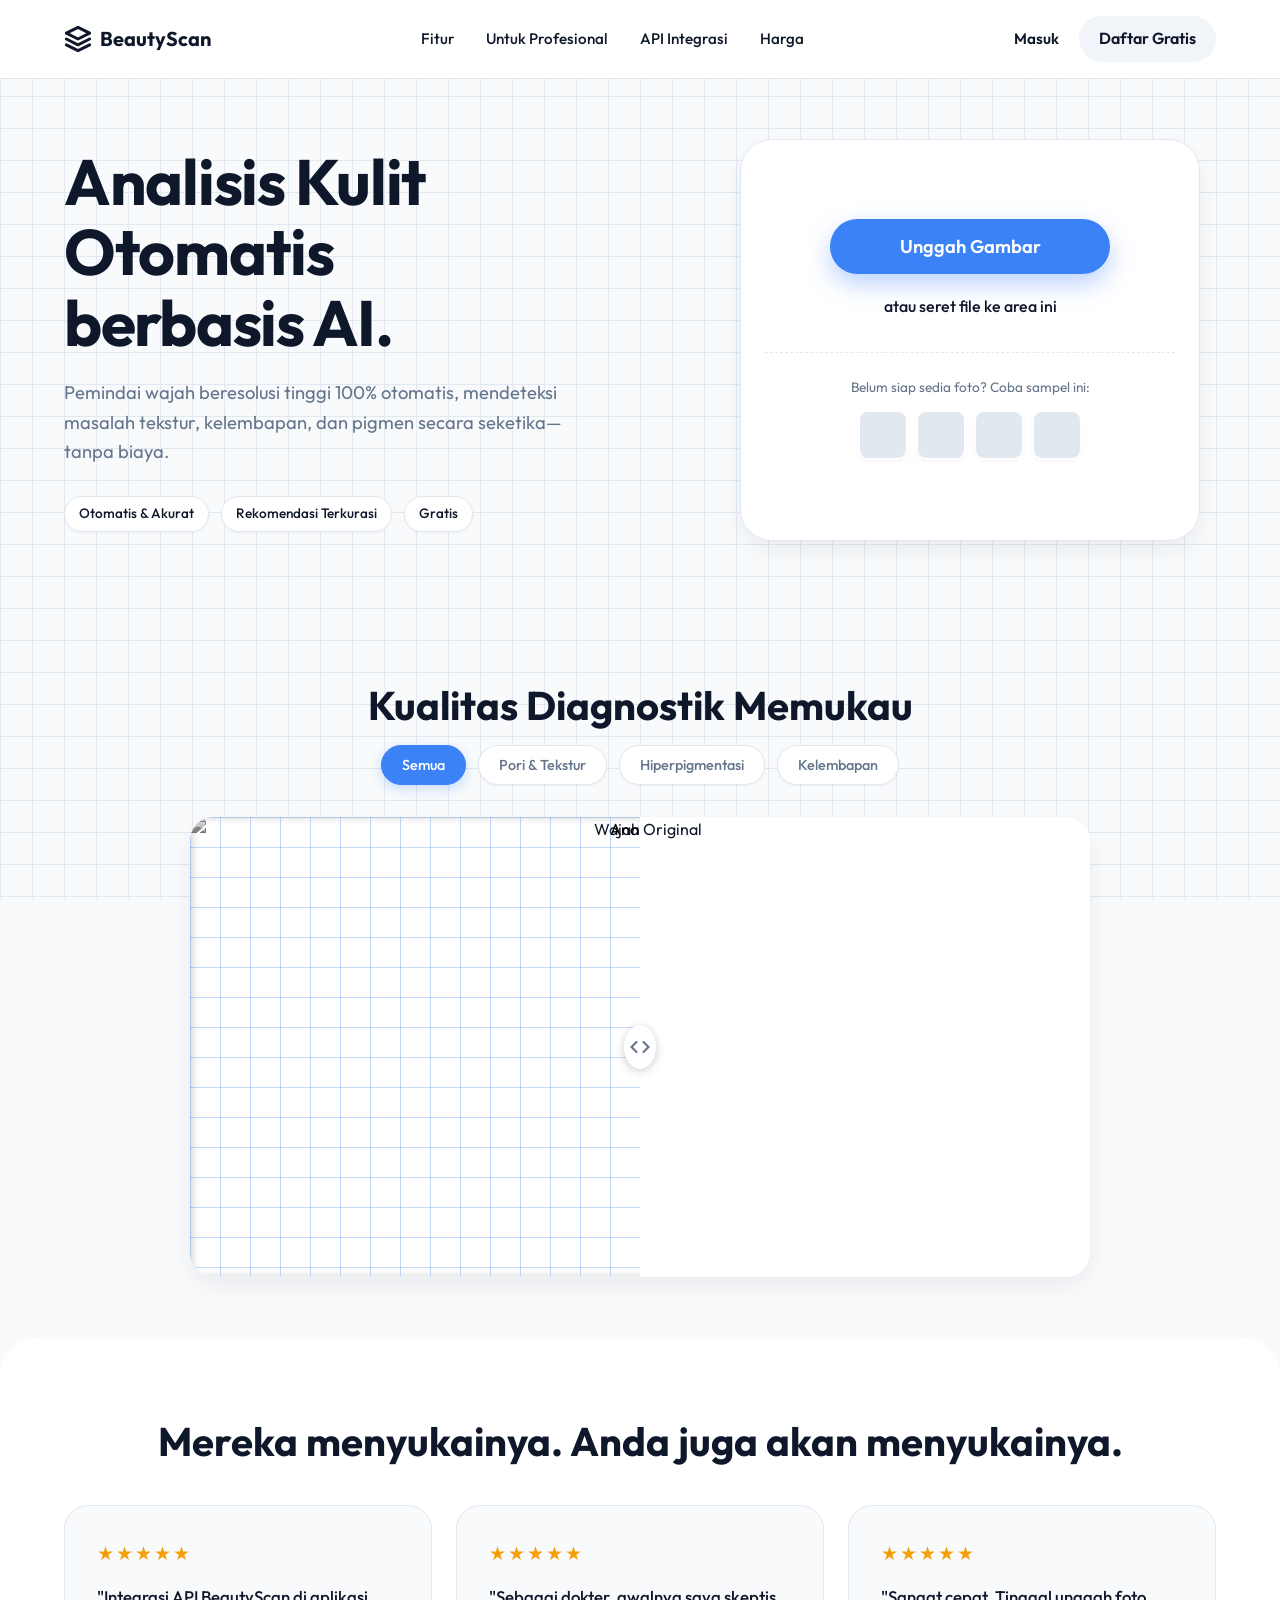
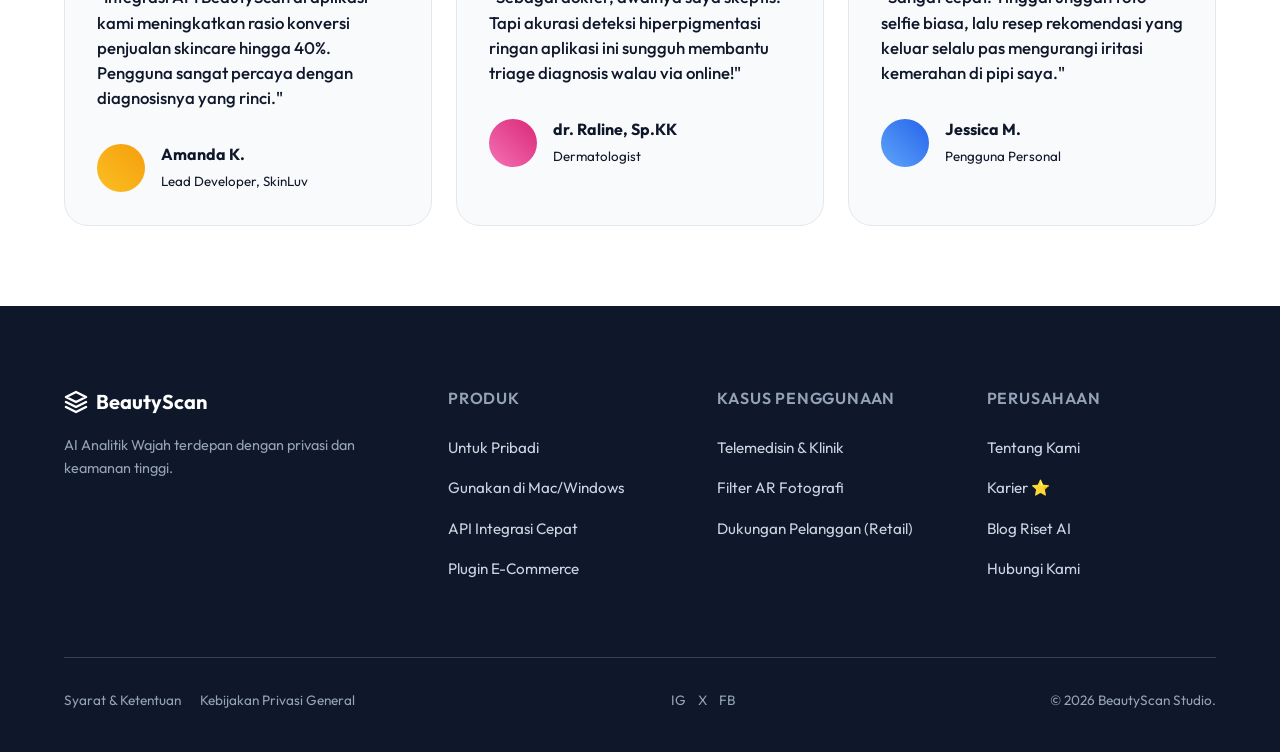
==== index.html @ 566b50cc "first" ====
<!DOCTYPE html>
<html lang="id">
<head>
  <meta charset="UTF-8" />
  <meta name="viewport" content="width=device-width, initial-scale=1.0" />
  <title>BeautyScan — Analisis Kulit AI</title>
  <meta name="description" content="AI pemindai kulit presisi tinggi secara instan." />
  <link rel="stylesheet" href="style.css" />
</head>
<body>

  <!-- ░░ NAV ░░ -->
  <header class="app-header">
    <div class="nav-container">
      <div class="logo">
        <svg width="28" height="28" viewBox="0 0 24 24" fill="none" stroke="currentColor" stroke-width="2.5" stroke-linecap="round" stroke-linejoin="round"><path d="M12 2L2 7l10 5 10-5-10-5z"/><path d="M2 17l10 5 10-5"/><path d="M2 12l10 5 10-5"/></svg>
        <span>BeautyScan</span>
      </div>
      <nav class="nav-links">
        <a href="#">Fitur</a>
        <a href="#">Untuk Profesional</a>
        <a href="#">API Integrasi</a>
        <a href="#">Harga</a>
      </nav>
      <div class="nav-actions">
        <a href="#" class="btn-text">Masuk</a>
        <a href="#" class="btn-signup">Daftar Gratis</a>
      </div>
    </div>
  </header>

  <!-- ░░ WRAPPER FOR LANDING PAGE CONTENT (Hides when scanning) ░░ -->
  <div id="marketingPages">
    
    <!-- ░░ HERO / UPLOAD ░░ -->
    <section class="hero-split-section" id="heroSplitSection">
      <div class="hero-container">
        
        <div class="hero-left">
          <h1 class="hero-headline">Analisis Kulit Otomatis <br>berbasis AI.</h1>
          <p class="hero-subtitle">Pemindai wajah beresolusi tinggi 100% otomatis, mendeteksi masalah tekstur, kelembapan, dan pigmen secara seketika—tanpa biaya.</p>
          
          <div class="feature-chips">
             <span class="chip">Otomatis & Akurat</span>
             <span class="chip">Rekomendasi Terkurasi</span>
             <span class="chip">Gratis</span>
          </div>
        </div>

        <div class="hero-right">
          <div class="upload-card modern-card" id="mainCard">
            <!-- Upload State -->
            <div id="uploadState" class="card-state active">
              <button class="btn-upload-massive" id="uploadBtn">
                Unggah Gambar
              </button>
              <p class="drop-text">atau seret file ke area ini</p>
              
              <!-- Sample images with actual photos -->
              <div class="sample-images-wrap">
                <p class="sample-text">Belum siap sedia foto? Coba sampel ini:</p>
                <div class="sample-row">
                   <div class="sample-img" title="Coba foto demo pria" style="background-image: url('https://images.unsplash.com/photo-1506794778202-cad84cf45f1d?w=150&auto=format&fit=crop');"></div>
                   <div class="sample-img" title="Coba foto demo wanita" style="background-image: url('https://images.unsplash.com/photo-1544005313-94ddf0286df2?w=150&auto=format&fit=crop');"></div>
                   <div class="sample-img" title="Coba foto demo jerawat" style="background-image: url('https://images.unsplash.com/photo-1512413914421-eb4446b5a371?w=150&auto=format&fit=crop');"></div>
                   <div class="sample-img" title="Coba foto demo kering" style="background-image: url('https://images.unsplash.com/photo-1509967419530-da38b4704bc6?w=150&auto=format&fit=crop');"></div>
                </div>
              </div>

              <input type="file" id="fileInput" accept="image/*" hidden />
            </div>

            <!-- Scanning State -->
            <div id="scanState" class="card-state" style="display:none;">
              <div class="scan-image-wrap">
                <img id="scanPreviewImg" src="" alt="Pemindaian Berlangsung" />
                <div class="hud-layer">
                  <div class="hud-corner top-left"></div>
                  <div class="hud-corner top-right"></div>
                  <div class="hud-corner bottom-left"></div>
                  <div class="hud-corner bottom-right"></div>
                  <div class="hud-laser"></div>
                  <div class="hud-grid-overlay"></div>
                </div>
              </div>
              <div class="scan-progress-area">
                <p class="scan-message" id="scanMessage">Memuat AI Model...</p>
                <div class="scan-progress-track">
                  <div class="scan-progress-fill" id="scanProgressFill"></div>
                </div>
              </div>
            </div>
          </div>
        </div>
      </div>
    </section>

    <!-- ░░ SECTION: STUNNING QUALITY (BEFORE/AFTER) ░░ -->
    <section class="quality-section">
      <h2 class="section-heading">Kualitas Diagnostik Memukau</h2>
      <div class="category-tabs centered-tabs">
        <button class="tab-btn active">Semua</button>
        <button class="tab-btn">Pori & Tekstur</button>
        <button class="tab-btn">Hiperpigmentasi</button>
        <button class="tab-btn">Kelembapan</button>
      </div>
      
      <!-- Interactive Before/After Component -->
      <div class="quality-showcase" id="baContainer">
        <!-- Base Layer: Wajah Asli -->
        <img src="https://images.unsplash.com/photo-1544005313-94ddf0286df2?auto=format&fit=crop&w=1000&q=80" alt="Wajah Original" class="ba-image ba-base" />
        
        <!-- AI Layer: Wajah Terscan AI (Clipped) -->
        <div class="ba-ai-wrap" id="baTop" style="clip-path: inset(0 50% 0 0);">
          <img src="https://images.unsplash.com/photo-1544005313-94ddf0286df2?auto=format&fit=crop&w=1000&q=80" alt="Analisis AI" class="ba-image ba-ai-img" />
          <div class="ba-ai-grid"></div>
        </div>
        
        <div class="ba-slider" id="baSlider">
          <div class="ba-slider-button">
            <svg width="20" height="20" viewBox="0 0 24 24" fill="none" stroke="#64748b" stroke-width="2.5" stroke-linecap="round" stroke-linejoin="round" style="margin-right:-4px;"><path d="M15 18l-6-6 6-6"/></svg>
            <svg width="20" height="20" viewBox="0 0 24 24" fill="none" stroke="#64748b" stroke-width="2.5" stroke-linecap="round" stroke-linejoin="round" style="margin-left:-4px;"><path d="M9 18l6-6-6-6"/></svg>
          </div>
        </div>
      </div>
    </section>

    <!-- ░░ SECTION: TESTIMONIALS ░░ -->
    <section class="testimonials-section">
      <h2 class="section-heading">Mereka menyukainya. Anda juga akan menyukainya.</h2>
      
      <div class="testi-grid">
        <div class="testi-card">
          <div class="testi-stars">★★★★★</div>
          <p class="testi-text">"Integrasi API BeautyScan di aplikasi kami meningkatkan rasio konversi penjualan skincare hingga 40%. Pengguna sangat percaya dengan diagnosisnya yang rinci."</p>
          <div class="testi-user">
            <div class="testi-avatar avatar-1"></div>
            <div><strong>Amanda K.</strong><br><small>Lead Developer, SkinLuv</small></div>
          </div>
        </div>
        <div class="testi-card">
          <div class="testi-stars">★★★★★</div>
          <p class="testi-text">"Sebagai dokter, awalnya saya skeptis. Tapi akurasi deteksi hiperpigmentasi ringan aplikasi ini sungguh membantu triage diagnosis walau via online!"</p>
          <div class="testi-user">
            <div class="testi-avatar avatar-2"></div>
            <div><strong>dr. Raline, Sp.KK</strong><br><small>Dermatologist</small></div>
          </div>
        </div>
        <div class="testi-card">
          <div class="testi-stars">★★★★★</div>
          <p class="testi-text">"Sangat cepat. Tinggal unggah foto selfie biasa, lalu resep rekomendasi yang keluar selalu pas mengurangi iritasi kemerahan di pipi saya."</p>
          <div class="testi-user">
            <div class="testi-avatar avatar-3"></div>
            <div><strong>Jessica M.</strong><br><small>Pengguna Personal</small></div>
          </div>
        </div>
      </div>
    </section>

    <!-- ░░ MEGA FOOTER ░░ -->
    <footer class="mega-footer">
      <div class="footer-grid">
        <div class="footer-col">
          <div class="logo logo-footer">
            <svg width="24" height="24" viewBox="0 0 24 24" fill="none" stroke="currentColor" stroke-width="2.5" stroke-linecap="round" stroke-linejoin="round"><path d="M12 2L2 7l10 5 10-5-10-5z"/><path d="M2 17l10 5 10-5"/><path d="M2 12l10 5 10-5"/></svg>
            BeautyScan
          </div>
          <p style="color: #94a3b8; font-size: 0.9rem; margin-top: 16px;">AI Analitik Wajah terdepan dengan privasi dan keamanan tinggi.</p>
        </div>
        <div class="footer-col">
          <h4>Produk</h4>
          <div class="footer-links">
            <a href="#">Untuk Pribadi</a>
            <a href="#">Gunakan di Mac/Windows</a>
            <a href="#">API Integrasi Cepat</a>
            <a href="#">Plugin E-Commerce</a>
          </div>
        </div>
        <div class="footer-col">
          <h4>Kasus Penggunaan</h4>
          <div class="footer-links">
            <a href="#">Telemedisin & Klinik</a>
            <a href="#">Filter AR Fotografi</a>
            <a href="#">Dukungan Pelanggan (Retail)</a>
          </div>
        </div>
        <div class="footer-col">
          <h4>Perusahaan</h4>
          <div class="footer-links">
            <a href="#">Tentang Kami</a>
            <a href="#">Karier ⭐</a>
            <a href="#">Blog Riset AI</a>
            <a href="#">Hubungi Kami</a>
          </div>
        </div>
      </div>
      
      <div class="footer-bottom">
        <div class="footer-rules">
           <a href="#" style="margin-right: 16px;">Syarat & Ketentuan</a>
           <a href="#">Kebijakan Privasi General</a>
        </div>
        <div class="social-links">
           <span>IG</span> &nbsp;&nbsp; <span>X</span> &nbsp;&nbsp; <span>FB</span>
        </div>
        <div class="copyright">
          © 2026 BeautyScan Studio.
        </div>
      </div>
    </footer>

  </div> <!-- End of Marketing Pages -->

  <!-- ░░ RESULTS ░░ (Kept perfectly intact) -->
  <section id="results" class="results-section" style="display:none;">
    <div class="section-badge">DIAGNOSIS AI</div>
    <h2 class="section-title">Hasil Analitik Kulit</h2>
    <p class="section-sub">Detail laporan yang diproses sistematis oleh neural network untuk memahami kulitmu. (Klik tooltip pada gambar untuk menyorot analisis!)</p>

    <div class="results-layout">
      <!-- Left: Annotated Photo Static -->
      <div class="results-photo-col">
        <div class="annotated-wrap modern-card">
          <img id="resultImg" src="" alt="Analisis kulit" class="result-photo" />
          <div class="annotation-dot dot-1" data-id="0"><span class="dot-pulse"></span><span class="dot-tooltip">Kering</span></div>
          <div class="annotation-dot dot-2" data-id="1"><span class="dot-pulse"></span><span class="dot-tooltip">Pori Pori</span></div>
          <div class="annotation-dot dot-3" data-id="2"><span class="dot-pulse"></span><span class="dot-tooltip">Flek Spot</span></div>
          <div class="annotation-dot dot-4" data-id="3"><span class="dot-pulse"></span><span class="dot-tooltip">T-Zone</span></div>
          <div class="scanning-completed-overlay">
            <svg width="20" height="20" viewBox="0 0 24 24" fill="none" stroke="#10b981" stroke-width="2.5" stroke-linecap="round" stroke-linejoin="round"><path d="M22 11.08V12a10 10 0 1 1-5.93-9.14"/><polyline points="22 4 12 14.01 9 11.01"/></svg>
            <span>Analisis Selesai</span>
          </div>
        </div>
      </div>

      <!-- Right: Populated via JS iteratively -->
      <div class="results-right-col">
        <div class="results-cards-container" id="resultCardsContainer"></div>
        <!-- Toggle Kulit Sensitif -->
        <div class="sensitive-toggle-wrap modern-card" id="toggleWrap" style="display:none; transition: opacity 0.5s; opacity: 0;">
          <label class="toggle-label" for="sensitiveToggle">
            <span class="toggle-text">
              <strong>Punya kulit rewel atau sangat sensitif?</strong>
              <small>Beritahu AI kami untuk menyesuaikan produk yang dijamin lebih lembut.</small>
            </span>
            <span class="toggle-switch">
              <input type="checkbox" id="sensitiveToggle" />
              <span class="toggle-track"><span class="toggle-thumb"></span></span>
            </span>
          </label>
        </div>
      </div>
    </div>
  </section>

  <!-- ░░ RECOMMENDATIONS ░░ -->
  <section id="recommendations" class="reco-section" style="display:none;">
    <div class="section-badge">SOLUSI PRODUK</div>
    <h2 class="section-title">Kurasi Spesifik</h2>
    <p class="section-sub">Disusun otomatis berdasarkan indikasi klinis masalah yang terdeteksi.</p>
    <div class="category-tabs">
      <button class="tab-btn active" data-cat="cleanser">Pembersih</button>
      <button class="tab-btn" data-cat="moisturizer">Pelembap</button>
      <button class="tab-btn" data-cat="serum">Serum</button>
      <button class="tab-btn" data-cat="spf">Proteksi</button>
    </div>
    <div class="products-grid" id="productsScroll"></div>
  </section>

  <script src="script.js"></script>
</body>
</html>
---- style.css ----
@import url('https://fonts.googleapis.com/css2?family=Outfit:wght@300;400;500;600;700&display=swap');

:root {
  --app-bg: #f8fafc;
  --app-text: #0f172a;
  --app-text-muted: #64748b;
  --app-card: #ffffff;
  --app-primary: #3b82f6; 
  --app-primary-hover: #2563eb;
  --app-border: #e2e8f0;
  
  --radius: 12px;
  --radius-lg: 24px;
  --radius-pill: 999px;
  
  --shadow-sm: 0 1px 3px rgba(15,23,42,0.05);
  --shadow-md: 0 10px 24px rgba(15,23,42,0.06);
  --shadow-lg: 0 20px 48px rgba(15,23,42,0.08);

  --transition: 0.3s cubic-bezier(0.4, 0, 0.2, 1);
}

*, *::before, *::after { box-sizing: border-box; margin: 0; padding: 0; }
html { scroll-behavior: smooth; }

body {
  font-family: 'Outfit', sans-serif;
  background-color: var(--app-bg);
  color: var(--app-text);
  line-height: 1.6;
  background-image: 
    linear-gradient(var(--app-border) 1px, transparent 1px),
    linear-gradient(90deg, var(--app-border) 1px, transparent 1px);
  background-size: 32px 32px;
  background-attachment: fixed;
}
img { max-width: 100%; display: block; }
button { cursor: pointer; font-family: inherit; border: none; background: transparent;}
a { text-decoration: none; color: inherit; }

/* ── HEADER ────────────────────────────────────── */
.app-header {
  padding: 16px 5%;
  background: white;
  border-bottom: 1px solid var(--app-border);
  position: sticky; top: 0; z-index: 100;
}
.nav-container { display: flex; justify-content: space-between; align-items: center; max-width: 1280px; margin: 0 auto; }
.logo { display:flex; align-items:center; gap:8px; font-weight:700; font-size:1.25rem; color:var(--app-text); }
.nav-links { display: flex; gap: 32px; font-weight: 500; font-size: 0.95rem; }
.nav-links a:hover { color: var(--app-primary); }
.nav-actions { display: flex; gap: 20px; align-items: center; }
.btn-text { font-weight: 600; font-size: 0.95rem; }
.btn-signup { background: #f1f5f9; padding: 10px 20px; border-radius: var(--radius-pill); font-weight: 600; transition: background var(--transition);}
.btn-signup:hover { background: #e2e8f0; }

/* ── HERO SPLIT ──────────────── */
.hero-split-section { padding: 60px 5% 80px; max-width: 1280px; margin: 0 auto; transition: opacity 0.5s; }
.hero-container { display: grid; grid-template-columns: 1.1fr 0.9fr; gap: 60px; align-items: center; }
.hero-headline { font-size: clamp(2.5rem, 5vw, 4.2rem); font-weight: 700; line-height: 1.1; margin-bottom: 20px; letter-spacing: -0.02em; }
.hero-subtitle { font-size: 1.15rem; color: var(--app-text-muted); margin-bottom: 30px; max-width: 90%; }
.feature-chips { display: flex; gap: 12px; flex-wrap: wrap; }
.chip { display: inline-flex; padding: 6px 14px; background: white; border: 1px solid var(--app-border); border-radius: var(--radius-pill); font-size: 0.85rem; font-weight: 500; color: var(--app-text); box-shadow: var(--shadow-sm); }

/* Upload Card in Hero */
.modern-card { background: var(--app-card); border: 1px solid var(--app-border); border-radius: var(--radius-lg); box-shadow: var(--shadow-md); transition: var(--transition);}
.upload-card { position: relative; width: 100%; max-width: 460px; margin: 0 auto; background: white; border-radius: 32px; overflow: hidden;}
.upload-card.drag-over { border-color: var(--app-primary); box-shadow: 0 0 0 4px rgba(59,130,246,0.2); }

.card-state { width: 100%; min-height: 400px; padding: 40px 24px; display: flex; flex-direction: column; align-items: center; justify-content: center; text-align: center; }
.btn-upload-massive { background: var(--app-primary); color: white; font-size: 1.15rem; font-weight: 600; padding: 16px 40px; border-radius: var(--radius-pill); box-shadow: 0 10px 24px rgba(59,130,246,0.35); transition: transform var(--transition), box-shadow var(--transition), background var(--transition); margin-bottom: 20px; width: 100%; max-width: 280px;}
.btn-upload-massive:hover { transform: translateY(-3px); box-shadow: 0 15px 32px rgba(59,130,246,0.45); background: var(--app-primary-hover); }

.drop-text { font-size: 1rem; color: var(--app-text); font-weight: 500;}
.sample-images-wrap { margin-top: 32px; border-top: 1px dashed var(--app-border); padding-top: 24px; width: 100%;}
.sample-text { font-size: 0.85rem; color: var(--app-text-muted); margin-bottom: 12px; }
.sample-row { display: flex; gap: 8px; justify-content: center;}
.sample-img { width: 50px; height: 50px; border-radius: 10px; background-color: #e2e8f0; background-position: center; background-size: cover; cursor: pointer; transition: transform 0.2s; border: 2px solid white; box-shadow: var(--shadow-sm); }
.sample-img:hover { transform: scale(1.1); box-shadow: var(--shadow-md); z-index: 2;}

/* HUD SCANNING */
.scan-image-wrap { position: relative; width: 100%; aspect-ratio: 1; max-height: 240px; border-radius: 16px; overflow: hidden; background: #000; box-shadow: inset 0 0 20px rgba(0,0,0,0.5); }
.scan-image-wrap img { width: 100%; height: 100%; object-fit: cover; opacity: 0.8; filter: contrast(1.1); }
.hud-layer { position: absolute; inset: 0; pointer-events: none; }
.hud-corner { position: absolute; width: 25%; height: 25%; border: 3px solid var(--app-primary); opacity: 0.8;}
.top-left { top: 12px; left: 12px; border-right: none; border-bottom: none; border-radius: 8px 0 0 0;}
.top-right { top: 12px; right: 12px; border-left: none; border-bottom: none; border-radius: 0 8px 0 0;}
.bottom-left { bottom: 12px; left: 12px; border-right: none; border-top: none; border-radius: 0 0 0 8px;}
.bottom-right { bottom: 12px; right: 12px; border-left: none; border-top: none; border-radius: 0 0 8px 0;}

.hud-grid-overlay { position: absolute; inset: 0; background-image: linear-gradient(rgba(59,130,246,0.2) 1px, transparent 1px), linear-gradient(90deg, rgba(59,130,246,0.2) 1px, transparent 1px); background-size: 8% 8%; mix-blend-mode: overlay; opacity: 0.5; }
.hud-laser { position: absolute; left: 0; right: 0; height: 3px; background: #60a5fa; box-shadow: 0 0 15px 4px rgba(59,130,246,0.8); animation: laserScan 2s ease-in-out infinite alternate; z-index: 2;}
@keyframes laserScan { 0% { top: 0; } 100% { top: 100%; } }
.scan-progress-area { width: 100%; margin-top: 24px; text-align: center;}
.scan-message { font-size: 1rem; font-weight: 500; margin-bottom: 12px; min-height: 1.5em; }
.scan-progress-track { width: 100%; height: 6px; background: #e2e8f0; border-radius: 4px; overflow: hidden; }
.scan-progress-fill { height: 100%; width: 0%; background: var(--app-primary); transition: width 0.1s linear; }

/* ── MODIFIED MARKETING SECTIONS ────────────────── */
.section-heading { font-size: clamp(2rem, 4vw, 2.5rem); font-weight: 700; margin-bottom: 16px; line-height: 1.2; }
.centered-tabs { justify-content: center; margin-bottom: 32px; }

/* Before / After Showcase Section */
.quality-section { text-align: center; padding: 60px 5%; max-width: 1280px; margin: 0 auto; }
.quality-showcase { 
  position: relative; width: 100%; max-width: 900px; margin: 0 auto; height: 460px; 
  background: white; border-radius: 24px; overflow: hidden;
  box-shadow: var(--shadow-md); cursor: col-resize; user-select: none;
}
.ba-image { position: absolute; inset: 0; width: 100%; height: 100%; object-fit: cover; pointer-events: none; }
.ba-base { z-index: 1; }
.ba-ai-wrap { position: absolute; inset: 0; z-index: 2; border-right: 3px solid white; box-shadow: 2px 0 10px rgba(0,0,0,0.2) inset;}
.ba-ai-img { filter: contrast(1.2) grayscale(100%) brightness(0.85); }
.ba-ai-grid { 
  position: absolute; inset: 0; pointer-events: none;
  background-image: linear-gradient(rgba(59,130,246,0.3) 1px, transparent 1px), linear-gradient(90deg, rgba(59,130,246,0.3) 1px, transparent 1px); 
  background-size: 30px 30px; 
}

.ba-slider { position: absolute; top: 0; bottom: 0; left: 50%; width: 0; transform: translateX(-50%); display:flex; align-items:center; justify-content:center; pointer-events:none; z-index: 3; }
.ba-slider-button { width: 44px; height: 44px; background: white; border-radius: 50%; display: flex; align-items: center; justify-content: center; box-shadow: 0 2px 10px rgba(0,0,0,0.2); pointer-events: auto;}

.testimonials-section { padding: 80px 5%; background: white; text-align: center; border-radius: 40px 40px 0 0; }
.testi-grid { display: grid; grid-template-columns: repeat(3, 1fr); gap: 24px; max-width: 1180px; margin: 40px auto 0; text-align: left;}
.testi-card { padding: 32px; background: var(--app-bg); border-radius: 24px; border: 1px solid var(--app-border); }
.testi-stars { color: #f59e0b; margin-bottom: 16px; font-size: 1.2rem; letter-spacing: 2px;}
.testi-text { font-size: 1.05rem; margin-bottom: 32px; font-weight: 500; line-height: 1.5; color: var(--app-text); }
.testi-user { display: flex; align-items: center; gap: 16px; }
.testi-avatar { width: 48px; height: 48px; border-radius: 50%; background: #cbd5e1; flex-shrink: 0;}
.avatar-1 { background: linear-gradient(45deg, #fbbf24, #f59e0b); }
.avatar-2 { background: linear-gradient(45deg, #f472b6, #db2777); }
.avatar-3 { background: linear-gradient(45deg, #60a5fa, #2563eb); }

/* Bottom CTA Removed */

/* Mega Footer */
.mega-footer { background: #0f172a; color: white; padding: 80px 5% 40px; }
.footer-grid { display: grid; grid-template-columns: 1.5fr 1fr 1fr 1fr; gap: 40px; max-width: 1280px; margin: 0 auto 60px; }
.footer-col h4 { margin-bottom: 24px; font-size: 1rem; color: #94a3b8; font-weight: 600; text-transform: uppercase; letter-spacing: 0.05em;}
.logo-footer { color: white; }
.footer-links a { display: block; margin-bottom: 16px; color: #cbd5e1; font-size: 0.95rem; text-decoration: none; transition: color 0.2s;}
.footer-links a:hover { color: white; }
.footer-bottom { border-top: 1px solid #334155; padding-top: 32px; display: flex; justify-content: space-between; max-width: 1280px; margin: 0 auto; font-size: 0.85rem; color: #94a3b8; flex-wrap: wrap; gap: 16px;}
.footer-rules a { color: #94a3b8; text-decoration: none; }
.footer-rules a:hover { color: white; }

/* ── SHARED REVEALS ────────────────────────────── */
.section-badge { display: inline-block; font-size: 0.75rem; font-weight: 600; padding: 6px 12px; border-radius: 6px; background: rgba(59,130,246,0.1); color: var(--app-primary); margin-bottom: 12px; letter-spacing: 0.05em; }
.section-title { font-size: clamp(1.8rem, 4vw, 2.2rem); font-weight: 700; line-height: 1.2; margin-bottom: 8px; }
.section-sub { font-size: 1rem; color: var(--app-text-muted); margin-bottom: 40px; max-width: 600px; line-height: 1.5;}

.pop-in { animation: popIn 0.5s var(--transition) forwards; opacity: 0; transform: translateY(16px); }
@keyframes popIn { to { opacity: 1; transform: translateY(0); } }

/* ── RESULTS ───────────────────────────────────── */
.results-section, .reco-section { padding: 40px 5% 60px; max-width: 1280px; margin: 0 auto; }

.results-layout { display: grid; grid-template-columns: 380px 1fr; gap: 40px; align-items: start; }
.annotated-wrap { position: relative; padding: 12px; background: white; }
.result-photo { width: 100%; max-height: 480px; object-fit: cover; border-radius: calc(var(--radius-lg) - 6px); }

/* TOOLTIPS & SHAKE */
.annotation-dot { position: absolute; width: 16px; height: 16px; cursor: pointer; z-index: 10; transition: transform var(--transition); }
.annotation-dot:hover { transform: scale(1.15); }
.dot-1 { top: 22%; left: 72%; }
.dot-2 { top: 55%; left: 48%; }
.dot-3 { top: 35%; left: 18%; }
.dot-4 { top: 18%; left: 50%; }

.dot-pulse { display: block; width: 12px; height: 12px; background: var(--app-primary); border-radius: 50%; position: relative; }
.dot-pulse::after { content: ''; position: absolute; inset: -6px; background: rgba(59,130,246,0.3); border-radius: 50%; animation: pulseDot 2s ease-out infinite; }
@keyframes pulseDot { 0% { transform: scale(1); opacity: 1; } 100% { transform: scale(2.5); opacity: 0; } }
.dot-tooltip { position: absolute; left: 24px; top: -6px; background: var(--app-text); color: white; padding: 4px 10px; border-radius: 6px; font-size: 0.75rem; font-weight: 600; pointer-events: none; white-space: nowrap; box-shadow: var(--shadow-sm); opacity: 0.9; }

.highlight-shake { animation: shakeAlert 0.4s ease-in-out; border-color: var(--app-primary) !important; box-shadow: 0 0 0 5px rgba(59,130,246,0.2) !important; }
@keyframes shakeAlert { 0%, 100% { transform: translateX(0); } 25% { transform: translateX(-6px); } 50% { transform: translateX(6px); } 75% { transform: translateX(-6px); } }

.scanning-completed-overlay { position: absolute; bottom: 24px; left: 50%; transform: translateX(-50%); background: rgba(255,255,255,0.9); border: 1px solid #10b981; color: #10b981; padding: 8px 20px; border-radius: var(--radius-pill); font-size: 0.9rem; font-weight: 600; display: flex; align-items: center; gap: 8px; backdrop-filter: blur(8px); box-shadow: var(--shadow-sm); white-space: nowrap; }

.results-cards-container { display: flex; flex-direction: column; gap: 16px; margin-bottom: 24px; }
.result-card { background: var(--app-card); border-radius: var(--radius-lg); padding: 24px; border: 1px solid var(--app-border); box-shadow: var(--shadow-sm); display: flex; gap: 16px; align-items: flex-start; scroll-margin-top: 100px;}
.result-icon-box { width: 44px; height: 44px; border-radius: 12px; background: #f1f5f9; display: flex; align-items: center; justify-content: center; color: var(--app-primary); flex-shrink: 0; }
.result-header { display: flex; justify-content: space-between; align-items: center; margin-bottom: 12px; }
.result-title { font-size: 1.1rem; font-weight: 600; }

.score-indicator { display: flex; align-items: center; gap: 8px; cursor: help;}
.score-emoji { font-size: 1.4rem; }
.score-bars { display: flex; gap: 4px; }
.bar { width: 14px; height: 6px; border-radius: 3px; background: #e2e8f0; }
.bar.mild { background: #10b981; }
.bar.moderate { background: #f59e0b; }
.bar.significant { background: #ef4444; }

.detail-row { font-size: 0.9rem; color: var(--app-text-muted); margin-bottom: 10px; line-height: 1.5; display: flex; align-items: flex-start; gap: 8px; flex-direction: column;}
.detail-label { font-weight: 700; color: var(--app-text); font-size: 0.8rem; text-transform: uppercase; letter-spacing: 0.05em; margin-bottom: -4px;}

/* SENSITIVE TOGGLE */
.sensitive-toggle-wrap { padding: 20px 24px; border: 1px solid #cbd5e1; }
.sensitive-toggle-wrap.pop-in { display: flex !important; }
.toggle-label { display: flex; justify-content: space-between; align-items: center; cursor: pointer; gap: 16px;}
.toggle-text strong { display: block; font-size: 1.05rem; margin-bottom: 4px; }
.toggle-text small { color: var(--app-text-muted); font-size: 0.85rem; }
.toggle-switch { position: relative; flex-shrink: 0; }
.toggle-switch input { opacity: 0; position: absolute; }
.toggle-track { display: block; width: 50px; height: 28px; background: #cbd5e1; border-radius: var(--radius-pill); transition: background var(--transition); position: relative; }
.toggle-switch input:checked + .toggle-track { background: var(--app-primary); }
.toggle-thumb { position: absolute; top: 3px; left: 3px; width: 22px; height: 22px; background: white; border-radius: 50%; transition: transform var(--transition); box-shadow: 0 2px 4px rgba(0,0,0,0.1); }
.toggle-switch input:checked + .toggle-track .toggle-thumb { transform: translateX(22px); }

/* ── RECOMMENDATIONS ───────────────────────────── */
.reco-section { border-top: 1px solid var(--app-border); margin-top: 60px; padding-top: 60px;}
.category-tabs { display: flex; gap: 12px; margin-bottom: 32px; flex-wrap: wrap; }
.tab-btn { background: white; border: 1px solid var(--app-border); padding: 10px 20px; border-radius: var(--radius-pill); font-size: 0.9rem; font-weight: 500; color: var(--app-text-muted); transition: var(--transition); box-shadow: var(--shadow-sm); }
.tab-btn:hover { border-color: #cbd5e1; color: var(--app-text); }
.tab-btn.active { background: var(--app-primary); border-color: var(--app-primary); color: white; box-shadow: 0 4px 12px rgba(59,130,246,0.25); }

.products-grid { display: grid; grid-template-columns: repeat(auto-fill, minmax(260px, 1fr)); gap: 24px; }

.product-card { background: var(--app-card); border-radius: var(--radius-lg); border: 1px solid var(--app-border); box-shadow: var(--shadow-sm); overflow: hidden; display: flex; flex-direction: column; transition: transform var(--transition), box-shadow var(--transition); }
.product-card:hover { transform: translateY(-4px); box-shadow: var(--shadow-md); }
.product-img-box { height: 180px; display: flex; align-items: center; justify-content: center; background: #f1f5f9; color: #94a3b8; }
.product-body { padding: 20px; flex: 1; display: flex; flex-direction: column; }
.product-brand { font-size: 0.75rem; font-weight: 700; color: var(--app-text-muted); letter-spacing: 0.05em; text-transform: uppercase; margin-bottom: 4px; }
.product-name { font-size: 1.1rem; font-weight: 600; margin-bottom: 8px; line-height: 1.3; }
.product-reason { font-size: 0.85rem; color: var(--app-text-muted); margin-bottom: 20px; flex: 1; }
.product-footer { display: flex; justify-content: space-between; align-items: center; padding-top: 16px; border-top: 1px dashed var(--app-border); }
.product-price { font-weight: 700; font-size: 1rem; color: var(--app-text);}
.product-btn { display: inline-flex; align-items: center; justify-content: center; width: 36px; height: 36px; border-radius: 50%; background: #f1f5f9; color: var(--app-primary); transition: var(--transition); }
.product-btn:hover { background: var(--app-primary); color: white; }

/* ── RESPONSIVE ─────────── */
@media (max-width: 1000px) {
  .hero-container { grid-template-columns: 1fr; text-align: center; gap: 40px;}
  .testi-grid { grid-template-columns: 1fr; }
  .footer-grid { grid-template-columns: 1fr 1fr; }
  .feature-chips { justify-content: center; }
  .hero-headline { font-size: clamp(2.5rem, 8vw, 3.5rem); }
  .hero-subtitle { margin: 0 auto 30px; }
  .results-layout { grid-template-columns: 1fr; }
  .quality-showcase { height: 300px; }
  .nav-links { display: none; }
}

@media (max-width: 600px) {
  /* App Header & Typography */
  .app-header { padding: 12px 5%; box-shadow: var(--shadow-sm); }
  .btn-text { display: none; } 
  .btn-signup { padding: 8px 16px; font-size: 0.85rem; }
  
  /* Hero */
  .hero-split-section { padding: 30px 5% 40px; }
  .hero-headline { font-size: 2.1rem; }
  .hero-subtitle { font-size: 1rem; }
  .card-state { padding: 32px 16px; min-height: 280px; }
  .upload-card { border-radius: 20px; }
  .drop-text { display: none; } 
  .btn-upload-massive { padding: 16px 20px; font-size: 1rem; width: 100%; max-width: 100%; box-shadow: 0 6px 15px rgba(59,130,246,0.3); }

  /* Swipeable Mobile Tabs */
  .category-tabs { 
    flex-wrap: nowrap; overflow-x: auto; padding-bottom: 8px; margin-bottom: 24px; 
    -webkit-overflow-scrolling: touch; scrollbar-width: none; 
    justify-content: flex-start !important; 
  }
  .category-tabs::-webkit-scrollbar { display: none; }
  .tab-btn { flex-shrink: 0; white-space: nowrap; padding: 8px 16px; }

  /* Showcase Slider */
  .quality-section { padding: 40px 5%; }
  .quality-showcase { height: 260px; border-radius: 16px; }
  .ba-slider-button { width: 36px; height: 36px; }

  /* Clean Results Area */
  .results-section { padding: 24px 5% 40px; }
  .section-title { font-size: 1.6rem; }
  .annotated-wrap { padding: 8px; border-radius: 16px; }
  .result-photo { max-height: 400px; }
  .annotation-dot { width: 24px; height: 24px; margin-left: -4px; margin-top: -4px; } /* Larger hit area */
  
  .result-card { padding: 16px; border-radius: 16px; gap: 12px; }
  .result-icon-box { width: 36px; height: 36px; border-radius: 8px; }
  .result-header { flex-wrap: wrap; margin-bottom: 4px; }
  .result-title { font-size: 1rem; }
  .score-indicator { margin-top: 4px; }

  /* Toggle Block */
  .sensitive-toggle-wrap { padding: 16px; border-radius: 16px; }
  .toggle-label { flex-direction: column; align-items: flex-start; gap: 16px; }
  .toggle-switch { align-self: flex-end; }
  .toggle-text strong { font-size: 0.95rem; }

  /* Apps-like E-commerce Grid (2 cols) */
  .reco-section { margin-top: 40px; padding-top: 40px; }
  .products-grid { grid-template-columns: repeat(2, 1fr); gap: 12px; }
  .product-card { border-radius: 12px; }
  .product-img-box { height: 130px; }
  .product-body { padding: 12px; gap: 4px; justify-content: space-between;}
  .product-brand { font-size: 0.65rem; }
  .product-name { font-size: 0.85rem; margin-bottom: 0px; }
  .product-reason { font-size: 0.75rem; margin-bottom: 8px; line-height: 1.3;}
  .product-price { font-size: 0.9rem; }
  .product-footer { padding-top: 12px; margin-top: auto;}
  .product-btn { width: 30px; height: 30px; }
  .product-btn svg { width: 14px; height: 14px; }

  /* Testimonials */
  .testimonials-section { padding: 40px 5%; border-radius: 20px 20px 0 0; }
  .testi-card { padding: 24px; border-radius: 16px; }

  /* Footer */
  .mega-footer { padding: 40px 5% 30px; }
  .footer-grid { grid-template-columns: 1fr; gap: 32px; margin-bottom: 32px; }
  .footer-bottom { flex-direction: column; align-items: center; gap: 20px; border-top-color: #334155; padding-top: 24px; text-align: center;}
  .footer-rules { display: flex; flex-direction: column; gap: 12px; }
  .footer-rules a { margin: 0 !important; }
}

@media (max-width: 360px) {
  /* Fallback for very small tiny screens like iPhone SE */
  .products-grid { grid-template-columns: 1fr; gap: 16px;}
  .product-img-box { height: 160px; }
}
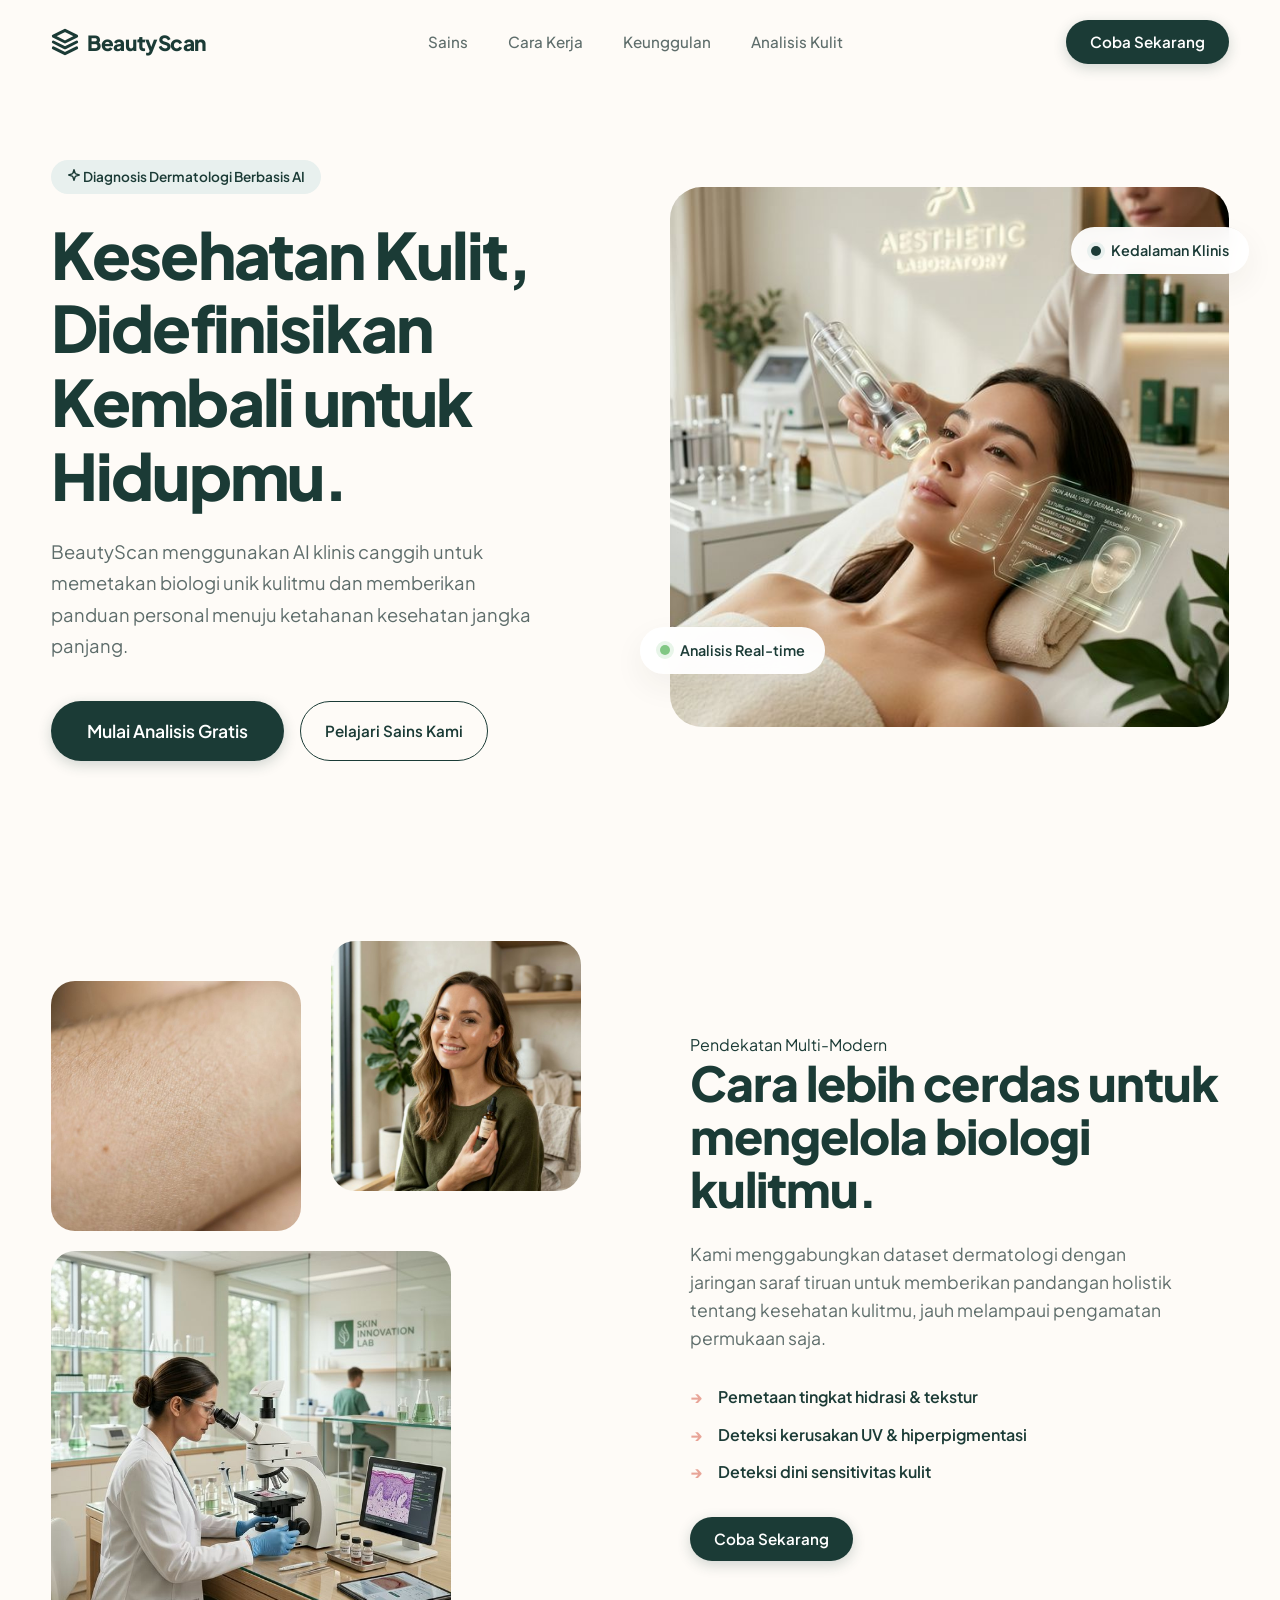
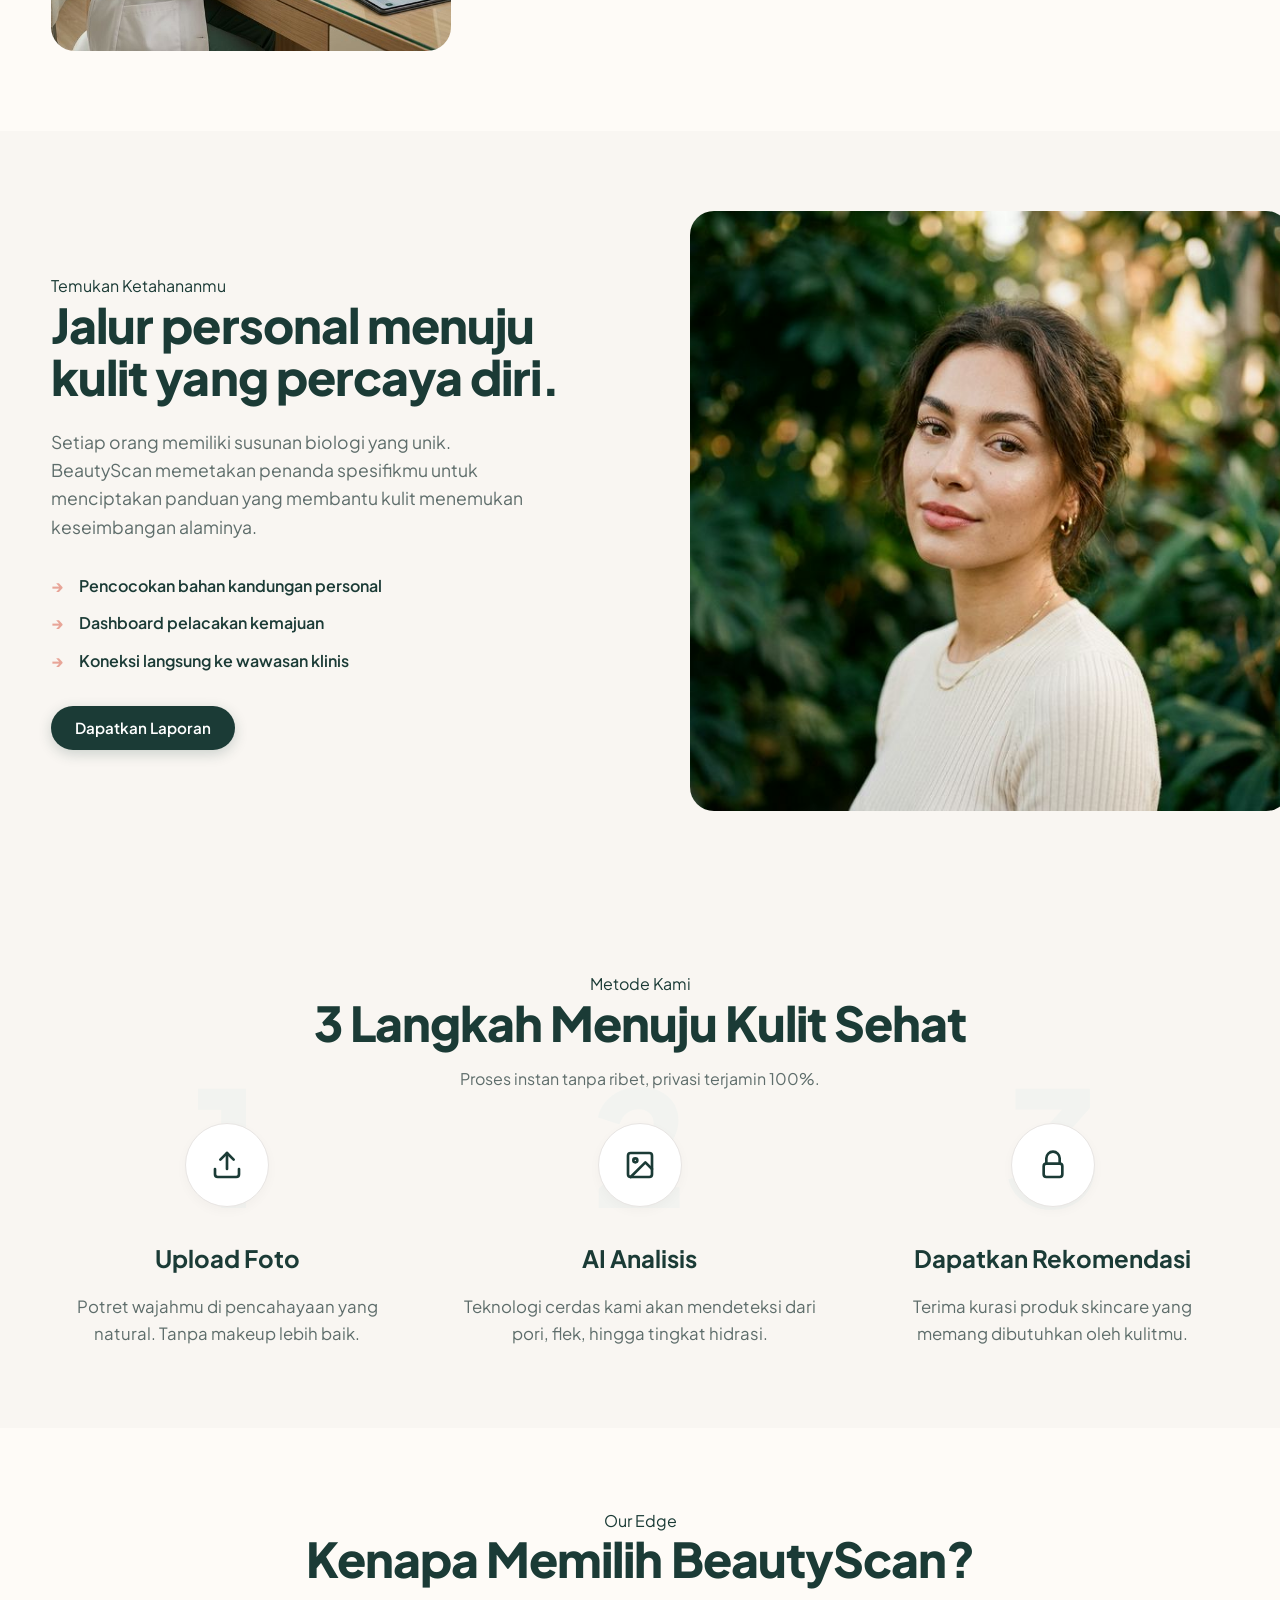
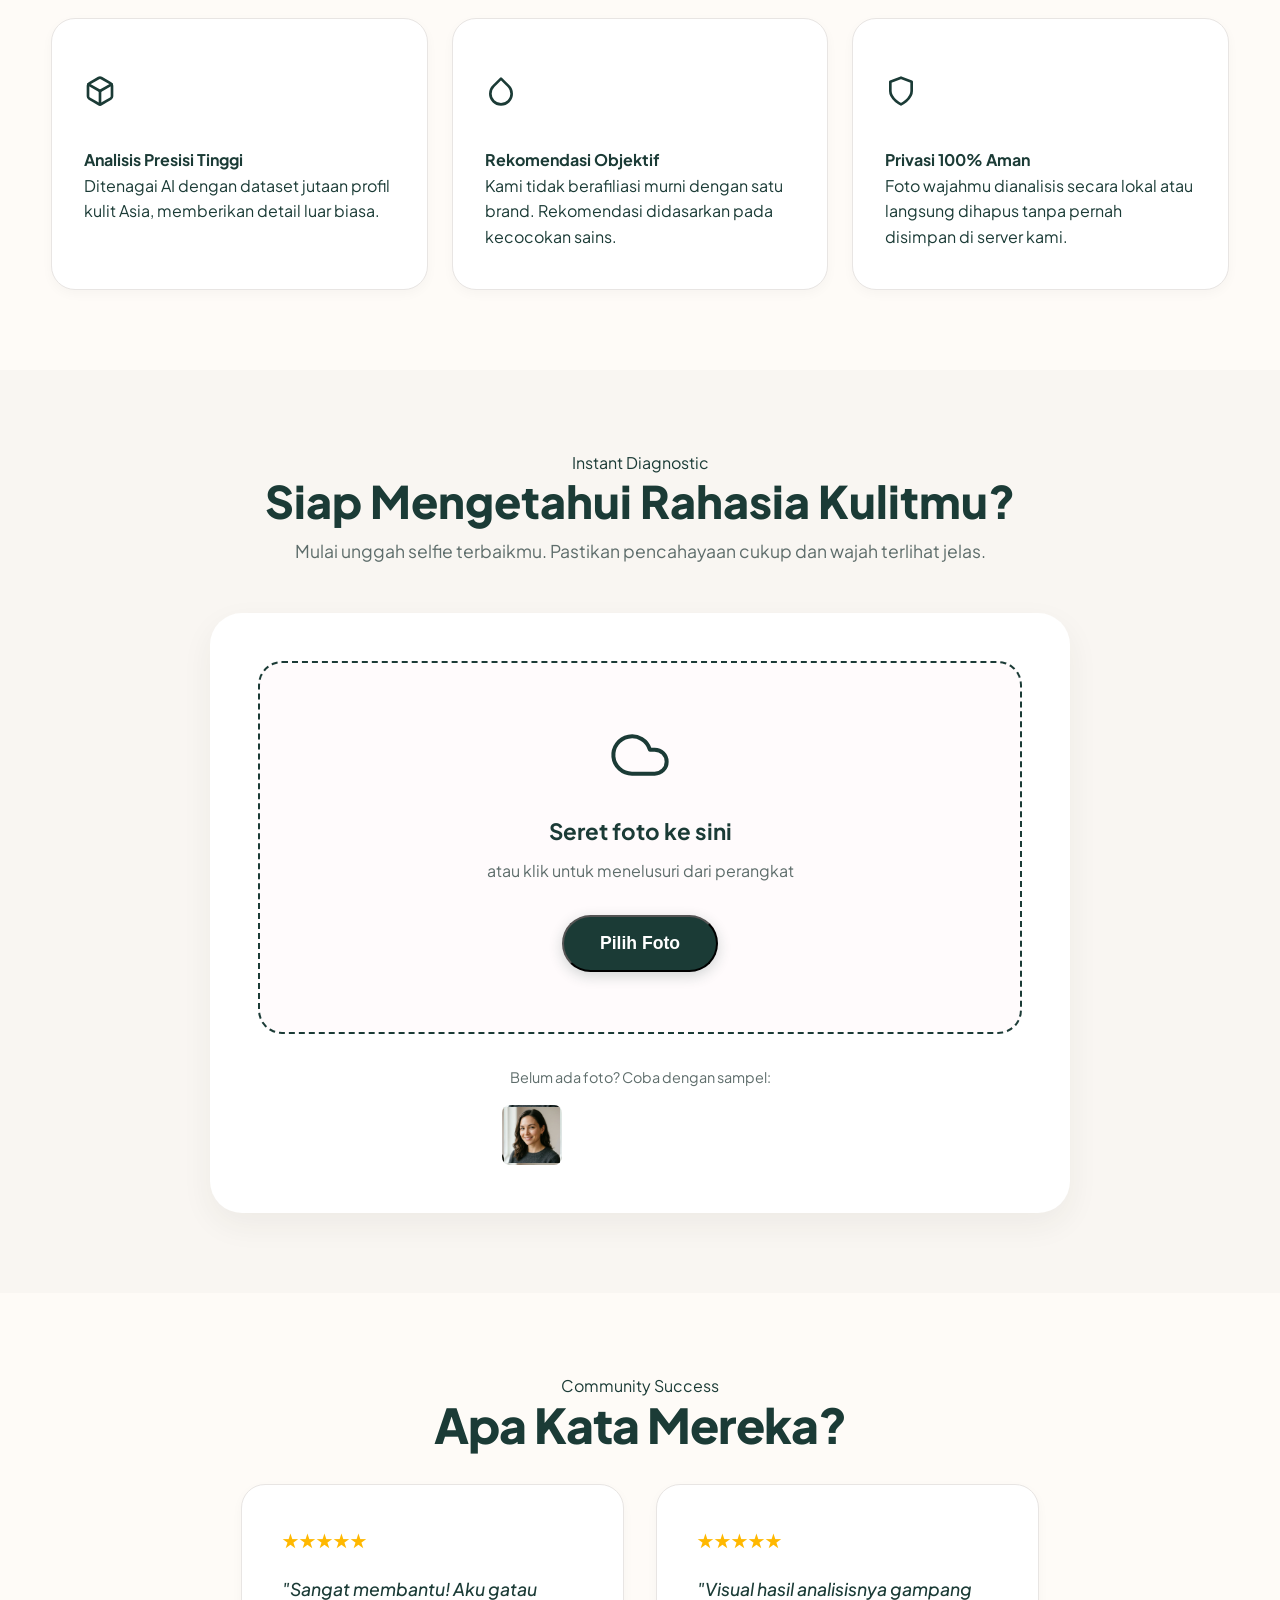
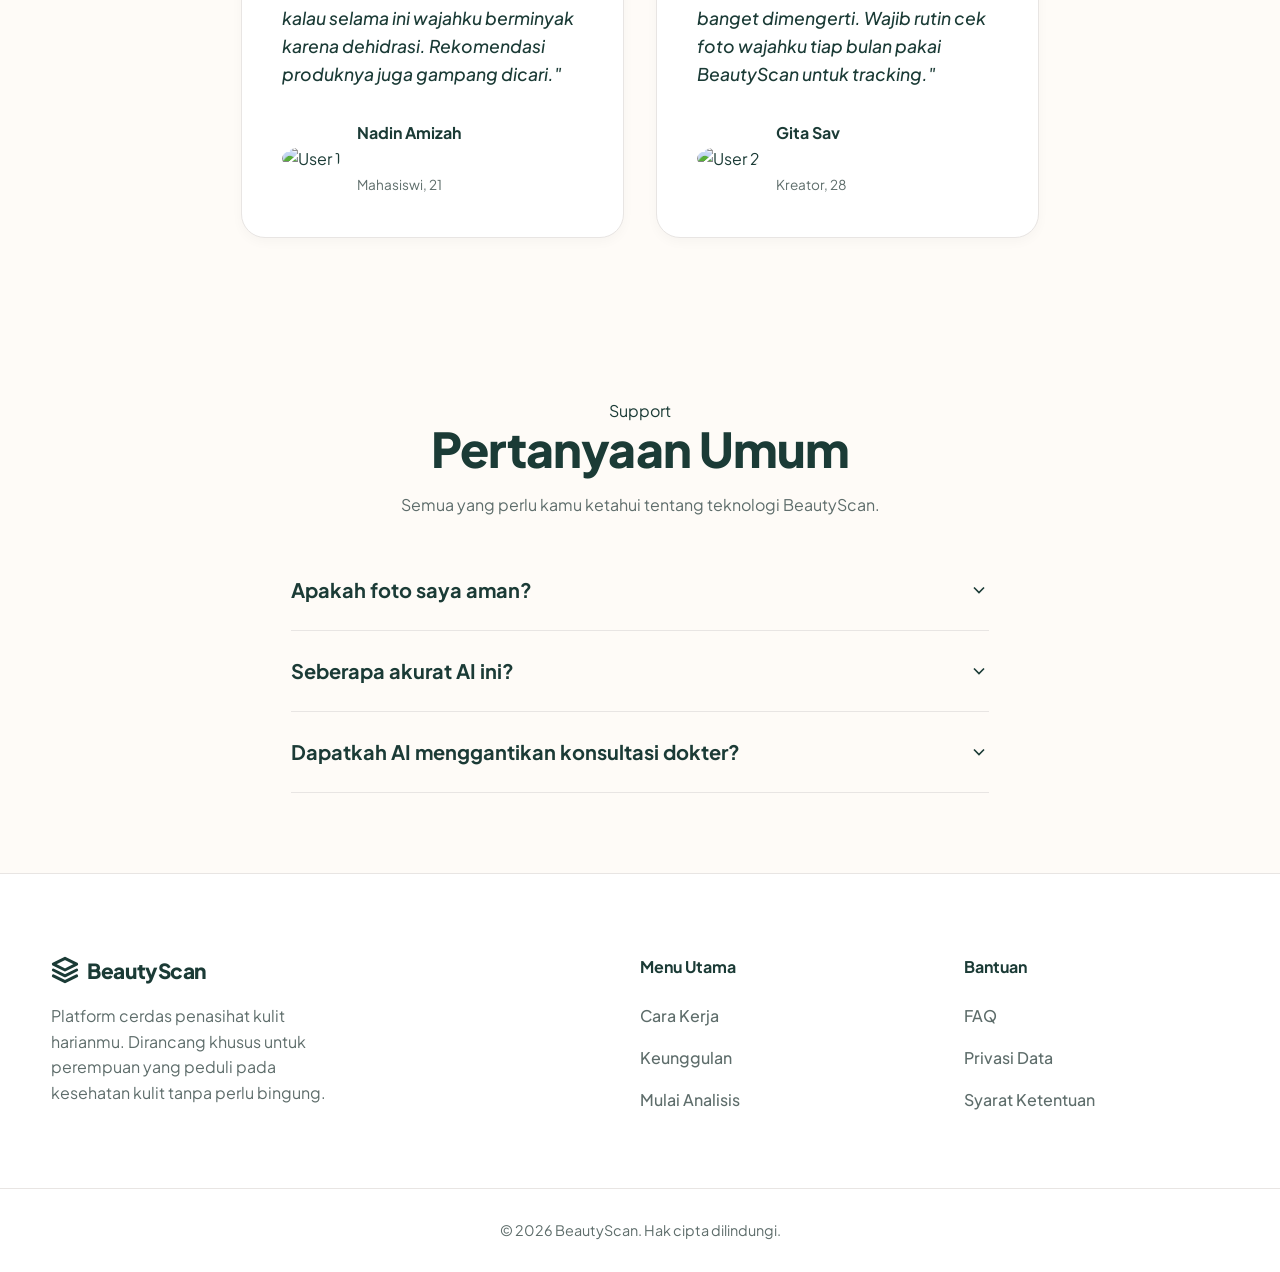
==== commit 9c883212: "mantap banget" ====
--- a/index.html
+++ b/index.html
@@ -3,269 +3,353 @@
 <head>
   <meta charset="UTF-8" />
   <meta name="viewport" content="width=device-width, initial-scale=1.0" />
-  <title>BeautyScan — Analisis Kulit AI</title>
-  <meta name="description" content="AI pemindai kulit presisi tinggi secara instan." />
+  <title>BeautyScan — Kenali Kulitmu, Temukan Produk Terbaikmu</title>
+  <meta name="description" content="Tools kecantikan AI untuk menganalisis kondisi kulit dan rekomendasi produk skincare terbaikmu." />
+  
+  <!-- Font Goggle: Plus Jakarta Sans -->
+  <link rel="preconnect" href="https://fonts.googleapis.com">
+  <link rel="preconnect" href="https://fonts.gstatic.com" crossorigin>
+  <link href="https://fonts.googleapis.com/css2?family=Plus+Jakarta+Sans:wght@400;500;600;700;800&display=swap" rel="stylesheet">
+  
   <link rel="stylesheet" href="style.css" />
 </head>
-<body>
-
-  <!-- ░░ NAV ░░ -->
+  <body>
+    <!-- Custom Cursor -->
+    <div class="cursor-ring"></div>
+    <div class="cursor-dot"></div>
+
+    <div id="homeView">
+      <!-- 1. Navbar -->
   <header class="app-header">
     <div class="nav-container">
       <div class="logo">
-        <svg width="28" height="28" viewBox="0 0 24 24" fill="none" stroke="currentColor" stroke-width="2.5" stroke-linecap="round" stroke-linejoin="round"><path d="M12 2L2 7l10 5 10-5-10-5z"/><path d="M2 17l10 5 10-5"/><path d="M2 12l10 5 10-5"/></svg>
+        <svg width="28" height="28" viewBox="0 0 24 24" fill="none" stroke="var(--accent-main)" stroke-width="2.5" stroke-linecap="round" stroke-linejoin="round"><path d="M12 2L2 7l10 5 10-5-10-5z"/><path d="M2 17l10 5 10-5"/><path d="M2 12l10 5 10-5"/></svg>
         <span>BeautyScan</span>
       </div>
       <nav class="nav-links">
-        <a href="#">Fitur</a>
-        <a href="#">Untuk Profesional</a>
-        <a href="#">API Integrasi</a>
-        <a href="#">Harga</a>
+        <a href="#science">Sains</a>
+        <a href="#how-it-works">Cara Kerja</a>
+        <a href="#features">Keunggulan</a>
+        <a href="#upload-section">Analisis Kulit</a>
       </nav>
       <div class="nav-actions">
-        <a href="#" class="btn-text">Masuk</a>
-        <a href="#" class="btn-signup">Daftar Gratis</a>
+        <a href="#upload-section" class="btn-cta">Coba Sekarang</a>
       </div>
     </div>
   </header>
 
-  <!-- ░░ WRAPPER FOR LANDING PAGE CONTENT (Hides when scanning) ░░ -->
+  <!-- Bagian Marketing (Sembunyi saat hasil dirender) -->
   <div id="marketingPages">
     
-    <!-- ░░ HERO / UPLOAD ░░ -->
-    <section class="hero-split-section" id="heroSplitSection">
+    <!-- 2. Hero Section -->
+    <section class="hero-section">
       <div class="hero-container">
+        <div class="hero-content">
+          <span class="hero-badge">
+            <svg width="14" height="14" viewBox="0 0 24 24" fill="none" stroke="currentColor" stroke-width="2.5" stroke-linecap="round" stroke-linejoin="round"><path d="m12 3-1.912 5.813a2 2 0 0 1-1.275 1.275L3 12l5.813 1.912a2 2 0 0 1 1.275 1.275L12 21l1.912-5.813a2 2 0 0 1 1.275-1.275L21 12l-5.813-1.912a2 2 0 0 1-1.275-1.275L12 3Z"/></svg>
+            Diagnosis Dermatologi Berbasis AI
+          </span>
+          <h1 class="hero-headline">Kesehatan Kulit, <br/>Didefinisikan Kembali untuk <span>Hidupmu</span>.</h1>
+          <p class="hero-subtitle">BeautyScan menggunakan AI klinis canggih untuk memetakan biologi unik kulitmu dan memberikan panduan personal menuju ketahanan kesehatan jangka panjang.</p>
+          <div class="hero-btns" style="display:flex; gap:16px;">
+            <a href="#upload-section" class="btn-primary-large">Mulai Analisis Gratis</a>
+            <a href="#science" class="btn-cta" style="background:transparent; color:var(--accent-main); border:1px solid var(--accent-main); box-shadow:none;">Pelajari Sains Kami</a>
+          </div>
+        </div>
+        <div class="hero-visual">
+          <div class="image-wrapper">
+             <img src="hero.png" alt="Clinical visualization" class="hero-img" />
+             <div class="floating-badge badge-1">
+               <span class="badge-dot pulse-pink"></span> Kedalaman Klinis
+             </div>
+             <div class="floating-badge badge-2">
+               <span class="badge-dot pulse-sage"></span> Analisis Real-time
+             </div>
+          </div>
+        </div>
+      </div>
+    </section>
+
+    <!-- NEW SECTION: Science Composite -->
+    <section id="science" class="science-section section-spacer reveal">
+      <div class="container medvi-grid">
+        <div class="grid-visual-composite">
+          <img src="skin.png" alt="Skin focus" class="img-sub" style="margin-top: 40px;">
+          <img src="client.png" alt="Woman smiling" class="img-sub">
+          <img src="lab.png" alt="Skincare laboratory" class="img-main">
+        </div>
+        <div class="content-block">
+          <span class="small-badge">Pendekatan Multi-Modern</span>
+          <h2>Cara lebih cerdas untuk mengelola biologi kulitmu.</h2>
+          <p>Kami menggabungkan dataset dermatologi dengan jaringan saraf tiruan untuk memberikan pandangan holistik tentang kesehatan kulitmu, jauh melampaui pengamatan permukaan saja.</p>
+          <ul class="checklist">
+            <li>Pemetaan tingkat hidrasi & tekstur</li>
+            <li>Deteksi kerusakan UV & hiperpigmentasi</li>
+            <li>Deteksi dini sensitivitas kulit</li>
+          </ul>
+          <a href="#upload-section" class="btn-cta">Coba Sekarang</a>
+        </div>
+      </div>
+    </section>
+
+    <!-- NEW SECTION: Resilience (Portrait) -->
+    <section class="resilience-section alt-bg section-spacer reveal">
+      <div class="container medvi-grid reverse">
+        <div class="grid-visual-composite" style="grid-template-columns: 1fr;">
+          <img src="portrait.png" alt="Resilience portrait" class="img-main" style="height: 600px;">
+        </div>
+        <div class="content-block">
+          <span class="small-badge">Temukan Ketahananmu</span>
+          <h2>Jalur personal menuju kulit yang percaya diri.</h2>
+          <p>Setiap orang memiliki susunan biologi yang unik. BeautyScan memetakan penanda spesifikmu untuk menciptakan panduan yang membantu kulit menemukan keseimbangan alaminya.</p>
+          <ul class="checklist">
+            <li>Pencocokan bahan kandungan personal</li>
+            <li>Dashboard pelacakan kemajuan</li>
+            <li>Koneksi langsung ke wawasan klinis</li>
+          </ul>
+          <a href="#upload-section" class="btn-cta">Dapatkan Laporan</a>
+        </div>
+      </div>
+    </section>
+
+    <!-- 3. How It Works -->
+    <section id="how-it-works" class="how-it-works-section alt-bg section-spacer reveal">
+      <div class="container section-header center">
+        <span class="small-badge">Metode Kami</span>
+        <h2>3 Langkah Menuju Kulit Sehat</h2>
+        <p>Proses instan tanpa ribet, privasi terjamin 100%.</p>
+      </div>
+      <div class="container steps-grid">
+        <div class="step-card">
+          <div class="step-number">1</div>
+          <div class="step-icon">
+            <svg width="32" height="32" viewBox="0 0 24 24" fill="none" stroke="currentColor" stroke-width="2" stroke-linecap="round" stroke-linejoin="round"><path d="M21 15v4a2 2 0 0 1-2 2H5a2 2 0 0 1-2-2v-4"/><polyline points="17 8 12 3 7 8"/><line x1="12" y1="3" x2="12" y2="15"/></svg>
+          </div>
+          <h3>Upload Foto</h3>
+          <p>Potret wajahmu di pencahayaan yang natural. Tanpa makeup lebih baik.</p>
+        </div>
+        <div class="step-card">
+          <div class="step-number">2</div>
+          <div class="step-icon">
+            <svg width="32" height="32" viewBox="0 0 24 24" fill="none" stroke="currentColor" stroke-width="2" stroke-linecap="round" stroke-linejoin="round"><rect x="3" y="3" width="18" height="18" rx="2" ry="2"/><circle cx="8.5" cy="8.5" r="1.5"/><polyline points="21 15 16 10 5 21"/></svg>
+          </div>
+          <h3>AI Analisis</h3>
+          <p>Teknologi cerdas kami akan mendeteksi dari pori, flek, hingga tingkat hidrasi.</p>
+        </div>
+        <div class="step-card">
+          <div class="step-number">3</div>
+          <div class="step-icon">
+            <svg width="32" height="32" viewBox="0 0 24 24" fill="none" stroke="currentColor" stroke-width="2" stroke-linecap="round" stroke-linejoin="round"><rect x="5" y="11" width="14" height="10" rx="2"/><path d="M7 11V7a5 5 0 0 1 10 0v4"/></svg>
+          </div>
+          <h3>Dapatkan Rekomendasi</h3>
+          <p>Terima kurasi produk skincare yang memang dibutuhkan oleh kulitmu.</p>
+        </div>
+      </div>
+    </section>
+
+    <!-- 4. Features / Keunggulan -->
+    <section id="features" class="features-section section-spacer reveal">
+      <div class="container section-header center">
+        <span class="small-badge">Our Edge</span>
+        <h2>Kenapa Memilih BeautyScan?</h2>
+      </div>
+      <div class="container features-grid">
+        <div class="feature-card reveal">
+          <div class="f-icon">
+            <svg width="32" height="32" viewBox="0 0 24 24" fill="none" stroke="currentColor" stroke-width="2" stroke-linecap="round" stroke-linejoin="round"><path d="M21 16V8a2 2 0 0 0-1-1.73l-7-4a2 2 0 0 0-2 0l-7 4A2 2 0 0 0 3 8v8a2 2 0 0 0 1 1.73l7 4a2 2 0 0 0 2 0l7-4A2 2 0 0 0 21 16z"/><polyline points="3.27 6.96 12 12.01 20.73 6.96"/><line x1="12" y1="22.08" x2="12" y2="12"/></svg>
+          </div>
+          <h4 class="f-title">Analisis Presisi Tinggi</h4>
+          <p class="f-desc">Ditenagai AI dengan dataset jutaan profil kulit Asia, memberikan detail luar biasa.</p>
+        </div>
+        <div class="feature-card reveal">
+          <div class="f-icon">
+            <svg width="32" height="32" viewBox="0 0 24 24" fill="none" stroke="currentColor" stroke-width="2" stroke-linecap="round" stroke-linejoin="round"><path d="M12 2.69l5.66 5.66a8 8 0 1 1-11.31 0z"/></svg>
+          </div>
+          <h4 class="f-title">Rekomendasi Objektif</h4>
+          <p class="f-desc">Kami tidak berafiliasi murni dengan satu brand. Rekomendasi didasarkan pada kecocokan sains.</p>
+        </div>
+        <div class="feature-card reveal">
+          <div class="f-icon">
+            <svg width="32" height="32" viewBox="0 0 24 24" fill="none" stroke="currentColor" stroke-width="2" stroke-linecap="round" stroke-linejoin="round"><path d="M12 22s8-4 8-10V5l-8-3-8 3v7c0 6 8 10 8 10z"/></svg>
+          </div>
+          <h4 class="f-title">Privasi 100% Aman</h4>
+          <p class="f-desc">Foto wajahmu dianalisis secara lokal atau langsung dihapus tanpa pernah disimpan di server kami.</p>
+        </div>
+      </div>
+    </section>
+
+    <!-- 5. Upload & Analisis Section -->
+    <section id="upload-section" class="upload-section alt-bg section-spacer reveal">
+      <div class="container upload-wrapper">
+        <div class="upload-header">
+          <span class="small-badge">Instant Diagnostic</span>
+          <h2>Siap Mengetahui Rahasia Kulitmu?</h2>
+          <p>Mulai unggah selfie terbaikmu. Pastikan pencahayaan cukup dan wajah terlihat jelas.</p>
+        </div>
         
-        <div class="hero-left">
-          <h1 class="hero-headline">Analisis Kulit Otomatis <br>berbasis AI.</h1>
-          <p class="hero-subtitle">Pemindai wajah beresolusi tinggi 100% otomatis, mendeteksi masalah tekstur, kelembapan, dan pigmen secara seketika—tanpa biaya.</p>
+        <!-- Area utama dengan komponen drag-and-drop -->
+        <div class="upload-card modern-card" id="mainCard">
           
-          <div class="feature-chips">
-             <span class="chip">Otomatis & Akurat</span>
-             <span class="chip">Rekomendasi Terkurasi</span>
-             <span class="chip">Gratis</span>
-          </div>
-        </div>
-
-        <div class="hero-right">
-          <div class="upload-card modern-card" id="mainCard">
-            <!-- Upload State -->
-            <div id="uploadState" class="card-state active">
-              <button class="btn-upload-massive" id="uploadBtn">
-                Unggah Gambar
-              </button>
-              <p class="drop-text">atau seret file ke area ini</p>
+          <!-- State 1: Upload Area -->
+          <div id="uploadState" class="card-state active">
+            <div class="upload-border-dashed">
+              <svg class="cloud-icon" width="64" height="64" viewBox="0 0 24 24" fill="none" stroke="currentColor" stroke-width="1.5" stroke-linecap="round" stroke-linejoin="round"><path d="M17.5 19H9a7 7 0 1 1 6.71-9h1.79a4.5 4.5 0 1 1 0 9Z"/></svg>
+              <h3>Seret foto ke sini</h3>
+              <p class="drop-text">atau klik untuk menelusuri dari perangkat</p>
               
-              <!-- Sample images with actual photos -->
-              <div class="sample-images-wrap">
-                <p class="sample-text">Belum siap sedia foto? Coba sampel ini:</p>
-                <div class="sample-row">
-                   <div class="sample-img" title="Coba foto demo pria" style="background-image: url('https://images.unsplash.com/photo-1506794778202-cad84cf45f1d?w=150&auto=format&fit=crop');"></div>
-                   <div class="sample-img" title="Coba foto demo wanita" style="background-image: url('https://images.unsplash.com/photo-1544005313-94ddf0286df2?w=150&auto=format&fit=crop');"></div>
-                   <div class="sample-img" title="Coba foto demo jerawat" style="background-image: url('https://images.unsplash.com/photo-1512413914421-eb4446b5a371?w=150&auto=format&fit=crop');"></div>
-                   <div class="sample-img" title="Coba foto demo kering" style="background-image: url('https://images.unsplash.com/photo-1509967419530-da38b4704bc6?w=150&auto=format&fit=crop');"></div>
+              <button class="btn-primary-large btn-upload-massive" id="uploadBtn">Pilih Foto</button>
+              <input type="file" id="fileInput" accept="image/*" hidden />
+            </div>
+
+            <div class="sample-images-wrap">
+              <p class="sample-text">Belum ada foto? Coba dengan sampel:</p>
+              <div class="sample-row">
+                 <div class="sample-img" title="Normal Skin" style="background-image: url('sample1.png');"></div>
+                 <div class="sample-img" title="Acne-Prone" style="background-image: url('https://images.unsplash.com/photo-1512413914421-eb4446b5a371?w=150&auto=format&fit=crop');"></div>
+                 <div class="sample-img" title="Dry Skin" style="background-image: url('https://images.unsplash.com/photo-1509967419530-da38b4704bc6?w=150&auto=format&fit=crop');"></div>
+                 <div class="sample-img" title="Oily Skin" style="background-image: url('https://images.unsplash.com/photo-1554151228-14d9def656e4?w=150&auto=format&fit=crop');"></div>
+              </div>
+            </div>
+          </div>
+
+          <!-- State 2: Ready to Scan (Preview) -->
+          <div id="readyToScanState" class="card-state" style="display:none; padding: 30px;">
+            <div class="preview-container" style="display: grid; grid-template-columns: 1fr 360px; gap: 32px; align-items: start; text-align: left;">
+              
+              <!-- Kolom Kiri: Preview & Tombol -->
+              <div class="preview-left-col">
+                <div class="image-preview-wrapper" style="position:relative; border-radius:15px; overflow:hidden; border: 4px solid var(--accent-main); margin-bottom: 24px; box-shadow: var(--shadow-sm);">
+                  <img id="uploadPreviewImg" src="" alt="Preview" style="width:100%; height:320px; object-fit:cover; display:block;">
+                  <div style="position:absolute; bottom:0; width:100%; background:rgba(0,0,0,0.6); color:white; padding:10px; font-size:0.85rem; text-align:center; font-weight:600;">Foto Terdeteksi & Siap Analisis</div>
+                </div>
+                <div class="ready-actions" style="display:flex; flex-direction:column; gap:12px;">
+                  <button class="btn-primary-large" id="confirmScanBtn">Analisis Sekarang</button>
+                  <button class="btn-cta" style="background:transparent; color:var(--text-muted); border:none; box-shadow:none; padding:8px;" onclick="location.reload()">Batalkan & Ganti Foto</button>
                 </div>
               </div>
 
-              <input type="file" id="fileInput" accept="image/*" hidden />
-            </div>
-
-            <!-- Scanning State -->
-            <div id="scanState" class="card-state" style="display:none;">
-              <div class="scan-image-wrap">
-                <img id="scanPreviewImg" src="" alt="Pemindaian Berlangsung" />
-                <div class="hud-layer">
-                  <div class="hud-corner top-left"></div>
-                  <div class="hud-corner top-right"></div>
-                  <div class="hud-corner bottom-left"></div>
-                  <div class="hud-corner bottom-right"></div>
-                  <div class="hud-laser"></div>
-                  <div class="hud-grid-overlay"></div>
+              <!-- Kolom Kanan: Info & Checklist -->
+              <div class="preview-info-col" style="background: var(--base-bg); padding: 24px; border-radius: 16px; border: 1px solid var(--border-color);">
+                <span class="small-badge" style="margin-bottom: 12px; display:block;">Validasi Foto AI</span>
+                <h4 style="margin-bottom: 20px; font-size: 1.15rem; font-weight: 700; color:var(--text-main);">Syarat Kualitas Foto</h4>
+                <ul class="checklist-anim" style="list-style: none; padding: 0; margin-bottom: 0; font-size: 0.95rem; color: var(--text-muted);">
+                  <li style="margin-bottom: 16px; display:flex; gap:12px; align-items: flex-start;">
+                    <svg width="20" height="20" fill="none" stroke="var(--accent-main)" stroke-width="2.5" stroke-linecap="round" stroke-linejoin="round" style="flex-shrink:0; margin-top:2px;"><polyline points="20 6 9 17 4 12"></polyline></svg>
+                    <span><strong>Wajah Penuh:</strong> Pastikan menghadap ke depan tanpa terpotong.</span>
+                  </li>
+                  <li style="margin-bottom: 16px; display:flex; gap:12px; align-items: flex-start;">
+                     <svg width="20" height="20" fill="none" stroke="var(--accent-main)" stroke-width="2.5" stroke-linecap="round" stroke-linejoin="round" style="flex-shrink:0; margin-top:2px;"><polyline points="20 6 9 17 4 12"></polyline></svg>
+                    <span><strong>Pencahayaan Terang:</strong> Gunakan cahaya alami/lampu merata.</span>
+                  </li>
+                  <li style="margin-bottom: 16px; display:flex; gap:12px; align-items: flex-start;">
+                     <svg width="20" height="20" fill="none" stroke="var(--accent-main)" stroke-width="2.5" stroke-linecap="round" stroke-linejoin="round" style="flex-shrink:0; margin-top:2px;"><polyline points="20 6 9 17 4 12"></polyline></svg>
+                    <span><strong>Area Versih:</strong> Lepaskan kacamata & hindari makeup tebal.</span>
+                  </li>
+                  <li style="display:flex; gap:12px; align-items: flex-start;">
+                     <svg width="20" height="20" fill="none" stroke="var(--accent-main)" stroke-width="2.5" stroke-linecap="round" stroke-linejoin="round" style="flex-shrink:0; margin-top:2px;"><polyline points="20 6 9 17 4 12"></polyline></svg>
+                    <span><strong>Ukuran File Optimal:</strong> File gambar tidak lebih dari 5MB (terdeteksi aman).</span>
+                  </li>
+                </ul>
+                
+                <div style="margin-top:28px; padding: 16px; background: rgba(232, 165, 152, 0.1); border-radius: 12px; font-size: 0.85rem; color: var(--text-muted); border: 1px solid rgba(232, 165, 152, 0.2);">
+                  <strong style="color:var(--text-main);">💡 AI Note:</strong> Diagnosis kulit sangat bergantung pada akurasi warna dan ketajaman foto wajah.
                 </div>
               </div>
-              <div class="scan-progress-area">
-                <p class="scan-message" id="scanMessage">Memuat AI Model...</p>
-                <div class="scan-progress-track">
-                  <div class="scan-progress-fill" id="scanProgressFill"></div>
-                </div>
-              </div>
+
             </div>
           </div>
-        </div>
-      </div>
-    </section>
-
-    <!-- ░░ SECTION: STUNNING QUALITY (BEFORE/AFTER) ░░ -->
-    <section class="quality-section">
-      <h2 class="section-heading">Kualitas Diagnostik Memukau</h2>
-      <div class="category-tabs centered-tabs">
-        <button class="tab-btn active">Semua</button>
-        <button class="tab-btn">Pori & Tekstur</button>
-        <button class="tab-btn">Hiperpigmentasi</button>
-        <button class="tab-btn">Kelembapan</button>
-      </div>
-      
-      <!-- Interactive Before/After Component -->
-      <div class="quality-showcase" id="baContainer">
-        <!-- Base Layer: Wajah Asli -->
-        <img src="https://images.unsplash.com/photo-1544005313-94ddf0286df2?auto=format&fit=crop&w=1000&q=80" alt="Wajah Original" class="ba-image ba-base" />
-        
-        <!-- AI Layer: Wajah Terscan AI (Clipped) -->
-        <div class="ba-ai-wrap" id="baTop" style="clip-path: inset(0 50% 0 0);">
-          <img src="https://images.unsplash.com/photo-1544005313-94ddf0286df2?auto=format&fit=crop&w=1000&q=80" alt="Analisis AI" class="ba-image ba-ai-img" />
-          <div class="ba-ai-grid"></div>
-        </div>
-        
-        <div class="ba-slider" id="baSlider">
-          <div class="ba-slider-button">
-            <svg width="20" height="20" viewBox="0 0 24 24" fill="none" stroke="#64748b" stroke-width="2.5" stroke-linecap="round" stroke-linejoin="round" style="margin-right:-4px;"><path d="M15 18l-6-6 6-6"/></svg>
-            <svg width="20" height="20" viewBox="0 0 24 24" fill="none" stroke="#64748b" stroke-width="2.5" stroke-linecap="round" stroke-linejoin="round" style="margin-left:-4px;"><path d="M9 18l6-6-6-6"/></svg>
-          </div>
-        </div>
-      </div>
-    </section>
-
-    <!-- ░░ SECTION: TESTIMONIALS ░░ -->
-    <section class="testimonials-section">
-      <h2 class="section-heading">Mereka menyukainya. Anda juga akan menyukainya.</h2>
-      
-      <div class="testi-grid">
+          
+        </div>
+      </div>
+    </section>
+
+    <!-- 8. Testimonial -->
+    <section class="testimonial-section section-spacer reveal">
+      <div class="container section-header center">
+        <span class="small-badge">Community Success</span>
+        <h2>Apa Kata Mereka?</h2>
+      </div>
+      <div class="container testi-grid">
         <div class="testi-card">
           <div class="testi-stars">★★★★★</div>
-          <p class="testi-text">"Integrasi API BeautyScan di aplikasi kami meningkatkan rasio konversi penjualan skincare hingga 40%. Pengguna sangat percaya dengan diagnosisnya yang rinci."</p>
+          <p class="testi-text">"Sangat membantu! Aku gatau kalau selama ini wajahku berminyak karena dehidrasi. Rekomendasi produknya juga gampang dicari."</p>
           <div class="testi-user">
-            <div class="testi-avatar avatar-1"></div>
-            <div><strong>Amanda K.</strong><br><small>Lead Developer, SkinLuv</small></div>
+            <div class="t-avatar"><img src="https://images.unsplash.com/photo-1524504388940-b1c1722653e1?w=100&auto=format&fit=crop" alt="User 1"/></div>
+            <div class="t-info"><strong>Nadin Amizah</strong><br><span>Mahasiswi, 21</span></div>
           </div>
         </div>
         <div class="testi-card">
           <div class="testi-stars">★★★★★</div>
-          <p class="testi-text">"Sebagai dokter, awalnya saya skeptis. Tapi akurasi deteksi hiperpigmentasi ringan aplikasi ini sungguh membantu triage diagnosis walau via online!"</p>
+          <p class="testi-text">"Visual hasil analisisnya gampang banget dimengerti. Wajib rutin cek foto wajahku tiap bulan pakai BeautyScan untuk tracking."</p>
           <div class="testi-user">
-            <div class="testi-avatar avatar-2"></div>
-            <div><strong>dr. Raline, Sp.KK</strong><br><small>Dermatologist</small></div>
-          </div>
-        </div>
-        <div class="testi-card">
-          <div class="testi-stars">★★★★★</div>
-          <p class="testi-text">"Sangat cepat. Tinggal unggah foto selfie biasa, lalu resep rekomendasi yang keluar selalu pas mengurangi iritasi kemerahan di pipi saya."</p>
-          <div class="testi-user">
-            <div class="testi-avatar avatar-3"></div>
-            <div><strong>Jessica M.</strong><br><small>Pengguna Personal</small></div>
-          </div>
-        </div>
-      </div>
-    </section>
-
-    <!-- ░░ MEGA FOOTER ░░ -->
-    <footer class="mega-footer">
-      <div class="footer-grid">
-        <div class="footer-col">
-          <div class="logo logo-footer">
-            <svg width="24" height="24" viewBox="0 0 24 24" fill="none" stroke="currentColor" stroke-width="2.5" stroke-linecap="round" stroke-linejoin="round"><path d="M12 2L2 7l10 5 10-5-10-5z"/><path d="M2 17l10 5 10-5"/><path d="M2 12l10 5 10-5"/></svg>
-            BeautyScan
-          </div>
-          <p style="color: #94a3b8; font-size: 0.9rem; margin-top: 16px;">AI Analitik Wajah terdepan dengan privasi dan keamanan tinggi.</p>
-        </div>
-        <div class="footer-col">
-          <h4>Produk</h4>
-          <div class="footer-links">
-            <a href="#">Untuk Pribadi</a>
-            <a href="#">Gunakan di Mac/Windows</a>
-            <a href="#">API Integrasi Cepat</a>
-            <a href="#">Plugin E-Commerce</a>
-          </div>
-        </div>
-        <div class="footer-col">
-          <h4>Kasus Penggunaan</h4>
-          <div class="footer-links">
-            <a href="#">Telemedisin & Klinik</a>
-            <a href="#">Filter AR Fotografi</a>
-            <a href="#">Dukungan Pelanggan (Retail)</a>
-          </div>
-        </div>
-        <div class="footer-col">
-          <h4>Perusahaan</h4>
-          <div class="footer-links">
-            <a href="#">Tentang Kami</a>
-            <a href="#">Karier ⭐</a>
-            <a href="#">Blog Riset AI</a>
-            <a href="#">Hubungi Kami</a>
-          </div>
-        </div>
-      </div>
-      
-      <div class="footer-bottom">
-        <div class="footer-rules">
-           <a href="#" style="margin-right: 16px;">Syarat & Ketentuan</a>
-           <a href="#">Kebijakan Privasi General</a>
-        </div>
-        <div class="social-links">
-           <span>IG</span> &nbsp;&nbsp; <span>X</span> &nbsp;&nbsp; <span>FB</span>
-        </div>
-        <div class="copyright">
-          © 2026 BeautyScan Studio.
-        </div>
-      </div>
-    </footer>
-
-  </div> <!-- End of Marketing Pages -->
-
-  <!-- ░░ RESULTS ░░ (Kept perfectly intact) -->
-  <section id="results" class="results-section" style="display:none;">
-    <div class="section-badge">DIAGNOSIS AI</div>
-    <h2 class="section-title">Hasil Analitik Kulit</h2>
-    <p class="section-sub">Detail laporan yang diproses sistematis oleh neural network untuk memahami kulitmu. (Klik tooltip pada gambar untuk menyorot analisis!)</p>
-
-    <div class="results-layout">
-      <!-- Left: Annotated Photo Static -->
-      <div class="results-photo-col">
-        <div class="annotated-wrap modern-card">
-          <img id="resultImg" src="" alt="Analisis kulit" class="result-photo" />
-          <div class="annotation-dot dot-1" data-id="0"><span class="dot-pulse"></span><span class="dot-tooltip">Kering</span></div>
-          <div class="annotation-dot dot-2" data-id="1"><span class="dot-pulse"></span><span class="dot-tooltip">Pori Pori</span></div>
-          <div class="annotation-dot dot-3" data-id="2"><span class="dot-pulse"></span><span class="dot-tooltip">Flek Spot</span></div>
-          <div class="annotation-dot dot-4" data-id="3"><span class="dot-pulse"></span><span class="dot-tooltip">T-Zone</span></div>
-          <div class="scanning-completed-overlay">
-            <svg width="20" height="20" viewBox="0 0 24 24" fill="none" stroke="#10b981" stroke-width="2.5" stroke-linecap="round" stroke-linejoin="round"><path d="M22 11.08V12a10 10 0 1 1-5.93-9.14"/><polyline points="22 4 12 14.01 9 11.01"/></svg>
-            <span>Analisis Selesai</span>
-          </div>
-        </div>
-      </div>
-
-      <!-- Right: Populated via JS iteratively -->
-      <div class="results-right-col">
-        <div class="results-cards-container" id="resultCardsContainer"></div>
-        <!-- Toggle Kulit Sensitif -->
-        <div class="sensitive-toggle-wrap modern-card" id="toggleWrap" style="display:none; transition: opacity 0.5s; opacity: 0;">
-          <label class="toggle-label" for="sensitiveToggle">
-            <span class="toggle-text">
-              <strong>Punya kulit rewel atau sangat sensitif?</strong>
-              <small>Beritahu AI kami untuk menyesuaikan produk yang dijamin lebih lembut.</small>
-            </span>
-            <span class="toggle-switch">
-              <input type="checkbox" id="sensitiveToggle" />
-              <span class="toggle-track"><span class="toggle-thumb"></span></span>
-            </span>
-          </label>
-        </div>
-      </div>
-    </div>
-  </section>
-
-  <!-- ░░ RECOMMENDATIONS ░░ -->
-  <section id="recommendations" class="reco-section" style="display:none;">
-    <div class="section-badge">SOLUSI PRODUK</div>
-    <h2 class="section-title">Kurasi Spesifik</h2>
-    <p class="section-sub">Disusun otomatis berdasarkan indikasi klinis masalah yang terdeteksi.</p>
-    <div class="category-tabs">
-      <button class="tab-btn active" data-cat="cleanser">Pembersih</button>
-      <button class="tab-btn" data-cat="moisturizer">Pelembap</button>
-      <button class="tab-btn" data-cat="serum">Serum</button>
-      <button class="tab-btn" data-cat="spf">Proteksi</button>
-    </div>
-    <div class="products-grid" id="productsScroll"></div>
-  </section>
+            <div class="t-avatar"><img src="https://images.unsplash.com/photo-1438761681033-6461ffad8d80?w=100&auto=format&fit=crop" alt="User 2"/></div>
+            <div class="t-info"><strong>Gita Sav</strong><br><span>Kreator, 28</span></div>
+          </div>
+        </div>
+      </div>
+    </section>
+
+    <!-- FAQ Section -->
+    <section class="faq-section section-spacer">
+      <div class="container faq-container">
+        <div class="section-header center">
+          <span class="small-badge">Support</span>
+          <h2>Pertanyaan Umum</h2>
+          <p>Semua yang perlu kamu ketahui tentang teknologi BeautyScan.</p>
+        </div>
+        <div class="faq-item">
+          <div class="faq-question">
+            Apakah foto saya aman?
+            <svg width="20" height="20" viewBox="0 0 24 24" fill="none" stroke="currentColor" stroke-width="2"><path d="m6 9 6 6 6-6"/></svg>
+          </div>
+          <div class="faq-answer">Ya, kami sangat menjaga privasi. Foto dianalisis secara instan dan segera dihapus dari sistem kami setelah diagnosis selesai.</div>
+        </div>
+        <div class="faq-item">
+          <div class="faq-question">
+            Seberapa akurat AI ini?
+            <svg width="20" height="20" viewBox="0 0 24 24" fill="none" stroke="currentColor" stroke-width="2"><path d="m6 9 6 6 6-6"/></svg>
+          </div>
+          <div class="faq-answer">Algoritma AI kami telah dilatih pada lebih dari 5 juta gambar klinis untuk memberikan akurasi deteksi tekstur dan warna kulit hingga 95%.</div>
+        </div>
+        <div class="faq-item">
+          <div class="faq-question">
+            Dapatkah AI menggantikan konsultasi dokter?
+            <svg width="20" height="20" viewBox="0 0 24 24" fill="none" stroke="currentColor" stroke-width="2"><path d="m6 9 6 6 6-6"/></svg>
+          </div>
+          <div class="faq-answer">BeautyScan bertujuan sebagai pedoman awal yang cerdas. Untuk diagnosa medis serius, kami tetap menyarankan konsultasi dengan dermatologis profesional.</div>
+        </div>
+      </div>
+    </section>
+
+    <!-- 9. Footer -->
+    <footer class="site-footer">
+      <div class="container footer-grid">
+        <div class="f-col-main">
+          <div class="logo">
+            <svg width="28" height="28" viewBox="0 0 24 24" fill="none" stroke="var(--accent-main)" stroke-width="2.5" stroke-linecap="round" stroke-linejoin="round"><path d="M12 2L2 7l10 5 10-5-10-5z"/><path d="M2 17l10 5 10-5"/><path d="M2 12l10 5 10-5"/></svg>
+            <span>BeautyScan</span>
+          </div>
+          <p class="f-about">Platform cerdas penasihat kulit harianmu. Dirancang khusus untuk perempuan yang peduli pada kesehatan kulit tanpa perlu bingung.</p>
+        </div>
+        <div class="f-col">
+          <h4>Menu Utama</h4>
+          <a href="#how-it-works">Cara Kerja</a>
+          <a href="#features">Keunggulan</a>
+          <a href="#upload-section">Mulai Analisis</a>
+        </div>
+        <div class="f-col">
+          <h4>Bantuan</h4>
+          <a href="#">FAQ</a>
+          <a href="#">Privasi Data</a>
+          <a href="#">Syarat Ketentuan</a>
+        </div>
+      </div>
+      <div class="container footer-bottom">
+        <p>© 2026 BeautyScan. Hak cipta dilindungi.</p>
+        </div>
+      </footer>
+    </div> <!-- End of marketingPages -->
+  </div> <!-- End of homeView -->
 
   <script src="script.js"></script>
 </body>
--- a/style.css
+++ b/style.css
@@ -1,322 +1,865 @@
-@import url('https://fonts.googleapis.com/css2?family=Outfit:wght@300;400;500;600;700&display=swap');
-
 :root {
-  --app-bg: #f8fafc;
-  --app-text: #0f172a;
-  --app-text-muted: #64748b;
-  --app-card: #ffffff;
-  --app-primary: #3b82f6; 
-  --app-primary-hover: #2563eb;
-  --app-border: #e2e8f0;
+  /* Colors */
+  --base-bg: #FEFBF7; /* Krem Medvi-style */
+  --alt-bg: #F9F6F2; /* Seksi background lebih gelap sedikit */
+  --accent-main: #1B3B36; /* Deep Forest Green (Medvi Primary) */
+  --accent-secondary: #E8A598; /* Peach (Tetap simpan untuk sentuhan kecantikan) */
+  --accent-dark: #122925;
+  --accent-light: #E8F0EE; /* Sage super terang */
   
-  --radius: 12px;
+  --text-main: #1B3B36; /* Pakai hijau gelap untuk teks agar lebih kohesif */
+  --text-muted: #5E6D6B; /* Abu-abu kehijauan */
+  
+  --card-bg: #FFFFFF;
+  --border-color: #E8E5E3;
+  
+  /* Badge Condition Colors */
+  --badge-red: #FCE8E8;
+  --badge-red-text: #E57373;
+  --badge-yellow: #FFF4E5;
+  --badge-yellow-text: #F6B86C;
+  --badge-purple: #F3E8FC;
+  --badge-purple-text: #A673E5;
+  --badge-green: #E8FCEF;
+  --badge-green-text: #66C48B;
+  
+  /* Metrics */
+  --radius-sm: 8px;
+  --radius-md: 16px;
   --radius-lg: 24px;
+  --radius-xl: 32px;
   --radius-pill: 999px;
   
-  --shadow-sm: 0 1px 3px rgba(15,23,42,0.05);
-  --shadow-md: 0 10px 24px rgba(15,23,42,0.06);
-  --shadow-lg: 0 20px 48px rgba(15,23,42,0.08);
-
-  --transition: 0.3s cubic-bezier(0.4, 0, 0.2, 1);
+  --shadow-sm: 0 4px 12px rgba(44, 44, 42, 0.03);
+  --shadow-md: 0 12px 32px rgba(44, 44, 42, 0.06);
+  --shadow-lg: 0 24px 50px rgba(44, 44, 42, 0.1);
+  
+  --font-primary: 'Plus Jakarta Sans', sans-serif;
+  --transition: 0.3s cubic-bezier(0.25, 0.8, 0.25, 1);
 }
 
 *, *::before, *::after { box-sizing: border-box; margin: 0; padding: 0; }
 html { scroll-behavior: smooth; }
 
+.page-fade-in {
+  opacity: 0;
+  transition: opacity 0.5s ease-out;
+}
+
 body {
-  font-family: 'Outfit', sans-serif;
-  background-color: var(--app-bg);
-  color: var(--app-text);
+  font-family: var(--font-primary);
+  background-color: var(--base-bg);
+  color: var(--text-main);
   line-height: 1.6;
-  background-image: 
-    linear-gradient(var(--app-border) 1px, transparent 1px),
-    linear-gradient(90deg, var(--app-border) 1px, transparent 1px);
-  background-size: 32px 32px;
-  background-attachment: fixed;
-}
-img { max-width: 100%; display: block; }
-button { cursor: pointer; font-family: inherit; border: none; background: transparent;}
-a { text-decoration: none; color: inherit; }
-
-/* ── HEADER ────────────────────────────────────── */
+}
+
+/* ── CUSTOM CURSOR ── */
+.cursor-ring {
+  width: 32px;
+  height: 32px;
+  border: 1px solid var(--accent-main);
+  border-radius: 50%;
+  position: fixed;
+  pointer-events: none;
+  z-index: 10000;
+  transition: transform 0.2s ease-out, opacity 0.3s ease, border-width 0.2s ease;
+  transform: translate(-50%, -50%);
+  opacity: 0;
+}
+.cursor-dot {
+  width: 6px;
+  height: 6px;
+  background: var(--accent-main);
+  border-radius: 50%;
+  position: fixed;
+  pointer-events: none;
+  z-index: 10001;
+  transform: translate(-50%, -50%);
+  transition: transform 0.1s ease;
+  opacity: 0;
+}
+body:hover .cursor-ring, body:hover .cursor-dot { opacity: 1; }
+
+.cursor-ring.active { transform: translate(-50%, -50%) scale(1.8); background: rgba(27, 59, 54, 0.05); }
+
+@media (min-width: 901px) {
+  * { cursor: none !important; }
+}
+button, a, .faq-question, .tab-btn, .sample-img { cursor: none !important; }
+a { text-decoration: none; color: inherit; transition: var(--transition); }
+
+.container {
+  max-width: 100%;
+  margin: 0 auto;
+  padding: 0 4%;
+}
+
+.alt-bg {
+  background-color: var(--alt-bg);
+}
+
+/* ── MODULAR UI BUTTONS ── */
+.btn-cta, .btn-primary-large {
+  display: inline-flex;
+  align-items: center;
+  justify-content: center;
+  background: var(--accent-main);
+  color: #FFFFFF;
+  border-radius: var(--radius-pill);
+  font-weight: 600;
+  transition: var(--transition);
+  box-shadow: 0 4px 14px rgba(27, 59, 54, 0.2);
+}
+
+.btn-cta {
+  padding: 10px 24px;
+  font-size: 0.95rem;
+}
+
+.btn-primary-large {
+  padding: 16px 36px;
+  font-size: 1.1rem;
+}
+
+.btn-cta:hover, .btn-primary-large:hover {
+  background: var(--accent-dark);
+  transform: translateY(-3px) scale(1.02);
+  box-shadow: 0 12px 28px rgba(27, 59, 54, 0.3);
+}
+
+.btn-cta:active, .btn-primary-large:active {
+  transform: translateY(-1px) scale(0.98);
+}
+
+/* ── HEADER ── */
 .app-header {
-  padding: 16px 5%;
+  padding: 20px 0;
+  background: transparent;
+  position: fixed;
+  top: 0; left: 0; right: 0;
+  z-index: 1000;
+  transition: all 0.4s ease;
+}
+
+.app-header.scrolled {
+  padding: 12px 0;
+  background: rgba(254, 251, 247, 0.8);
+  backdrop-filter: blur(20px);
+  border-bottom: 1px solid rgba(27, 59, 54, 0.05);
+  box-shadow: var(--shadow-sm);
+}
+
+.nav-container { display: flex; justify-content: space-between; align-items: center; max-width: 100%; margin: 0 auto; padding: 0 4%;}
+.logo { display:flex; align-items:center; gap:8px; font-weight:800; font-size:1.3rem; color:var(--text-main); letter-spacing: -0.02em;}
+.nav-links { display: flex; gap: 40px; font-weight: 500; font-size: 0.95rem; color: var(--text-muted); }
+.nav-links a:hover { color: var(--accent-main); }
+.nav-actions { display: flex; align-items: center; }
+
+/* ── HERO SECTION ── */
+.hero-section {
+  padding: 160px 0 100px; /* offset for absolute header */
+}
+.hero-container {
+  display: grid;
+  grid-template-columns: 1fr 1fr;
+  gap: 60px;
+  align-items: center;
+  max-width: 100%;
+  margin: 0 auto;
+  padding: 0 4%;
+}
+
+.hero-badge {
+  display: inline-block;
+  font-size: 0.85rem;
+  font-weight: 600;
+  color: var(--accent-main);
+  background: var(--accent-light);
+  padding: 6px 16px;
+  border-radius: var(--radius-pill);
+  margin-bottom: 24px;
+}
+
+.hero-headline {
+  font-size: clamp(2.5rem, 5vw, 4.2rem);
+  font-weight: 800;
+  line-height: 1.15;
+  margin-bottom: 24px;
+  letter-spacing: -0.03em;
+}
+
+.hero-headline span {
+  color: var(--accent-main);
+}
+
+.hero-subtitle {
+  font-size: 1.15rem;
+  color: var(--text-muted);
+  margin-bottom: 40px;
+  max-width: 90%;
+  line-height: 1.7;
+}
+
+/* Hero Visual */
+.hero-visual { position: relative; }
+.image-wrapper {
+  position: relative;
+  border-radius: var(--radius-xl);
+  z-index: 1;
+}
+.hero-img {
+  width: 100%;
+  height: 540px;
+  object-fit: cover;
+  border-radius: var(--radius-xl);
+}
+
+.floating-badge {
+  position: absolute;
+  background: rgba(255, 255, 255, 0.95);
+  backdrop-filter: blur(10px);
+  padding: 12px 20px;
+  border-radius: var(--radius-pill);
+  box-shadow: var(--shadow-md);
+  font-weight: 600;
+  font-size: 0.9rem;
+  display: flex;
+  align-items: center;
+  gap: 10px;
+  z-index: 2;
+  animation: floatUpDown 4s ease-in-out infinite;
+}
+
+.badge-1 { top: 40px; right: -20px; }
+.badge-2 { bottom: 60px; left: -30px; animation-delay: 1.5s; }
+
+.badge-dot { width: 10px; height: 10px; border-radius: 50%; display: block; }
+.pulse-pink { background: var(--accent-main); box-shadow: 0 0 0 4px var(--accent-light); }
+.pulse-sage { background: #81C784; box-shadow: 0 0 0 4px #E8F5E9; }
+
+@keyframes floatUpDown {
+  0%, 100% { transform: translateY(0); }
+  50% { transform: translateY(-10px); }
+}
+
+/* ── COMMON SECTION STRUCTURE ── */
+.section-spacer { padding: 80px 0; }
+.section-header { margin-bottom: 64px; }
+.section-header.center { text-align: center; }
+.section-header h2 { font-size: clamp(2.2rem, 4vw, 3rem); font-weight: 800; letter-spacing: -0.02em; margin-bottom: 16px; line-height: 1.1; }
+.section-header p { font-size: 1.15rem; color: var(--text-muted); max-width: 600px; margin: 0 auto; line-height: 1.6; }
+
+/* ── HOW IT WORKS ── */
+.how-it-works-section { background-color: var(--alt-bg); }
+.steps-grid { display: grid; grid-template-columns: repeat(3, 1fr); gap: 60px; }
+.step-card { text-align: center; position: relative; }
+.step-number {
+  color: var(--accent-light);
+  font-size: 10rem;
+  font-weight: 800;
+  position: absolute;
+  top: -60px; left: 50%;
+  transform: translateX(-50%);
+  z-index: 0;
+  opacity: 0.4;
+  line-height: 1;
+  pointer-events: none;
+}
+.step-icon {
+  width: 84px; height: 84px;
   background: white;
-  border-bottom: 1px solid var(--app-border);
-  position: sticky; top: 0; z-index: 100;
-}
-.nav-container { display: flex; justify-content: space-between; align-items: center; max-width: 1280px; margin: 0 auto; }
-.logo { display:flex; align-items:center; gap:8px; font-weight:700; font-size:1.25rem; color:var(--app-text); }
-.nav-links { display: flex; gap: 32px; font-weight: 500; font-size: 0.95rem; }
-.nav-links a:hover { color: var(--app-primary); }
-.nav-actions { display: flex; gap: 20px; align-items: center; }
-.btn-text { font-weight: 600; font-size: 0.95rem; }
-.btn-signup { background: #f1f5f9; padding: 10px 20px; border-radius: var(--radius-pill); font-weight: 600; transition: background var(--transition);}
-.btn-signup:hover { background: #e2e8f0; }
-
-/* ── HERO SPLIT ──────────────── */
-.hero-split-section { padding: 60px 5% 80px; max-width: 1280px; margin: 0 auto; transition: opacity 0.5s; }
-.hero-container { display: grid; grid-template-columns: 1.1fr 0.9fr; gap: 60px; align-items: center; }
-.hero-headline { font-size: clamp(2.5rem, 5vw, 4.2rem); font-weight: 700; line-height: 1.1; margin-bottom: 20px; letter-spacing: -0.02em; }
-.hero-subtitle { font-size: 1.15rem; color: var(--app-text-muted); margin-bottom: 30px; max-width: 90%; }
-.feature-chips { display: flex; gap: 12px; flex-wrap: wrap; }
-.chip { display: inline-flex; padding: 6px 14px; background: white; border: 1px solid var(--app-border); border-radius: var(--radius-pill); font-size: 0.85rem; font-weight: 500; color: var(--app-text); box-shadow: var(--shadow-sm); }
-
-/* Upload Card in Hero */
-.modern-card { background: var(--app-card); border: 1px solid var(--app-border); border-radius: var(--radius-lg); box-shadow: var(--shadow-md); transition: var(--transition);}
-.upload-card { position: relative; width: 100%; max-width: 460px; margin: 0 auto; background: white; border-radius: 32px; overflow: hidden;}
-.upload-card.drag-over { border-color: var(--app-primary); box-shadow: 0 0 0 4px rgba(59,130,246,0.2); }
-
-.card-state { width: 100%; min-height: 400px; padding: 40px 24px; display: flex; flex-direction: column; align-items: center; justify-content: center; text-align: center; }
-.btn-upload-massive { background: var(--app-primary); color: white; font-size: 1.15rem; font-weight: 600; padding: 16px 40px; border-radius: var(--radius-pill); box-shadow: 0 10px 24px rgba(59,130,246,0.35); transition: transform var(--transition), box-shadow var(--transition), background var(--transition); margin-bottom: 20px; width: 100%; max-width: 280px;}
-.btn-upload-massive:hover { transform: translateY(-3px); box-shadow: 0 15px 32px rgba(59,130,246,0.45); background: var(--app-primary-hover); }
-
-.drop-text { font-size: 1rem; color: var(--app-text); font-weight: 500;}
-.sample-images-wrap { margin-top: 32px; border-top: 1px dashed var(--app-border); padding-top: 24px; width: 100%;}
-.sample-text { font-size: 0.85rem; color: var(--app-text-muted); margin-bottom: 12px; }
-.sample-row { display: flex; gap: 8px; justify-content: center;}
-.sample-img { width: 50px; height: 50px; border-radius: 10px; background-color: #e2e8f0; background-position: center; background-size: cover; cursor: pointer; transition: transform 0.2s; border: 2px solid white; box-shadow: var(--shadow-sm); }
-.sample-img:hover { transform: scale(1.1); box-shadow: var(--shadow-md); z-index: 2;}
-
-/* HUD SCANNING */
-.scan-image-wrap { position: relative; width: 100%; aspect-ratio: 1; max-height: 240px; border-radius: 16px; overflow: hidden; background: #000; box-shadow: inset 0 0 20px rgba(0,0,0,0.5); }
-.scan-image-wrap img { width: 100%; height: 100%; object-fit: cover; opacity: 0.8; filter: contrast(1.1); }
-.hud-layer { position: absolute; inset: 0; pointer-events: none; }
-.hud-corner { position: absolute; width: 25%; height: 25%; border: 3px solid var(--app-primary); opacity: 0.8;}
-.top-left { top: 12px; left: 12px; border-right: none; border-bottom: none; border-radius: 8px 0 0 0;}
-.top-right { top: 12px; right: 12px; border-left: none; border-bottom: none; border-radius: 0 8px 0 0;}
-.bottom-left { bottom: 12px; left: 12px; border-right: none; border-top: none; border-radius: 0 0 0 8px;}
-.bottom-right { bottom: 12px; right: 12px; border-left: none; border-top: none; border-radius: 0 0 8px 0;}
-
-.hud-grid-overlay { position: absolute; inset: 0; background-image: linear-gradient(rgba(59,130,246,0.2) 1px, transparent 1px), linear-gradient(90deg, rgba(59,130,246,0.2) 1px, transparent 1px); background-size: 8% 8%; mix-blend-mode: overlay; opacity: 0.5; }
-.hud-laser { position: absolute; left: 0; right: 0; height: 3px; background: #60a5fa; box-shadow: 0 0 15px 4px rgba(59,130,246,0.8); animation: laserScan 2s ease-in-out infinite alternate; z-index: 2;}
-@keyframes laserScan { 0% { top: 0; } 100% { top: 100%; } }
-.scan-progress-area { width: 100%; margin-top: 24px; text-align: center;}
-.scan-message { font-size: 1rem; font-weight: 500; margin-bottom: 12px; min-height: 1.5em; }
-.scan-progress-track { width: 100%; height: 6px; background: #e2e8f0; border-radius: 4px; overflow: hidden; }
-.scan-progress-fill { height: 100%; width: 0%; background: var(--app-primary); transition: width 0.1s linear; }
-
-/* ── MODIFIED MARKETING SECTIONS ────────────────── */
-.section-heading { font-size: clamp(2rem, 4vw, 2.5rem); font-weight: 700; margin-bottom: 16px; line-height: 1.2; }
-.centered-tabs { justify-content: center; margin-bottom: 32px; }
-
-/* Before / After Showcase Section */
-.quality-section { text-align: center; padding: 60px 5%; max-width: 1280px; margin: 0 auto; }
-.quality-showcase { 
-  position: relative; width: 100%; max-width: 900px; margin: 0 auto; height: 460px; 
-  background: white; border-radius: 24px; overflow: hidden;
-  box-shadow: var(--shadow-md); cursor: col-resize; user-select: none;
-}
-.ba-image { position: absolute; inset: 0; width: 100%; height: 100%; object-fit: cover; pointer-events: none; }
-.ba-base { z-index: 1; }
-.ba-ai-wrap { position: absolute; inset: 0; z-index: 2; border-right: 3px solid white; box-shadow: 2px 0 10px rgba(0,0,0,0.2) inset;}
-.ba-ai-img { filter: contrast(1.2) grayscale(100%) brightness(0.85); }
-.ba-ai-grid { 
-  position: absolute; inset: 0; pointer-events: none;
-  background-image: linear-gradient(rgba(59,130,246,0.3) 1px, transparent 1px), linear-gradient(90deg, rgba(59,130,246,0.3) 1px, transparent 1px); 
-  background-size: 30px 30px; 
-}
-
-.ba-slider { position: absolute; top: 0; bottom: 0; left: 50%; width: 0; transform: translateX(-50%); display:flex; align-items:center; justify-content:center; pointer-events:none; z-index: 3; }
-.ba-slider-button { width: 44px; height: 44px; background: white; border-radius: 50%; display: flex; align-items: center; justify-content: center; box-shadow: 0 2px 10px rgba(0,0,0,0.2); pointer-events: auto;}
-
-.testimonials-section { padding: 80px 5%; background: white; text-align: center; border-radius: 40px 40px 0 0; }
-.testi-grid { display: grid; grid-template-columns: repeat(3, 1fr); gap: 24px; max-width: 1180px; margin: 40px auto 0; text-align: left;}
-.testi-card { padding: 32px; background: var(--app-bg); border-radius: 24px; border: 1px solid var(--app-border); }
-.testi-stars { color: #f59e0b; margin-bottom: 16px; font-size: 1.2rem; letter-spacing: 2px;}
-.testi-text { font-size: 1.05rem; margin-bottom: 32px; font-weight: 500; line-height: 1.5; color: var(--app-text); }
+  border-radius: 50%;
+  border: 1px solid var(--border-color);
+  display: flex; align-items: center; justify-content: center;
+  margin: 0 auto 32px;
+  color: var(--accent-main);
+  position: relative; z-index: 1;
+  box-shadow: var(--shadow-sm);
+}
+.step-card h3 { font-size: 1.5rem; margin-bottom: 16px; font-weight: 700; position: relative; z-index: 1;}
+.step-card p { color: var(--text-muted); position: relative; z-index: 1; font-size: 1.05rem; }
+
+/* ── ASYMMETRIC GRIDS (MEDVI STYLE) ── */
+.medvi-grid {
+  display: grid;
+  grid-template-columns: 1fr 1fr;
+  gap: 100px;
+  align-items: center;
+}
+
+.medvi-grid.reverse { direction: rtl; }
+.medvi-grid.reverse > * { direction: ltr; }
+
+.grid-visual-composite {
+  display: grid;
+  grid-template-columns: repeat(2, 1fr);
+  gap: 20px;
+  position: relative;
+}
+
+.img-main { grid-column: span 2; border-radius: var(--radius-lg); height: 400px; object-fit: cover; }
+.img-sub { border-radius: var(--radius-lg); height: 250px; object-fit: cover; }
+
+.content-block h2 {
+  font-size: clamp(2rem, 4vw, 3rem);
+  font-weight: 800;
+  line-height: 1.1;
+  margin-bottom: 24px;
+  letter-spacing: -0.02em;
+}
+
+.content-block p {
+  font-size: 1.1rem;
+  color: var(--text-muted);
+  margin-bottom: 32px;
+  max-width: 500px;
+}
+
+.checklist {
+  list-style: none;
+  margin-bottom: 32px;
+}
+
+.checklist li {
+  display: flex;
+  align-items: center;
+  gap: 12px;
+  margin-bottom: 12px;
+  font-weight: 600;
+  color: var(--text-main);
+}
+
+/* ── RESULTS LAYOUT ── */
+.results-header { text-align: left; }
+.results-layout { display: block; position: relative; }
+.results-main-stack { display: flex; flex-direction: column; gap: 40px; width: 100%; }
+.results-top-row { display: grid; grid-template-columns: 1.2fr 1fr; gap: 40px; align-items: stretch; margin-bottom: 20px; }
+
+@media (max-width: 1100px) {
+  .results-top-row { grid-template-columns: 1fr; }
+}
+
+.results-visual-col { display: flex; flex-direction: column; width: 100%; min-width: 0; }
+.annotated-wrap.modern-card { min-height: 500px; display: flex; align-items: center; justify-content: center; overflow: hidden; width: 100%; }
+.result-photo { width: 100%; height: auto; max-height: 700px; object-fit: cover; }
+
+.primary-insight-card {
+  background: var(--accent-main);
+  color: white;
+  padding: 40px;
+  border-radius: var(--radius-xl);
+  display: flex;
+  flex-direction: column;
+  justify-content: center;
+  box-shadow: var(--shadow-lg);
+  width: 100%;
+}
+.primary-insight-card .small-badge { color: rgba(255,255,255,0.6); margin-bottom: 24px;}
+.primary-insight-card h2 { font-size: 2.22rem; margin-bottom: 20px; font-weight: 800; line-height: 1.2; }
+.primary-insight-card h2 span { color: var(--accent-secondary); }
+.primary-insight-card p { font-size: 1.15rem; opacity: 0.9; line-height: 1.7; }
+
+.results-cards-container { 
+  display: grid; 
+  grid-template-columns: 1fr; 
+  gap: 24px; 
+  width: 100%;
+}
+.result-card {
+  background: var(--card-bg);
+  border-radius: var(--radius-lg);
+  padding: 32px;
+  border: 1px solid var(--border-color);
+  transition: var(--transition);
+}
+.result-card:hover { border-color: var(--accent-main); box-shadow: var(--shadow-md); transform: translateY(-4px); }
+.result-card-header { display: flex; align-items: center; gap: 16px; margin-bottom: 24px; }
+.result-card-icon { width: 52px; height: 52px; border-radius: 14px; background: var(--alt-bg); display: flex; align-items: center; justify-content: center; color: var(--accent-main); }
+.result-card-title h3 { font-size: 1.25rem; font-weight: 700; margin-bottom: 4px; }
+.result-status { font-size: 0.7rem; font-weight: 800; text-transform: uppercase; letter-spacing: 0.05em; padding: 4px 12px; border-radius: 100px; background: var(--border-color); color: var(--text-muted); }
+
+.result-card-body p { font-size: 1rem; color: var(--text-muted); line-height: 1.6; margin-bottom: 20px; }
+.result-card-body strong { color: var(--text-main); display: block; margin-top: 20px; font-size: 0.85rem; text-transform: uppercase; letter-spacing: 0.05em; margin-bottom: 6px; }
+
+/* ── RECOMMENDATIONS ── */
+.reco-section { padding-top: 100px; border-top: 1px solid var(--border-color); }
+.products-grid { 
+  display: grid; 
+  grid-template-columns: repeat(2, 1fr); 
+  gap: 30px; 
+  max-width: 1000px; 
+  margin: 0 auto;
+}
+.product-card {
+  display: grid;
+  grid-template-columns: 200px 1fr;
+  background: var(--card-bg);
+  border-radius: var(--radius-lg);
+  overflow: hidden;
+  border: 1px solid var(--border-color);
+  transition: var(--transition);
+}
+.product-img-box { height: 100%; background: #F8F8F8; }
+.product-body { padding: 32px; }
+
+/* ── SKELETON LOADER ── */
+.skeleton {
+  background: linear-gradient(110deg, #ececec 8%, #f5f5f5 18%, #ececec 33%);
+  background-size: 200% 100%;
+  animation: 1.5s shine linear infinite;
+  border-radius: 12px;
+}
+@keyframes shine { to { background-position-x: -200%; } }
+
+/* ── CHECKLIST ── */
+.checklist { list-style: none; margin-top: 24px; }
+.checklist li {
+  position: relative;
+  padding-left: 28px;
+  margin-bottom: 12px;
+  font-weight: 600;
+  color: var(--text-main);
+}
+.checklist li::before {
+  content: '→';
+  position: absolute;
+  left: 0;
+  color: var(--accent-secondary);
+  font-weight: 900;
+}
+
+.checklist-anim li {
+  opacity: 0;
+  transform: translateX(15px);
+  animation: slideCheck 0.5s cubic-bezier(0.2, 0.8, 0.2, 1) forwards;
+}
+.checklist-anim li:nth-child(1) { animation-delay: 0.2s; }
+.checklist-anim li:nth-child(2) { animation-delay: 0.4s; }
+.checklist-anim li:nth-child(3) { animation-delay: 0.6s; }
+.checklist-anim li:nth-child(4) { animation-delay: 0.8s; }
+
+@keyframes slideCheck {
+  to { opacity: 1; transform: translateX(0); }
+}
+
+/* ── FAQ SECTION ── */
+.faq-container { max-width: 800px; margin: 0 auto; }
+.faq-item {
+  border-bottom: 1px solid var(--border-color);
+  padding: 24px 0;
+}
+.faq-question {
+  font-size: 1.25rem;
+  font-weight: 700;
+  display: flex;
+  justify-content: space-between;
+  align-items: center;
+  cursor: pointer;
+}
+.faq-answer {
+  padding-top: 16px;
+  color: var(--text-muted);
+  display: none;
+}
+.faq-item.active .faq-answer { display: block; }
+.faq-item.active .faq-question svg { transform: rotate(180deg); }
+
+/* ── FEATURES ── */
+.features-grid { display: grid; grid-template-columns: repeat(3, 1fr); gap: 24px; }
+.feature-card {
+  background: var(--card-bg);
+  padding: 40px 32px;
+  border-radius: var(--radius-lg);
+  border: 1px solid var(--border-color);
+  box-shadow: var(--shadow-sm);
+  transition: var(--transition);
+}
+.feature-card:hover {
+  transform: translateY(-5px);
+  box-shadow: var(--shadow-md);
+}
+.f-icon { font-size: 2.5rem; margin-bottom: 24px; color: var(--accent-main); }
+.feature-card.reveal { opacity: 0; transform: translateY(30px); transition: all 0.8s cubic-bezier(0.25, 1, 0.5, 1); }
+.feature-card.reveal.active { opacity: 1; transform: translateY(0); }
+
+/* ── SCROLL REVEAL UTILITY ── */
+.reveal { opacity: 0; transform: translateY(40px); transition: all 0.8s cubic-bezier(0.22, 1, 0.36, 1); }
+.reveal.active { opacity: 1; transform: translateY(0); }
+
+/* ── UPLOAD SECTION ── */
+.upload-header { text-align: center; margin-bottom: 48px; }
+.upload-header h2 { font-size: clamp(2.2rem, 3.5vw, 2.8rem); font-weight: 800; margin-bottom: 12px; line-height: 1.1; }
+.upload-header p { color: var(--text-muted); font-size: 1.1rem; }
+
+.upload-wrapper { display: flex; flex-direction: column; align-items: center; }
+.upload-card { max-width: 860px !important; }
+.modern-card {
+  background: var(--card-bg);
+  width: 100%;
+  max-width: 600px;
+  border-radius: var(--radius-xl);
+  box-shadow: var(--shadow-md);
+  overflow: hidden;
+}
+
+.card-state { padding: 48px; text-align: center; }
+
+/* State 1: Upload DND */
+.upload-border-dashed {
+  border: 2px dashed var(--accent-main);
+  border-radius: var(--radius-lg);
+  padding: 60px 20px;
+  transition: var(--transition);
+  background: rgba(250, 218, 221, 0.1);
+}
+.modern-card.drag-over .upload-border-dashed {
+  background: var(--accent-light);
+  border-style: solid;
+}
+.cloud-icon { color: var(--accent-main); margin-bottom: 20px; }
+.upload-border-dashed h3 { font-size: 1.4rem; font-weight: 700; margin-bottom: 8px; }
+.drop-text { color: var(--text-muted); margin-bottom: 32px; }
+
+.sample-images-wrap { margin-top: 32px; }
+.sample-text { font-size: 0.9rem; color: var(--text-muted); margin-bottom: 16px; }
+.sample-row { display: flex; gap: 12px; justify-content: center; }
+.sample-img {
+  width: 60px; height: 60px;
+  border-radius: var(--radius-sm);
+  background-size: cover; background-position: center;
+  cursor: pointer;
+  border: 2px solid transparent;
+  transition: var(--transition);
+}
+.sample-img:hover { border-color: var(--accent-main); transform: scale(1.05); }
+
+/* State 2: Scanner Shimmer */
+.scanning-wrapper { width: 100%; }
+.scan-image-wrap {
+  position: relative;
+  width: 100%;
+  aspect-ratio: 1;
+  max-height: 300px;
+  border-radius: var(--radius-lg);
+  overflow: hidden;
+  margin-bottom: 32px;
+}
+.scan-img-underlay { width: 100%; height: 100%; object-fit: cover; opacity: 0.8; filter: grayscale(50%); }
+.shimmer-overlay {
+  position: absolute;
+  inset: 0;
+  background: linear-gradient(90deg, transparent, rgba(232, 165, 152, 0.2), transparent);
+  background-size: 200% 100%;
+  animation: shimmer 2s infinite;
+  z-index: 1;
+}
+@keyframes shimmer { 0% { background-position: -200% 0; } 100% { background-position: 200% 0; } }
+
+.scanning-scanner-line {
+  position: absolute; left: 0; right: 0; height: 3px;
+  background: var(--accent-main);
+  box-shadow: 0 0 15px 4px rgba(232, 165, 152, 0.6);
+  animation: scanLine 2.5s ease-in-out infinite alternate;
+  z-index: 2;
+}
+@keyframes scanLine { 0% { top: 0; } 100% { top: 100%; } }
+
+.scan-progress-area h3 { font-size: 1.25rem; font-weight: 700; margin-bottom: 16px; }
+.scan-progress-track { width: 100%; height: 8px; background: var(--border-color); border-radius: var(--radius-pill); margin-bottom: 12px; overflow: hidden; }
+.scan-progress-fill { height: 100%; width: 0%; background: var(--accent-main); transition: width 0.1s linear; }
+.scan-hint { font-size: 0.9rem; color: var(--text-muted); }
+
+
+/* ── TESTIMONIALS ── */
+.testi-grid { display: grid; grid-template-columns: 1fr 1fr; gap: 32px; max-width: 900px; margin: 0 auto;}
+.testi-card {
+  background: var(--card-bg);
+  padding: 40px;
+  border-radius: var(--radius-lg);
+  border: 1px solid var(--border-color);
+  box-shadow: var(--shadow-sm);
+}
+.testi-stars { color: #FFB800; font-size: 1.2rem; margin-bottom: 20px; }
+.testi-text { font-size: 1.1rem; font-weight: 500; font-style: italic; margin-bottom: 32px; line-height: 1.6; }
 .testi-user { display: flex; align-items: center; gap: 16px; }
-.testi-avatar { width: 48px; height: 48px; border-radius: 50%; background: #cbd5e1; flex-shrink: 0;}
-.avatar-1 { background: linear-gradient(45deg, #fbbf24, #f59e0b); }
-.avatar-2 { background: linear-gradient(45deg, #f472b6, #db2777); }
-.avatar-3 { background: linear-gradient(45deg, #60a5fa, #2563eb); }
-
-/* Bottom CTA Removed */
-
-/* Mega Footer */
-.mega-footer { background: #0f172a; color: white; padding: 80px 5% 40px; }
-.footer-grid { display: grid; grid-template-columns: 1.5fr 1fr 1fr 1fr; gap: 40px; max-width: 1280px; margin: 0 auto 60px; }
-.footer-col h4 { margin-bottom: 24px; font-size: 1rem; color: #94a3b8; font-weight: 600; text-transform: uppercase; letter-spacing: 0.05em;}
-.logo-footer { color: white; }
-.footer-links a { display: block; margin-bottom: 16px; color: #cbd5e1; font-size: 0.95rem; text-decoration: none; transition: color 0.2s;}
-.footer-links a:hover { color: white; }
-.footer-bottom { border-top: 1px solid #334155; padding-top: 32px; display: flex; justify-content: space-between; max-width: 1280px; margin: 0 auto; font-size: 0.85rem; color: #94a3b8; flex-wrap: wrap; gap: 16px;}
-.footer-rules a { color: #94a3b8; text-decoration: none; }
-.footer-rules a:hover { color: white; }
-
-/* ── SHARED REVEALS ────────────────────────────── */
-.section-badge { display: inline-block; font-size: 0.75rem; font-weight: 600; padding: 6px 12px; border-radius: 6px; background: rgba(59,130,246,0.1); color: var(--app-primary); margin-bottom: 12px; letter-spacing: 0.05em; }
-.section-title { font-size: clamp(1.8rem, 4vw, 2.2rem); font-weight: 700; line-height: 1.2; margin-bottom: 8px; }
-.section-sub { font-size: 1rem; color: var(--app-text-muted); margin-bottom: 40px; max-width: 600px; line-height: 1.5;}
-
-.pop-in { animation: popIn 0.5s var(--transition) forwards; opacity: 0; transform: translateY(16px); }
-@keyframes popIn { to { opacity: 1; transform: translateY(0); } }
-
-/* ── RESULTS ───────────────────────────────────── */
-.results-section, .reco-section { padding: 40px 5% 60px; max-width: 1280px; margin: 0 auto; }
-
-.results-layout { display: grid; grid-template-columns: 380px 1fr; gap: 40px; align-items: start; }
-.annotated-wrap { position: relative; padding: 12px; background: white; }
-.result-photo { width: 100%; max-height: 480px; object-fit: cover; border-radius: calc(var(--radius-lg) - 6px); }
-
-/* TOOLTIPS & SHAKE */
-.annotation-dot { position: absolute; width: 16px; height: 16px; cursor: pointer; z-index: 10; transition: transform var(--transition); }
-.annotation-dot:hover { transform: scale(1.15); }
-.dot-1 { top: 22%; left: 72%; }
-.dot-2 { top: 55%; left: 48%; }
-.dot-3 { top: 35%; left: 18%; }
-.dot-4 { top: 18%; left: 50%; }
-
-.dot-pulse { display: block; width: 12px; height: 12px; background: var(--app-primary); border-radius: 50%; position: relative; }
-.dot-pulse::after { content: ''; position: absolute; inset: -6px; background: rgba(59,130,246,0.3); border-radius: 50%; animation: pulseDot 2s ease-out infinite; }
+.t-avatar img { width: 48px; height: 48px; border-radius: 50%; object-fit: cover; }
+.t-info strong { font-weight: 700; display: block; }
+.t-info span { font-size: 0.85rem; color: var(--text-muted); }
+
+
+/* ── FOOTER ── */
+.site-footer { background: var(--card-bg); padding: 80px 0 30px; border-top: 1px solid var(--border-color); }
+.footer-grid { display: grid; grid-template-columns: 2fr 1fr 1fr; gap: 60px; margin-bottom: 60px; }
+.f-about { color: var(--text-muted); margin-top: 16px; max-width: 300px; }
+.f-col h4 { font-size: 1rem; font-weight: 700; margin-bottom: 24px; }
+.f-col a { display: block; margin-bottom: 16px; color: var(--text-muted); font-weight: 500;}
+.f-col a:hover { color: var(--accent-main); }
+.footer-bottom { border-top: 1px solid var(--border-color); padding-top: 30px; text-align: center; color: var(--text-muted); font-size: 0.9rem; }
+
+
+/* ── NEW REPORT LAYOUT (RESULT PAGE) ── */
+.report-container {
+  display: flex;
+  min-height: 100vh;
+  background: var(--base-bg);
+  position: relative;
+  overflow: hidden;
+}
+
+/* Sidebar */
+.report-sidebar {
+  width: 320px;
+  background: white;
+  border-right: 1px solid var(--border-color);
+  padding: 40px;
+  display: flex;
+  flex-direction: column;
+  position: sticky;
+  top: 0;
+  height: 100vh;
+  z-index: 100;
+  overflow-y: auto; /* Agar sidebar bisa di-scroll jika konten berlebih */
+}
+
+.sidebar-header { margin-bottom: 60px; }
+.sidebar-user { margin-bottom: 40px; padding: 24px; background: var(--alt-bg); border-radius: var(--radius-lg); }
+.avatar-placeholder { width: 44px; height: 44px; background: var(--accent-main); color: white; border-radius: 12px; display: flex; align-items: center; justify-content: center; font-weight: 800; margin-bottom: 16px; }
+.user-meta { margin-bottom: 12px; }
+.meta-label { display: block; font-size: 0.65rem; text-transform: uppercase; letter-spacing: 0.1em; color: var(--text-muted); margin-bottom: 2px; }
+.meta-value { font-weight: 700; font-size: 0.9rem; color: var(--text-main); }
+
+.report-nav { display: flex; flex-direction: column; gap: 8px; flex: 1; }
+.report-nav a { padding: 12px 18px; border-radius: 12px; font-weight: 600; color: var(--text-muted); transition: all 0.3s ease; font-size: 0.95rem; text-decoration: none; }
+.report-nav a:hover, .report-nav a.active { background: var(--accent-light); color: var(--accent-main); }
+
+.btn-re-scan { display: flex; align-items: center; justify-content: center; gap: 10px; padding: 16px; background: white; border: 1px solid var(--border-color); border-radius: 14px; font-weight: 700; color: var(--accent-main); transition: all 0.3s ease; margin-top: 30px; text-decoration: none; }
+.btn-re-scan:hover { background: var(--accent-light); border-color: var(--accent-main); }
+
+/* Main Content Area */
+.report-main {
+  flex: 1;
+  padding: 60px 80px;
+  overflow-y: auto;
+  position: relative;
+  z-index: 5;
+  height: 100vh; /* Pastikan sticky sidebar bekerja dengan scroll container ini */
+}
+
+.report-header { display: flex; justify-content: space-between; align-items: flex-end; margin-bottom: 60px; }
+.badge-status { display: inline-block; padding: 6px 14px; background: #E8F5E9; color: #2E7D32; border-radius: 100px; font-size: 0.75rem; font-weight: 800; margin-bottom: 16px; }
+.report-header h1 { font-size: 3.5rem; font-weight: 800; letter-spacing: -0.04em; line-height: 1; margin-bottom: 16px; }
+.btn-print { padding: 10px 20px; background: var(--accent-main); color: white; border-radius: 10px; font-weight: 700; border: none; font-size: 0.9rem; }
+
+/* Section Cards */
+.section-card { background: white; border-radius: 32px; padding: 50px; margin-bottom: 40px; border: 1px solid var(--border-color); box-shadow: 0 20px 50px rgba(27, 59, 54, 0.04); }
+.section-header { margin-bottom: 32px; text-align: left; }
+.section-header.center { text-align: center; }
+.section-header h3 { font-size: 1.8rem; font-weight: 800; margin-bottom: 8px; }
+.section-header p { font-size: 1rem; color: var(--text-muted); margin: 0; }
+.section-header.center p { margin: 0 auto; max-width: 600px; }
+
+/* Diagnostic Hero Grid */
+.diagnostic-grid { display: grid; grid-template-columns: 1fr 1fr; gap: 60px; align-items: center; }
+.visual-pane .annotated-wrap { background: #fbfbf9; padding: 14px; border-radius: var(--radius-xl); border: 1px solid var(--border-color); position: relative;}
+.result-photo { width: 100%; border-radius: var(--radius-lg); object-fit: cover; max-height: 500px;}
+.image-label { text-align: center; font-size: 0.7rem; color: var(--text-muted); margin-top: 20px; font-weight: 700; text-transform: uppercase; letter-spacing: 0.1em; }
+
+/* Annotation Dots & Labels */
+.annotation-dot { position: absolute; width: 24px; height: 24px; cursor: pointer; z-index: 10; transform: translate(-50%, -50%); }
+.dot-1 { top: 25%; left: 70%; } .dot-2 { top: 52%; left: 45%; } .dot-3 { top: 38%; left: 22%; } .dot-4 { top: 20%; left: 52%; }
+.dot-pulse { display: block; width: 14px; height: 14px; background: var(--accent-main); border-radius: 50%; border: 2px solid white; box-shadow: 0 0 10px rgba(0,0,0,0.2); position: relative; }
+.dot-pulse::after { content: ''; position: absolute; inset: -8px; background: rgba(27,59,54,0.3); border-radius: 50%; animation: pulseDot 2s ease-out infinite; }
+
+/* Handle/Hint indicator */
+.annotation-dot::before {
+  content: 'Diagnosis Point';
+  position: absolute;
+  bottom: 120%;
+  left: 50%;
+  transform: translateX(-50%) translateY(10px);
+  background: var(--accent-main);
+  color: white;
+  font-size: 0.65rem;
+  font-weight: 800;
+  padding: 4px 10px;
+  border-radius: 4px;
+  white-space: nowrap;
+  opacity: 0;
+  transition: all 0.3s ease;
+  pointer-events: none;
+}
+.annotation-dot:hover::before { opacity: 1; transform: translateX(-50%) translateY(0); }
 @keyframes pulseDot { 0% { transform: scale(1); opacity: 1; } 100% { transform: scale(2.5); opacity: 0; } }
-.dot-tooltip { position: absolute; left: 24px; top: -6px; background: var(--app-text); color: white; padding: 4px 10px; border-radius: 6px; font-size: 0.75rem; font-weight: 600; pointer-events: none; white-space: nowrap; box-shadow: var(--shadow-sm); opacity: 0.9; }
-
-.highlight-shake { animation: shakeAlert 0.4s ease-in-out; border-color: var(--app-primary) !important; box-shadow: 0 0 0 5px rgba(59,130,246,0.2) !important; }
-@keyframes shakeAlert { 0%, 100% { transform: translateX(0); } 25% { transform: translateX(-6px); } 50% { transform: translateX(6px); } 75% { transform: translateX(-6px); } }
-
-.scanning-completed-overlay { position: absolute; bottom: 24px; left: 50%; transform: translateX(-50%); background: rgba(255,255,255,0.9); border: 1px solid #10b981; color: #10b981; padding: 8px 20px; border-radius: var(--radius-pill); font-size: 0.9rem; font-weight: 600; display: flex; align-items: center; gap: 8px; backdrop-filter: blur(8px); box-shadow: var(--shadow-sm); white-space: nowrap; }
-
-.results-cards-container { display: flex; flex-direction: column; gap: 16px; margin-bottom: 24px; }
-.result-card { background: var(--app-card); border-radius: var(--radius-lg); padding: 24px; border: 1px solid var(--app-border); box-shadow: var(--shadow-sm); display: flex; gap: 16px; align-items: flex-start; scroll-margin-top: 100px;}
-.result-icon-box { width: 44px; height: 44px; border-radius: 12px; background: #f1f5f9; display: flex; align-items: center; justify-content: center; color: var(--app-primary); flex-shrink: 0; }
-.result-header { display: flex; justify-content: space-between; align-items: center; margin-bottom: 12px; }
-.result-title { font-size: 1.1rem; font-weight: 600; }
-
-.score-indicator { display: flex; align-items: center; gap: 8px; cursor: help;}
-.score-emoji { font-size: 1.4rem; }
-.score-bars { display: flex; gap: 4px; }
-.bar { width: 14px; height: 6px; border-radius: 3px; background: #e2e8f0; }
-.bar.mild { background: #10b981; }
-.bar.moderate { background: #f59e0b; }
-.bar.significant { background: #ef4444; }
-
-.detail-row { font-size: 0.9rem; color: var(--app-text-muted); margin-bottom: 10px; line-height: 1.5; display: flex; align-items: flex-start; gap: 8px; flex-direction: column;}
-.detail-label { font-weight: 700; color: var(--app-text); font-size: 0.8rem; text-transform: uppercase; letter-spacing: 0.05em; margin-bottom: -4px;}
-
-/* SENSITIVE TOGGLE */
-.sensitive-toggle-wrap { padding: 20px 24px; border: 1px solid #cbd5e1; }
-.sensitive-toggle-wrap.pop-in { display: flex !important; }
-.toggle-label { display: flex; justify-content: space-between; align-items: center; cursor: pointer; gap: 16px;}
-.toggle-text strong { display: block; font-size: 1.05rem; margin-bottom: 4px; }
-.toggle-text small { color: var(--app-text-muted); font-size: 0.85rem; }
-.toggle-switch { position: relative; flex-shrink: 0; }
-.toggle-switch input { opacity: 0; position: absolute; }
-.toggle-track { display: block; width: 50px; height: 28px; background: #cbd5e1; border-radius: var(--radius-pill); transition: background var(--transition); position: relative; }
-.toggle-switch input:checked + .toggle-track { background: var(--app-primary); }
-.toggle-thumb { position: absolute; top: 3px; left: 3px; width: 22px; height: 22px; background: white; border-radius: 50%; transition: transform var(--transition); box-shadow: 0 2px 4px rgba(0,0,0,0.1); }
-.toggle-switch input:checked + .toggle-track .toggle-thumb { transform: translateX(22px); }
-
-/* ── RECOMMENDATIONS ───────────────────────────── */
-.reco-section { border-top: 1px solid var(--app-border); margin-top: 60px; padding-top: 60px;}
-.category-tabs { display: flex; gap: 12px; margin-bottom: 32px; flex-wrap: wrap; }
-.tab-btn { background: white; border: 1px solid var(--app-border); padding: 10px 20px; border-radius: var(--radius-pill); font-size: 0.9rem; font-weight: 500; color: var(--app-text-muted); transition: var(--transition); box-shadow: var(--shadow-sm); }
-.tab-btn:hover { border-color: #cbd5e1; color: var(--app-text); }
-.tab-btn.active { background: var(--app-primary); border-color: var(--app-primary); color: white; box-shadow: 0 4px 12px rgba(59,130,246,0.25); }
-
-.products-grid { display: grid; grid-template-columns: repeat(auto-fill, minmax(260px, 1fr)); gap: 24px; }
-
-.product-card { background: var(--app-card); border-radius: var(--radius-lg); border: 1px solid var(--app-border); box-shadow: var(--shadow-sm); overflow: hidden; display: flex; flex-direction: column; transition: transform var(--transition), box-shadow var(--transition); }
-.product-card:hover { transform: translateY(-4px); box-shadow: var(--shadow-md); }
-.product-img-box { height: 180px; display: flex; align-items: center; justify-content: center; background: #f1f5f9; color: #94a3b8; }
-.product-body { padding: 20px; flex: 1; display: flex; flex-direction: column; }
-.product-brand { font-size: 0.75rem; font-weight: 700; color: var(--app-text-muted); letter-spacing: 0.05em; text-transform: uppercase; margin-bottom: 4px; }
-.product-name { font-size: 1.1rem; font-weight: 600; margin-bottom: 8px; line-height: 1.3; }
-.product-reason { font-size: 0.85rem; color: var(--app-text-muted); margin-bottom: 20px; flex: 1; }
-.product-footer { display: flex; justify-content: space-between; align-items: center; padding-top: 16px; border-top: 1px dashed var(--app-border); }
-.product-price { font-weight: 700; font-size: 1rem; color: var(--app-text);}
-.product-btn { display: inline-flex; align-items: center; justify-content: center; width: 36px; height: 36px; border-radius: 50%; background: #f1f5f9; color: var(--app-primary); transition: var(--transition); }
-.product-btn:hover { background: var(--app-primary); color: white; }
-
-/* ── RESPONSIVE ─────────── */
-@media (max-width: 1000px) {
-  .hero-container { grid-template-columns: 1fr; text-align: center; gap: 40px;}
-  .testi-grid { grid-template-columns: 1fr; }
-  .footer-grid { grid-template-columns: 1fr 1fr; }
-  .feature-chips { justify-content: center; }
-  .hero-headline { font-size: clamp(2.5rem, 8vw, 3.5rem); }
-  .hero-subtitle { margin: 0 auto 30px; }
-  .results-layout { grid-template-columns: 1fr; }
-  .quality-showcase { height: 300px; }
-  .nav-links { display: none; }
-}
-
-@media (max-width: 600px) {
-  /* App Header & Typography */
-  .app-header { padding: 12px 5%; box-shadow: var(--shadow-sm); }
-  .btn-text { display: none; } 
-  .btn-signup { padding: 8px 16px; font-size: 0.85rem; }
-  
-  /* Hero */
-  .hero-split-section { padding: 30px 5% 40px; }
-  .hero-headline { font-size: 2.1rem; }
-  .hero-subtitle { font-size: 1rem; }
-  .card-state { padding: 32px 16px; min-height: 280px; }
-  .upload-card { border-radius: 20px; }
-  .drop-text { display: none; } 
-  .btn-upload-massive { padding: 16px 20px; font-size: 1rem; width: 100%; max-width: 100%; box-shadow: 0 6px 15px rgba(59,130,246,0.3); }
-
-  /* Swipeable Mobile Tabs */
-  .category-tabs { 
-    flex-wrap: nowrap; overflow-x: auto; padding-bottom: 8px; margin-bottom: 24px; 
-    -webkit-overflow-scrolling: touch; scrollbar-width: none; 
-    justify-content: flex-start !important; 
-  }
-  .category-tabs::-webkit-scrollbar { display: none; }
-  .tab-btn { flex-shrink: 0; white-space: nowrap; padding: 8px 16px; }
-
-  /* Showcase Slider */
-  .quality-section { padding: 40px 5%; }
-  .quality-showcase { height: 260px; border-radius: 16px; }
-  .ba-slider-button { width: 36px; height: 36px; }
-
-  /* Clean Results Area */
-  .results-section { padding: 24px 5% 40px; }
-  .section-title { font-size: 1.6rem; }
-  .annotated-wrap { padding: 8px; border-radius: 16px; }
-  .result-photo { max-height: 400px; }
-  .annotation-dot { width: 24px; height: 24px; margin-left: -4px; margin-top: -4px; } /* Larger hit area */
-  
-  .result-card { padding: 16px; border-radius: 16px; gap: 12px; }
-  .result-icon-box { width: 36px; height: 36px; border-radius: 8px; }
-  .result-header { flex-wrap: wrap; margin-bottom: 4px; }
-  .result-title { font-size: 1rem; }
-  .score-indicator { margin-top: 4px; }
-
-  /* Toggle Block */
-  .sensitive-toggle-wrap { padding: 16px; border-radius: 16px; }
-  .toggle-label { flex-direction: column; align-items: flex-start; gap: 16px; }
-  .toggle-switch { align-self: flex-end; }
-  .toggle-text strong { font-size: 0.95rem; }
-
-  /* Apps-like E-commerce Grid (2 cols) */
-  .reco-section { margin-top: 40px; padding-top: 40px; }
-  .products-grid { grid-template-columns: repeat(2, 1fr); gap: 12px; }
-  .product-card { border-radius: 12px; }
-  .product-img-box { height: 130px; }
-  .product-body { padding: 12px; gap: 4px; justify-content: space-between;}
-  .product-brand { font-size: 0.65rem; }
-  .product-name { font-size: 0.85rem; margin-bottom: 0px; }
-  .product-reason { font-size: 0.75rem; margin-bottom: 8px; line-height: 1.3;}
-  .product-price { font-size: 0.9rem; }
-  .product-footer { padding-top: 12px; margin-top: auto;}
-  .product-btn { width: 30px; height: 30px; }
-  .product-btn svg { width: 14px; height: 14px; }
-
-  /* Testimonials */
-  .testimonials-section { padding: 40px 5%; border-radius: 20px 20px 0 0; }
-  .testi-card { padding: 24px; border-radius: 16px; }
-
-  /* Footer */
-  .mega-footer { padding: 40px 5% 30px; }
-  .footer-grid { grid-template-columns: 1fr; gap: 32px; margin-bottom: 32px; }
-  .footer-bottom { flex-direction: column; align-items: center; gap: 20px; border-top-color: #334155; padding-top: 24px; text-align: center;}
-  .footer-rules { display: flex; flex-direction: column; gap: 12px; }
-  .footer-rules a { margin: 0 !important; }
-}
-
-@media (max-width: 360px) {
-  /* Fallback for very small tiny screens like iPhone SE */
-  .products-grid { grid-template-columns: 1fr; gap: 16px;}
-  .product-img-box { height: 160px; }
-}
+
+.insight-pane { display: flex; flex-direction: column; }
+.insight-status-wrap { margin-bottom: 24px; }
+.insight-small-label { font-size: 0.75rem; font-weight: 800; color: var(--accent-secondary); text-transform: uppercase; margin-bottom: 8px; display: block; letter-spacing: 0.05em; }
+.insight-status-wrap h2 { font-size: 2.4rem; font-weight: 800; margin-bottom: 12px; line-height: 1.2; }
+.condition-badge { display: inline-block; padding: 6px 14px; background: var(--accent-light); color: var(--accent-main); border-radius: 8px; font-weight: 800; font-size: 0.85rem; }
+.insight-description { font-size: 1.05rem; color: var(--text-muted); line-height: 1.7; margin-bottom: 32px; }
+
+/* Metrics Bar */
+.skin-metrics-bar { display: flex; flex-direction: column; gap: 16px; }
+.metric-item { display: grid; grid-template-columns: 110px 1fr 40px; gap: 16px; align-items: center; }
+.metric-label { font-size: 0.8rem; font-weight: 700; }
+.metric-track { height: 6px; background: #EEEBE6; border-radius: 100px; overflow: hidden; }
+.metric-fill { height: 100%; background: var(--accent-main); border-radius: 100px; }
+.metric-value { font-weight: 800; font-size: 0.85rem; text-align: right; }
+
+/* Detailed Cards Grid */
+.results-cards-grid { display: grid; grid-template-columns: repeat(2, 1fr); gap: 20px; }
+.result-card-modern { background: #fbfbf9; padding: 28px; border-radius: 20px; border: 1px solid transparent; transition: all 0.3s ease; }
+.result-card-modern:hover { background: white; border-color: var(--border-color); box-shadow: 0 10px 30px rgba(0,0,0,0.03); transform: translateY(-3px); }
+
+/* Reco Box & Tabs */
+.recommendation-box { background: white; }
+.category-tabs { 
+  display: flex; 
+  gap: 16px; 
+  margin-bottom: 40px; 
+  background: var(--alt-bg); 
+  padding: 8px; 
+  border-radius: 20px; 
+  width: fit-content;
+}
+
+.tab-btn {
+  display: flex;
+  align-items: center;
+  gap: 10px;
+  background: transparent;
+  border: none;
+  padding: 12px 24px;
+  border-radius: 14px;
+  font-family: inherit;
+  font-weight: 700;
+  font-size: 0.95rem;
+  color: var(--text-muted);
+  transition: all 0.3s ease;
+}
+
+.tab-btn .icon { font-size: 1.2rem; }
+
+.tab-btn.active {
+  background: white;
+  color: var(--accent-main);
+  box-shadow: 0 4px 12px rgba(0,0,0,0.05);
+}
+
+.tab-btn:hover:not(.active) {
+  background: rgba(27,59,54,0.03);
+  color: var(--accent-main);
+}
+.products-grid-modern { display: grid; grid-template-columns: repeat(2, 1fr); gap: 24px; }
+.product-card-premium { background: white; border-radius: 24px; overflow: hidden; border: 1px solid var(--border-color); display: flex; flex-direction: column; transition: all 0.4s ease; }
+.product-card-premium:hover { transform: translateY(-6px); box-shadow: 0 15px 40px rgba(0,0,0,0.05); }
+.product-img-wrap { height: 210px; background: #F7F7F7; display: flex; align-items: center; justify-content: center; position: relative; }
+.product-badge { position: absolute; top: 12px; left: 12px; padding: 4px 10px; background: var(--accent-main); color: white; font-size: 0.65rem; font-weight: 800; border-radius: 100px; }
+.product-content { padding: 24px; flex: 1; display: flex; flex-direction: column; }
+.product-brand { font-size: 0.7rem; font-weight: 800; color: var(--accent-secondary); text-transform: uppercase; margin-bottom: 6px; letter-spacing: 0.1em; }
+.product-name { font-size: 1.15rem; font-weight: 800; margin-bottom: 10px; line-height: 1.3; }
+.product-desc { font-size: 0.9rem; color: var(--text-muted); line-height: 1.6; margin-bottom: 20px; flex: 1; }
+.product-meta { display: flex; justify-content: space-between; align-items: center; padding-top: 16px; border-top: 1px dashed #EDECE9; }
+.product-price { font-weight: 800; font-size: 1.1rem; }
+.btn-buy { padding: 8px 18px; background: var(--accent-light); color: var(--accent-main); border-radius: 100px; font-weight: 700; font-size: 0.85rem; }
+
+/* Filter & Toggle Bar */
+.filter-bar { margin-bottom: 32px; }
+.sensitive-filter-card { 
+  display: flex; 
+  justify-content: space-between; 
+  align-items: center; 
+  padding: 24px; 
+  background: #FFF9FA; 
+  border: 1px solid #FFEBEB; 
+  border-radius: 20px; 
+  box-shadow: 0 4px 15px rgba(255, 105, 135, 0.05);
+}
+
+.filter-info strong { display: block; font-size: 1.05rem; font-weight: 800; color: #D81B60; margin-bottom: 2px; }
+.filter-info span { font-size: 0.9rem; color: #AD1457; opacity: 0.8; }
+
+.toggle-switch {
+  position: relative;
+  display: inline-block;
+  width: 54px;
+  height: 28px;
+}
+
+.toggle-switch input { opacity: 0; width: 0; height: 0; }
+
+.toggle-slider {
+  position: absolute;
+  cursor: pointer;
+  top: 0; left: 0; right: 0; bottom: 0;
+  background-color: #E0E0E0;
+  transition: .4s;
+  border-radius: 34px;
+}
+
+.toggle-slider:before {
+  position: absolute;
+  content: "";
+  height: 22px; width: 22px;
+  left: 3px; bottom: 3px;
+  background-color: white;
+  transition: .4s;
+  border-radius: 50%;
+  box-shadow: 0 2px 4px rgba(0,0,0,0.1);
+}
+
+.toggle-switch input:checked + .toggle-slider {
+  background-color: #EC407A; /* Pinkish accent for sensitive */
+}
+
+.toggle-switch input:checked + .toggle-slider:before {
+  transform: translateX(26px);
+}
+
+
+/* ── IMMERSIVE SCAN VIEW ── */
+.scan-fullscreen { display: flex; align-items: center; justify-content: center; width: 100vw; height: 100vh; padding: 40px; background: var(--base-bg); position: fixed; inset: 0; z-index: 1000; }
+.scan-layout-container { display: grid; grid-template-columns: 1.1fr 1fr; width: 100%; max-width: 1100px; height: 85vh; background: white; border-radius: 32px; overflow: hidden; box-shadow: 0 50px 100px rgba(27, 59, 54, 0.12); border: 1px solid rgba(27, 59, 54, 0.05); }
+.scan-visual-pane { background: #fbfbf9; display: flex; align-items: center; justify-content: center; padding: 40px; position: relative; overflow: hidden; border-right: 1px solid var(--border-color); }
+.scan-photo-frame { position: relative; width: 100%; max-width: 420px; max-height: calc(100% - 20px); aspect-ratio: 4/5; border-radius: 24px; overflow: hidden; box-shadow: 0 30px 60px rgba(27,59,54,0.12); display: flex; align-items: center; justify-content: center; }
+.scan-photo-frame img { width: 100%; height: 100%; object-fit: cover; }
+.scan-dashboard-pane { display: flex; flex-direction: column; padding: 60px 50px; background: white; }
+.scan-live-badge { display: inline-block; padding: 6px 14px; background: var(--accent-light); color: var(--accent-main); border-radius: 100px; font-size: 0.75rem; font-weight: 800; margin-bottom: 20px; letter-spacing: 0.05em; }
+.scan-msg { font-size: 2rem; font-weight: 800; line-height: 1.2; letter-spacing: -0.02em; margin-bottom: 12px; }
+.scan-sub { color: var(--text-muted); line-height: 1.6; margin-bottom: 40px; }
+.scan-progress-track { height: 10px; background: #F0f0ed; border-radius: 100px; overflow: hidden; margin-bottom: 12px; }
+.scan-progress-fill { height: 100%; background: linear-gradient(90deg, var(--accent-main), var(--accent-secondary)); transition: width 0.1s linear; }
+.progress-info { display: flex; justify-content: space-between; font-weight: 700; font-size: 0.85rem; margin-bottom: 8px; }
+
+/* Responsive Overrides */
+@media (max-width: 1024px) {
+  .report-container { flex-direction: column; }
+  .report-sidebar { width: 100%; height: auto; position: relative; padding: 24px; border-right: none; border-bottom: 1px solid var(--border-color); }
+  .report-main { padding: 40px 24px; }
+  .diagnostic-grid { grid-template-columns: 1fr; gap: 40px; }
+  .results-cards-grid { grid-template-columns: 1fr; }
+  .products-grid-modern { grid-template-columns: 1fr; }
+  .scan-layout-container { grid-template-columns: 1fr; height: auto; max-height: 90vh; overflow-y: auto; }
+  .scan-visual-pane { border-right: none; border-bottom: 1px solid var(--border-color); padding: 30px; }
+}
+
+@media (max-width: 640px) {
+  .report-header h1 { font-size: 2.5rem; }
+  .section-card { padding: 24px; border-radius: 20px; }
+  .report-sidebar { padding: 20px; }
+  .avatar-placeholder { width: 36px; height: 36px; font-size: 0.9rem; }
+  .scan-msg { font-size: 1.6rem; }
+}
+
+/* Report Additions */
+.result-card-header { display: flex; align-items: center; gap: 16px; margin-bottom: 24px; }
+.result-title-group { display: flex; flex-direction: column; gap: 4px; }
+.result-title { font-size: 1.1rem; font-weight: 800; color: var(--text-main); line-height: 1.2; }
+.status-badge { display: inline-block; width: fit-content; padding: 4px 10px; border-radius: 6px; font-size: 0.65rem; font-weight: 800; text-transform: uppercase; letter-spacing: 0.05em; }
+
+.badge-mild { background: #E8F5E9; color: #2E7D32; }
+.badge-moderate { background: #FFF3E0; color: #EF6C00; }
+.badge-significant { background: #FFEBEE; color: #C62828; }
+
+.detail-row { font-size: 0.9rem; color: var(--text-muted); line-height: 1.6; margin-bottom: 16px; }
+.detail-row strong { display: block; color: var(--text-main); font-weight: 800; font-size: 0.7rem; text-transform: uppercase; letter-spacing: 0.1em; margin-bottom: 4px; }
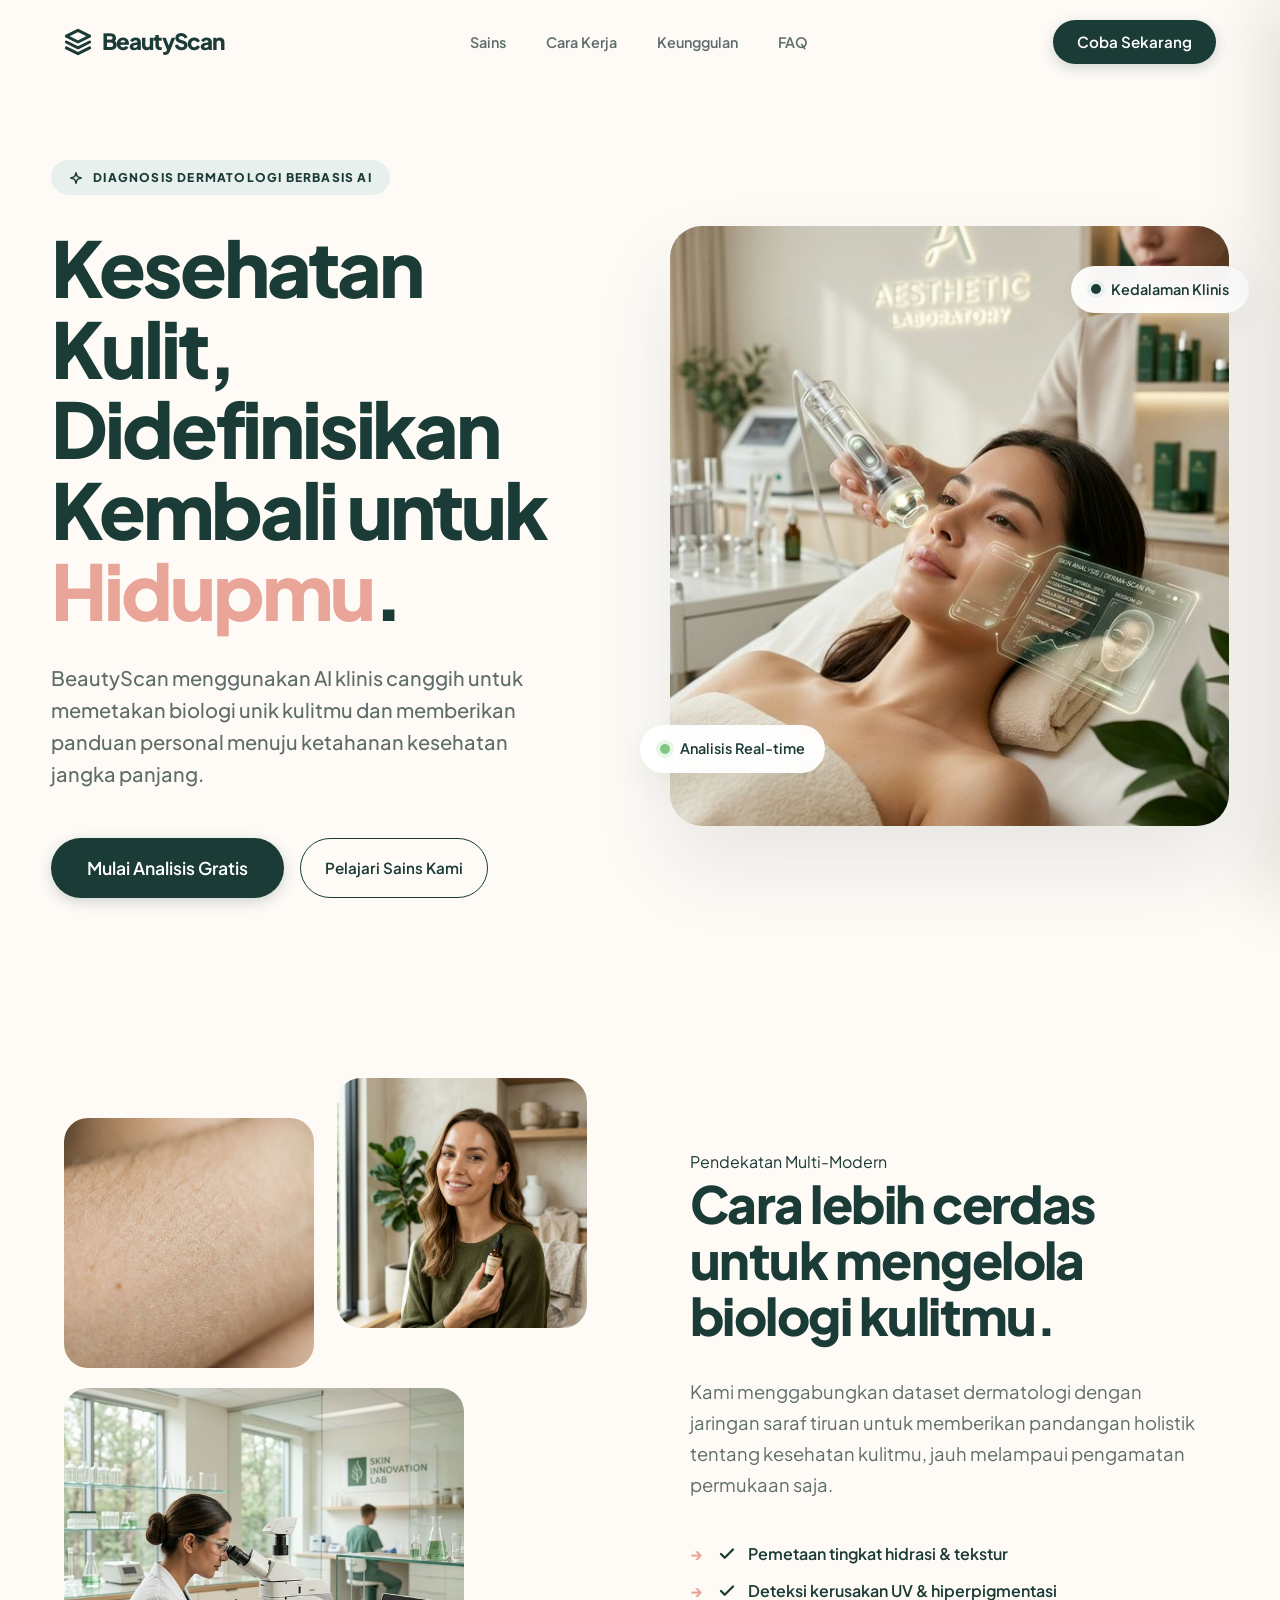
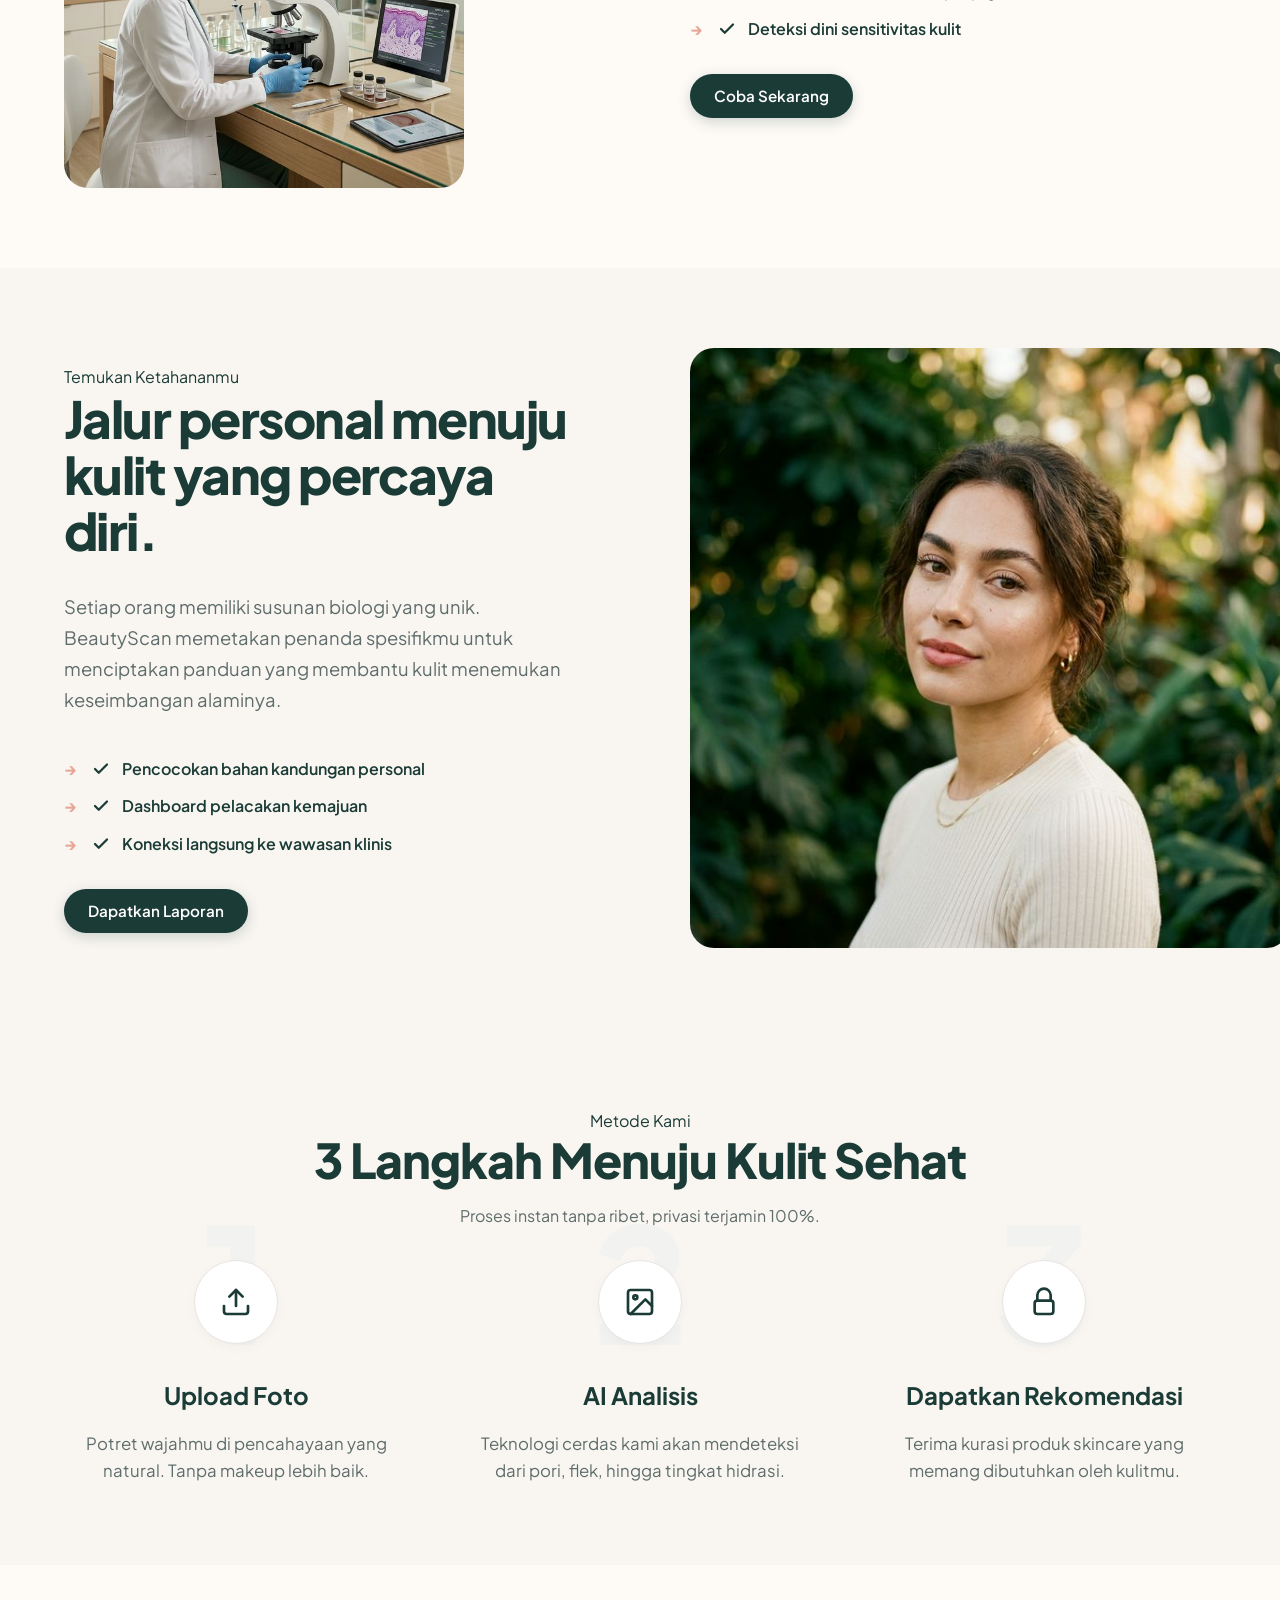
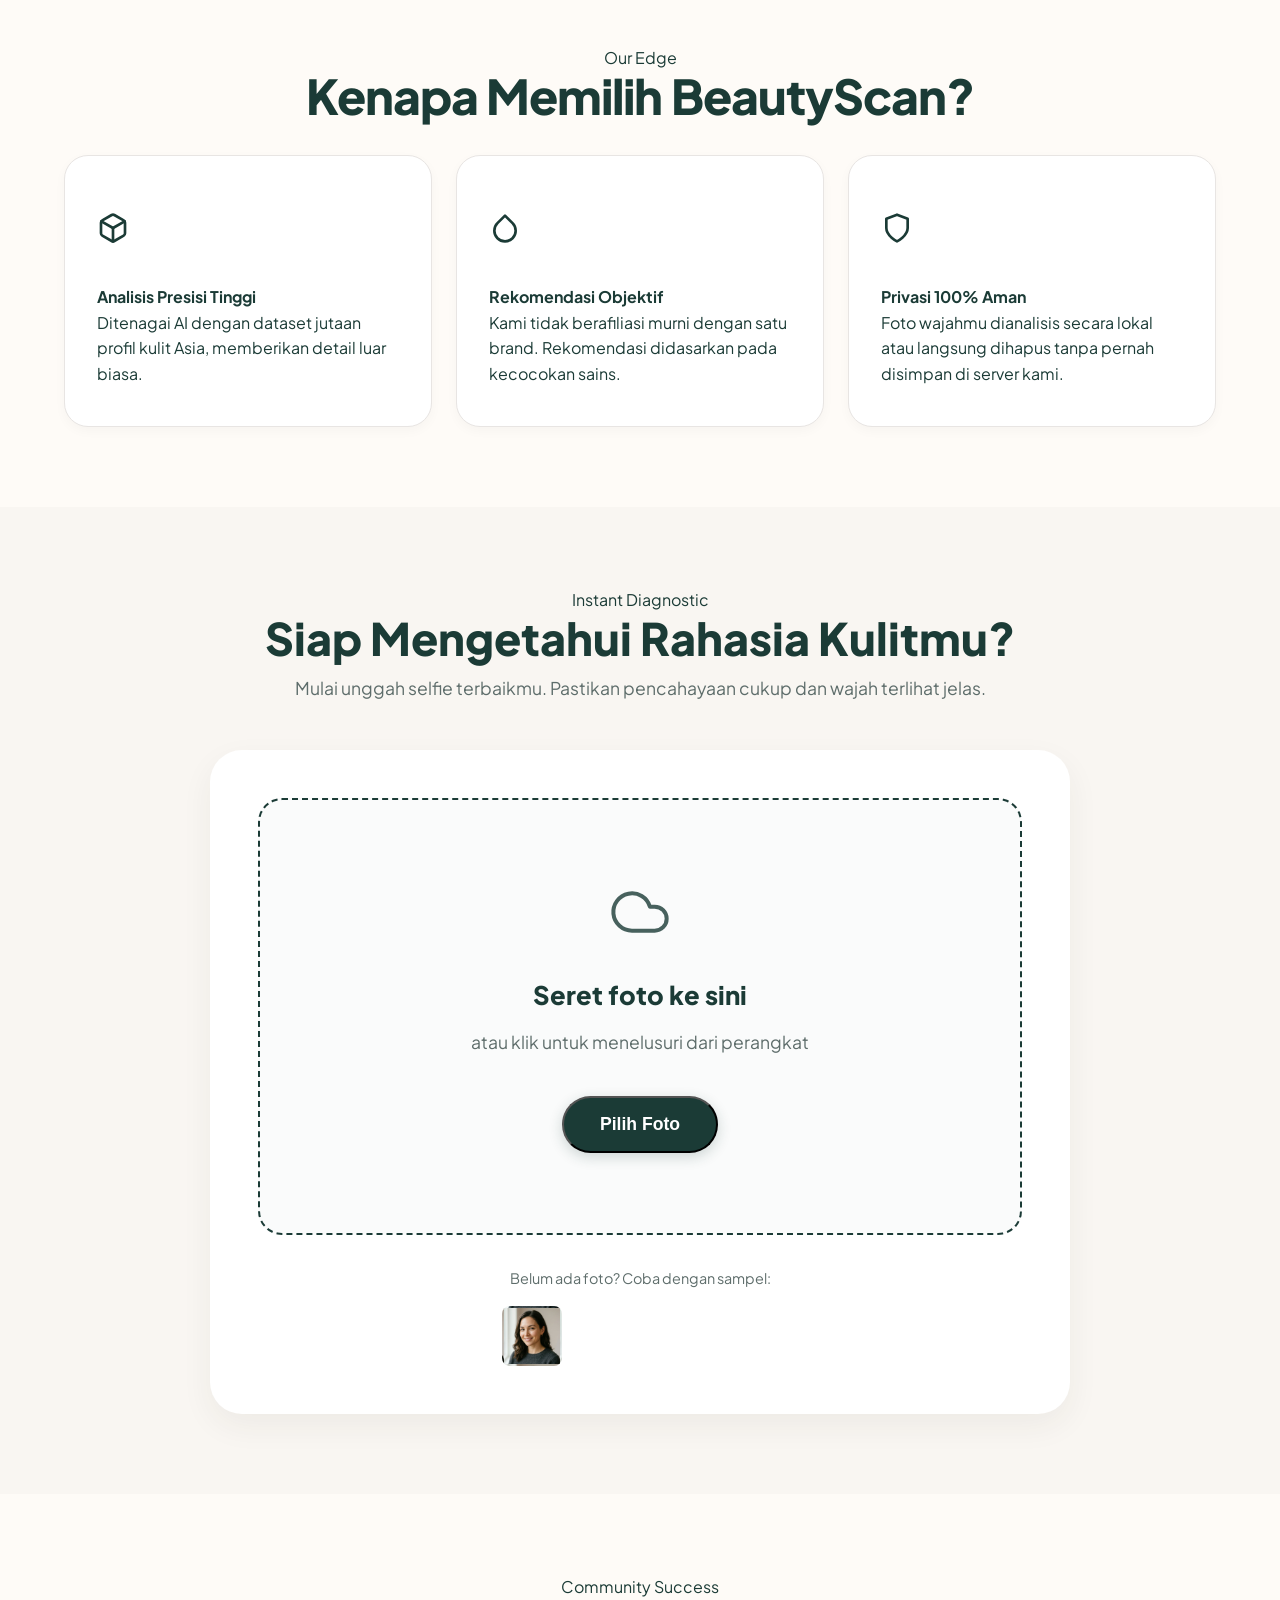
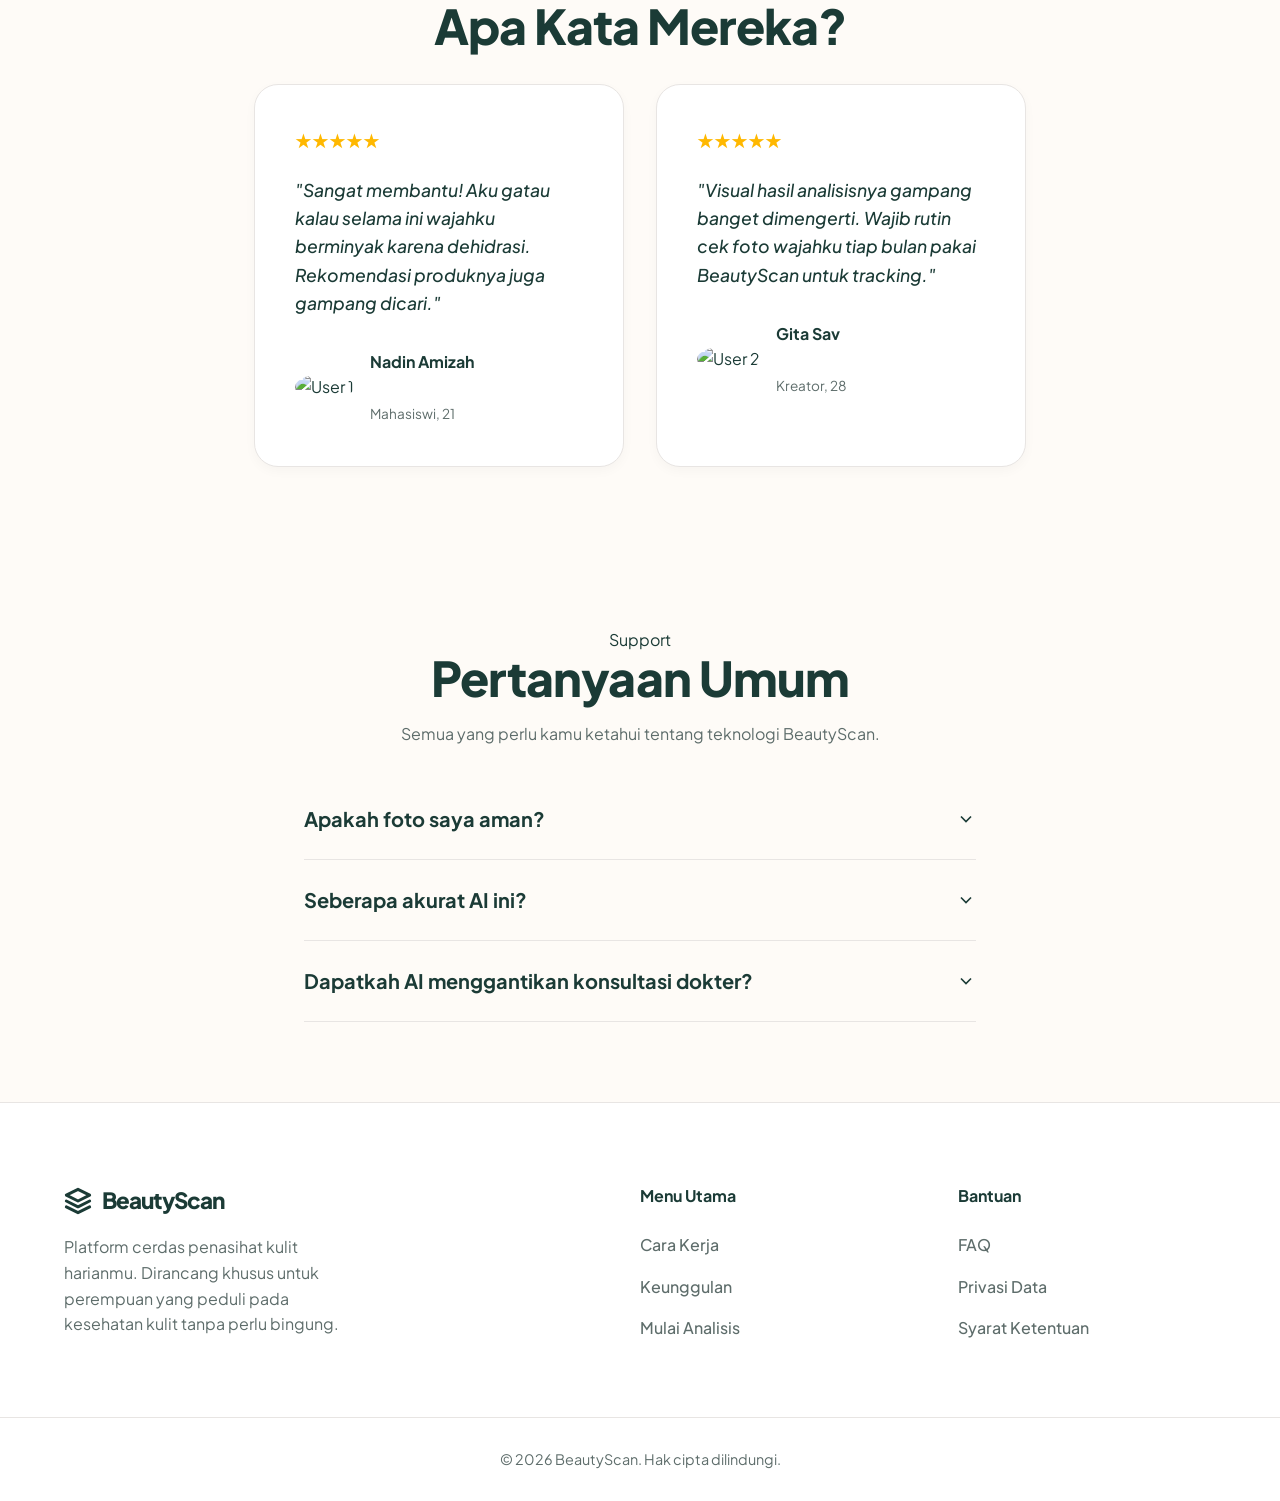
==== commit 2bffd0bb: "a" ====
--- a/index.html
+++ b/index.html
@@ -2,7 +2,10 @@
 <html lang="id">
 <head>
   <meta charset="UTF-8" />
-  <meta name="viewport" content="width=device-width, initial-scale=1.0" />
+  <meta name="viewport" content="width=device-width, initial-scale=1.0, maximum-scale=1.0, user-scalable=no" />
+  <meta name="theme-color" content="#FEFBF7" />
+  <meta name="apple-mobile-web-app-capable" content="yes" />
+  <meta name="apple-mobile-web-app-status-bar-style" content="default" />
   <title>BeautyScan — Kenali Kulitmu, Temukan Produk Terbaikmu</title>
   <meta name="description" content="Tools kecantikan AI untuk menganalisis kondisi kulit dan rekomendasi produk skincare terbaikmu." />
   
@@ -20,23 +23,39 @@
 
     <div id="homeView">
       <!-- 1. Navbar -->
-  <header class="app-header">
-    <div class="nav-container">
-      <div class="logo">
-        <svg width="28" height="28" viewBox="0 0 24 24" fill="none" stroke="var(--accent-main)" stroke-width="2.5" stroke-linecap="round" stroke-linejoin="round"><path d="M12 2L2 7l10 5 10-5-10-5z"/><path d="M2 17l10 5 10-5"/><path d="M2 12l10 5 10-5"/></svg>
-        <span>BeautyScan</span>
-      </div>
-      <nav class="nav-links">
-        <a href="#science">Sains</a>
-        <a href="#how-it-works">Cara Kerja</a>
-        <a href="#features">Keunggulan</a>
-        <a href="#upload-section">Analisis Kulit</a>
-      </nav>
-      <div class="nav-actions">
-        <a href="#upload-section" class="btn-cta">Coba Sekarang</a>
-      </div>
+    <header class="app-header">
+      <div class="nav-container">
+        <div class="logo">
+          <svg width="28" height="28" viewBox="0 0 24 24" fill="none" stroke="var(--accent-main)" stroke-width="2.5" stroke-linecap="round" stroke-linejoin="round"><path d="M12 2L2 7l10 5 10-5-10-5z"/><path d="M2 17l10 5 10-5"/><path d="M2 12l10 5 10-5"/></svg>
+          <span>Beauty<span>Scan</span></span>
+        </div>
+        
+        <nav class="nav-links">
+          <a href="#science">Sains</a>
+          <a href="#how-it-works">Cara Kerja</a>
+          <a href="#advantages">Keunggulan</a>
+          <a href="#faq">FAQ</a>
+        </nav>
+
+        <div class="nav-actions">
+          <a href="#upload-section" class="btn-cta">Coba Sekarang</a>
+          <button class="mobile-toggle" id="menuToggle">
+            <span></span>
+            <span></span>
+            <span></span>
+          </button>
+        </div>
+      </div>
+    </header>
+
+    <!-- Mobile Menu Overlay -->
+    <div class="mobile-menu" id="mobileMenu">
+      <a href="#science" class="menu-link">Sains</a>
+      <a href="#how-it-works" class="menu-link">Cara Kerja</a>
+      <a href="#advantages" class="menu-link">Keunggulan</a>
+      <a href="#faq" class="menu-link">FAQ</a>
+      <a href="#upload-section" class="btn-primary-large menu-link" style="text-align:center;">Mulai Analisis</a>
     </div>
-  </header>
 
   <!-- Bagian Marketing (Sembunyi saat hasil dirender) -->
   <div id="marketingPages">
@@ -83,9 +102,9 @@
           <h2>Cara lebih cerdas untuk mengelola biologi kulitmu.</h2>
           <p>Kami menggabungkan dataset dermatologi dengan jaringan saraf tiruan untuk memberikan pandangan holistik tentang kesehatan kulitmu, jauh melampaui pengamatan permukaan saja.</p>
           <ul class="checklist">
-            <li>Pemetaan tingkat hidrasi & tekstur</li>
-            <li>Deteksi kerusakan UV & hiperpigmentasi</li>
-            <li>Deteksi dini sensitivitas kulit</li>
+            <li><svg width="18" height="18" viewBox="0 0 24 24" fill="none" stroke="currentColor" stroke-width="3" stroke-linecap="round" stroke-linejoin="round"><polyline points="20 6 9 17 4 12"/></svg> Pemetaan tingkat hidrasi & tekstur</li>
+            <li><svg width="18" height="18" viewBox="0 0 24 24" fill="none" stroke="currentColor" stroke-width="3" stroke-linecap="round" stroke-linejoin="round"><polyline points="20 6 9 17 4 12"/></svg> Deteksi kerusakan UV & hiperpigmentasi</li>
+            <li><svg width="18" height="18" viewBox="0 0 24 24" fill="none" stroke="currentColor" stroke-width="3" stroke-linecap="round" stroke-linejoin="round"><polyline points="20 6 9 17 4 12"/></svg> Deteksi dini sensitivitas kulit</li>
           </ul>
           <a href="#upload-section" class="btn-cta">Coba Sekarang</a>
         </div>
@@ -103,9 +122,9 @@
           <h2>Jalur personal menuju kulit yang percaya diri.</h2>
           <p>Setiap orang memiliki susunan biologi yang unik. BeautyScan memetakan penanda spesifikmu untuk menciptakan panduan yang membantu kulit menemukan keseimbangan alaminya.</p>
           <ul class="checklist">
-            <li>Pencocokan bahan kandungan personal</li>
-            <li>Dashboard pelacakan kemajuan</li>
-            <li>Koneksi langsung ke wawasan klinis</li>
+            <li><svg width="18" height="18" viewBox="0 0 24 24" fill="none" stroke="currentColor" stroke-width="3" stroke-linecap="round" stroke-linejoin="round"><polyline points="20 6 9 17 4 12"/></svg> Pencocokan bahan kandungan personal</li>
+            <li><svg width="18" height="18" viewBox="0 0 24 24" fill="none" stroke="currentColor" stroke-width="3" stroke-linecap="round" stroke-linejoin="round"><polyline points="20 6 9 17 4 12"/></svg> Dashboard pelacakan kemajuan</li>
+            <li><svg width="18" height="18" viewBox="0 0 24 24" fill="none" stroke="currentColor" stroke-width="3" stroke-linecap="round" stroke-linejoin="round"><polyline points="20 6 9 17 4 12"/></svg> Koneksi langsung ke wawasan klinis</li>
           </ul>
           <a href="#upload-section" class="btn-cta">Dapatkan Laporan</a>
         </div>
@@ -148,7 +167,7 @@
     </section>
 
     <!-- 4. Features / Keunggulan -->
-    <section id="features" class="features-section section-spacer reveal">
+    <section id="advantages" class="features-section section-spacer reveal">
       <div class="container section-header center">
         <span class="small-badge">Our Edge</span>
         <h2>Kenapa Memilih BeautyScan?</h2>
@@ -213,46 +232,42 @@
           </div>
 
           <!-- State 2: Ready to Scan (Preview) -->
-          <div id="readyToScanState" class="card-state" style="display:none; padding: 30px;">
-            <div class="preview-container" style="display: grid; grid-template-columns: 1fr 360px; gap: 32px; align-items: start; text-align: left;">
+          <div id="readyToScanState" class="card-state ready-state-wrap" style="display:none;">
+            <div class="preview-grid">
               
-              <!-- Kolom Kiri: Preview & Tombol -->
-              <div class="preview-left-col">
-                <div class="image-preview-wrapper" style="position:relative; border-radius:15px; overflow:hidden; border: 4px solid var(--accent-main); margin-bottom: 24px; box-shadow: var(--shadow-sm);">
-                  <img id="uploadPreviewImg" src="" alt="Preview" style="width:100%; height:320px; object-fit:cover; display:block;">
-                  <div style="position:absolute; bottom:0; width:100%; background:rgba(0,0,0,0.6); color:white; padding:10px; font-size:0.85rem; text-align:center; font-weight:600;">Foto Terdeteksi & Siap Analisis</div>
+              <!-- Left: Preview & Tombol -->
+              <div class="preview-visual">
+                <div class="image-preview-wrapper">
+                  <img id="uploadPreviewImg" src="" alt="Preview">
+                  <div class="preview-overlay-text">Foto Terdeteksi & Siap Analisis</div>
                 </div>
-                <div class="ready-actions" style="display:flex; flex-direction:column; gap:12px;">
+                <div class="ready-actions">
                   <button class="btn-primary-large" id="confirmScanBtn">Analisis Sekarang</button>
-                  <button class="btn-cta" style="background:transparent; color:var(--text-muted); border:none; box-shadow:none; padding:8px;" onclick="location.reload()">Batalkan & Ganti Foto</button>
+                  <button class="btn-cancel" onclick="location.reload()">Batalkan & Ganti Foto</button>
                 </div>
               </div>
 
-              <!-- Kolom Kanan: Info & Checklist -->
-              <div class="preview-info-col" style="background: var(--base-bg); padding: 24px; border-radius: 16px; border: 1px solid var(--border-color);">
-                <span class="small-badge" style="margin-bottom: 12px; display:block;">Validasi Foto AI</span>
-                <h4 style="margin-bottom: 20px; font-size: 1.15rem; font-weight: 700; color:var(--text-main);">Syarat Kualitas Foto</h4>
-                <ul class="checklist-anim" style="list-style: none; padding: 0; margin-bottom: 0; font-size: 0.95rem; color: var(--text-muted);">
-                  <li style="margin-bottom: 16px; display:flex; gap:12px; align-items: flex-start;">
-                    <svg width="20" height="20" fill="none" stroke="var(--accent-main)" stroke-width="2.5" stroke-linecap="round" stroke-linejoin="round" style="flex-shrink:0; margin-top:2px;"><polyline points="20 6 9 17 4 12"></polyline></svg>
-                    <span><strong>Wajah Penuh:</strong> Pastikan menghadap ke depan tanpa terpotong.</span>
+              <!-- Right: Info & Checklist -->
+              <div class="preview-details">
+                <span class="small-badge">Validasi Foto AI</span>
+                <h4>Syarat Kualitas Foto</h4>
+                <ul class="checklist-anim preview-checklist">
+                  <li>
+                    <svg width="20" height="20" viewBox="0 0 24 24" fill="none" stroke="var(--accent-main)" stroke-width="3" stroke-linecap="round" stroke-linejoin="round"><polyline points="20 6 9 17 4 12"/></svg>
+                    <span><strong>Wajah Penuh:</strong> Tanpa terpotong.</span>
                   </li>
-                  <li style="margin-bottom: 16px; display:flex; gap:12px; align-items: flex-start;">
-                     <svg width="20" height="20" fill="none" stroke="var(--accent-main)" stroke-width="2.5" stroke-linecap="round" stroke-linejoin="round" style="flex-shrink:0; margin-top:2px;"><polyline points="20 6 9 17 4 12"></polyline></svg>
-                    <span><strong>Pencahayaan Terang:</strong> Gunakan cahaya alami/lampu merata.</span>
+                  <li>
+                    <svg width="20" height="20" viewBox="0 0 24 24" fill="none" stroke="var(--accent-main)" stroke-width="3" stroke-linecap="round" stroke-linejoin="round"><polyline points="20 6 9 17 4 12"/></svg>
+                    <span><strong>Pencahayaan Terang:</strong> Cahaya merata.</span>
                   </li>
-                  <li style="margin-bottom: 16px; display:flex; gap:12px; align-items: flex-start;">
-                     <svg width="20" height="20" fill="none" stroke="var(--accent-main)" stroke-width="2.5" stroke-linecap="round" stroke-linejoin="round" style="flex-shrink:0; margin-top:2px;"><polyline points="20 6 9 17 4 12"></polyline></svg>
-                    <span><strong>Area Versih:</strong> Lepaskan kacamata & hindari makeup tebal.</span>
-                  </li>
-                  <li style="display:flex; gap:12px; align-items: flex-start;">
-                     <svg width="20" height="20" fill="none" stroke="var(--accent-main)" stroke-width="2.5" stroke-linecap="round" stroke-linejoin="round" style="flex-shrink:0; margin-top:2px;"><polyline points="20 6 9 17 4 12"></polyline></svg>
-                    <span><strong>Ukuran File Optimal:</strong> File gambar tidak lebih dari 5MB (terdeteksi aman).</span>
+                  <li>
+                    <svg width="20" height="20" viewBox="0 0 24 24" fill="none" stroke="var(--accent-main)" stroke-width="3" stroke-linecap="round" stroke-linejoin="round"><polyline points="20 6 9 17 4 12"/></svg>
+                    <span><strong>Area Bersih:</strong> Tanpa makeup tebal.</span>
                   </li>
                 </ul>
                 
-                <div style="margin-top:28px; padding: 16px; background: rgba(232, 165, 152, 0.1); border-radius: 12px; font-size: 0.85rem; color: var(--text-muted); border: 1px solid rgba(232, 165, 152, 0.2);">
-                  <strong style="color:var(--text-main);">💡 AI Note:</strong> Diagnosis kulit sangat bergantung pada akurasi warna dan ketajaman foto wajah.
+                <div class="ai-note-box">
+                  <strong>💡 AI Note:</strong> Diagnosis sangat bergantung pada akurasi warna dan ketajaman foto wajah.
                 </div>
               </div>
 
@@ -290,7 +305,7 @@
     </section>
 
     <!-- FAQ Section -->
-    <section class="faq-section section-spacer">
+    <section id="faq" class="faq-section section-spacer">
       <div class="container faq-container">
         <div class="section-header center">
           <span class="small-badge">Support</span>
@@ -334,12 +349,12 @@
         <div class="f-col">
           <h4>Menu Utama</h4>
           <a href="#how-it-works">Cara Kerja</a>
-          <a href="#features">Keunggulan</a>
+          <a href="#advantages">Keunggulan</a>
           <a href="#upload-section">Mulai Analisis</a>
         </div>
         <div class="f-col">
           <h4>Bantuan</h4>
-          <a href="#">FAQ</a>
+          <a href="#faq">FAQ</a>
           <a href="#">Privasi Data</a>
           <a href="#">Syarat Ketentuan</a>
         </div>
@@ -351,6 +366,26 @@
     </div> <!-- End of marketingPages -->
   </div> <!-- End of homeView -->
 
-  <script src="script.js"></script>
-</body>
+    <script>
+      // Mobile Menu Logic
+      const menuToggle = document.getElementById('menuToggle');
+      const mobileMenu = document.getElementById('mobileMenu');
+      const menuLinks = document.querySelectorAll('.menu-link');
+
+      menuToggle.addEventListener('click', () => {
+        menuToggle.classList.toggle('active');
+        mobileMenu.classList.toggle('active');
+        document.body.style.overflow = mobileMenu.classList.contains('active') ? 'hidden' : 'auto';
+      });
+
+      menuLinks.forEach(link => {
+        link.addEventListener('click', () => {
+          menuToggle.classList.remove('active');
+          mobileMenu.classList.remove('active');
+          document.body.style.overflow = 'auto';
+        });
+      });
+    </script>
+    <script src="script.js"></script>
+  </body>
 </html>
--- a/style.css
+++ b/style.css
@@ -44,6 +44,12 @@
 .page-fade-in {
   opacity: 0;
   transition: opacity 0.5s ease-out;
+}
+
+html, body {
+  overflow-x: hidden;
+  width: 100%;
+  position: relative;
 }
 
 body {
@@ -89,9 +95,9 @@
 a { text-decoration: none; color: inherit; transition: var(--transition); }
 
 .container {
-  max-width: 100%;
+  max-width: 1400px;
   margin: 0 auto;
-  padding: 0 4%;
+  padding: 0 5%;
 }
 
 .alt-bg {
@@ -137,7 +143,7 @@
   background: transparent;
   position: fixed;
   top: 0; left: 0; right: 0;
-  z-index: 1000;
+  z-index: 2500; /* Higher than mobile menu overlay */
   transition: all 0.4s ease;
 }
 
@@ -149,11 +155,64 @@
   box-shadow: var(--shadow-sm);
 }
 
-.nav-container { display: flex; justify-content: space-between; align-items: center; max-width: 100%; margin: 0 auto; padding: 0 4%;}
-.logo { display:flex; align-items:center; gap:8px; font-weight:800; font-size:1.3rem; color:var(--text-main); letter-spacing: -0.02em;}
-.nav-links { display: flex; gap: 40px; font-weight: 500; font-size: 0.95rem; color: var(--text-muted); }
+.nav-container { display: flex; justify-content: space-between; align-items: center; max-width: 1400px; margin: 0 auto; padding: 0 5%;}
+.logo { display:flex; align-items:center; gap:10px; font-weight:800; font-size:1.4rem; color:var(--text-main); letter-spacing: -0.04em;}
+.nav-links { display: flex; gap: 40px; font-weight: 600; font-size: 0.9rem; color: var(--text-muted); }
+.nav-links a { transition: all 0.3s ease; }
 .nav-links a:hover { color: var(--accent-main); }
-.nav-actions { display: flex; align-items: center; }
+.nav-actions { display: flex; align-items: center; gap: 15px; }
+
+/* Hamburger Menu Toggle */
+.mobile-toggle { 
+  display: none; 
+  background: transparent; 
+  border: none; 
+  cursor: pointer; 
+  padding: 10px; 
+  z-index: 2000; /* Extremely high to stay on top */
+  position: relative;
+}
+.mobile-toggle span { 
+  display: block; 
+  width: 25px; 
+  height: 2px; 
+  background: var(--text-main); /* Ensure visible color */
+  margin: 5px 0; 
+  transition: 0.3s; 
+}
+.mobile-toggle.active span { background: var(--text-main); }
+.mobile-toggle.active span:nth-child(1) { transform: rotate(-45deg) translate(-5px, 6px); }
+.mobile-toggle.active span:nth-child(2) { opacity: 0; }
+.mobile-toggle.active span:nth-child(3) { transform: rotate(45deg) translate(-5px, -6px); }
+
+/* Mobile Menu Overlay */
+.mobile-menu {
+  position: fixed; 
+  top: 0; 
+  right: -100%; 
+  width: 100%; 
+  height: 100vh;
+  background: white; 
+  z-index: 1500; 
+  padding: 120px 40px;
+  display: flex; 
+  flex-direction: column; 
+  gap: 30px;
+  transition: 0.4s cubic-bezier(0.19, 1, 0.22, 1);
+  box-shadow: -20px 0 60px rgba(0,0,0,0.1);
+}
+.mobile-menu.active { right: 0; }
+.mobile-menu a.menu-link { font-size: 1.5rem; font-weight: 800; color: var(--text-main); text-decoration: none; }
+.mobile-menu .btn-primary-large { 
+  margin-top: 20px; 
+  color: white !important; 
+  font-size: 1.1rem; 
+  padding: 20px; 
+  display: flex !important; /* Ensure it treats as block/flex */
+}
+
+
+
 
 /* ── HERO SECTION ── */
 .hero-section {
@@ -170,34 +229,40 @@
 }
 
 .hero-badge {
-  display: inline-block;
-  font-size: 0.85rem;
-  font-weight: 600;
+  display: inline-flex;
+  align-items: center;
+  gap: 10px;
+  font-size: 0.75rem;
+  font-weight: 800;
+  text-transform: uppercase;
+  letter-spacing: 0.1em;
   color: var(--accent-main);
   background: var(--accent-light);
-  padding: 6px 16px;
-  border-radius: var(--radius-pill);
-  margin-bottom: 24px;
+  padding: 8px 18px;
+  border-radius: 100px;
+  margin-bottom: 32px;
 }
 
 .hero-headline {
-  font-size: clamp(2.5rem, 5vw, 4.2rem);
+  font-size: clamp(2.8rem, 6vw, 4.8rem);
   font-weight: 800;
-  line-height: 1.15;
-  margin-bottom: 24px;
-  letter-spacing: -0.03em;
+  line-height: 1.05;
+  margin-bottom: 32px;
+  letter-spacing: -0.04em;
+  color: var(--text-main);
 }
 
 .hero-headline span {
-  color: var(--accent-main);
+  color: var(--accent-secondary);
 }
 
 .hero-subtitle {
-  font-size: 1.15rem;
+  font-size: 1.25rem;
   color: var(--text-muted);
-  margin-bottom: 40px;
-  max-width: 90%;
-  line-height: 1.7;
+  margin-bottom: 48px;
+  max-width: 85%;
+  line-height: 1.6;
+  font-weight: 500;
 }
 
 /* Hero Visual */
@@ -209,9 +274,10 @@
 }
 .hero-img {
   width: 100%;
-  height: 540px;
+  height: 600px;
   object-fit: cover;
   border-radius: var(--radius-xl);
+  box-shadow: 0 40px 80px rgba(27, 59, 54, 0.1);
 }
 
 .floating-badge {
@@ -301,18 +367,19 @@
 .img-sub { border-radius: var(--radius-lg); height: 250px; object-fit: cover; }
 
 .content-block h2 {
-  font-size: clamp(2rem, 4vw, 3rem);
+  font-size: clamp(2.2rem, 4vw, 3.4rem);
   font-weight: 800;
   line-height: 1.1;
-  margin-bottom: 24px;
-  letter-spacing: -0.02em;
+  margin-bottom: 32px;
+  letter-spacing: -0.03em;
 }
 
 .content-block p {
-  font-size: 1.1rem;
+  font-size: 1.15rem;
   color: var(--text-muted);
-  margin-bottom: 32px;
-  max-width: 500px;
+  margin-bottom: 40px;
+  max-width: 520px;
+  line-height: 1.7;
 }
 
 .checklist {
@@ -508,17 +575,17 @@
 .upload-border-dashed {
   border: 2px dashed var(--accent-main);
   border-radius: var(--radius-lg);
-  padding: 60px 20px;
+  padding: 80px 40px;
   transition: var(--transition);
-  background: rgba(250, 218, 221, 0.1);
+  background: rgba(27, 59, 54, 0.02);
 }
 .modern-card.drag-over .upload-border-dashed {
   background: var(--accent-light);
   border-style: solid;
 }
-.cloud-icon { color: var(--accent-main); margin-bottom: 20px; }
-.upload-border-dashed h3 { font-size: 1.4rem; font-weight: 700; margin-bottom: 8px; }
-.drop-text { color: var(--text-muted); margin-bottom: 32px; }
+.cloud-icon { color: var(--accent-main); margin-bottom: 24px; opacity: 0.8; }
+.upload-border-dashed h3 { font-size: 1.6rem; font-weight: 800; margin-bottom: 12px; }
+.drop-text { color: var(--text-muted); margin-bottom: 40px; font-size: 1.1rem; }
 
 .sample-images-wrap { margin-top: 32px; }
 .sample-text { font-size: 0.9rem; color: var(--text-muted); margin-bottom: 16px; }
@@ -570,6 +637,57 @@
 .scan-hint { font-size: 0.9rem; color: var(--text-muted); }
 
 
+/* ── PREVIEW STATE (READY TO SCAN) ── */
+.ready-state-wrap { padding: 40px; }
+.preview-grid { 
+  display: grid; 
+  grid-template-columns: 1fr 340px; 
+  gap: 40px; 
+  text-align: left; 
+  align-items: start;
+}
+.preview-visual { display: flex; flex-direction: column; gap: 24px; }
+.image-preview-wrapper { 
+  position: relative; 
+  border-radius: 20px; 
+  overflow: hidden; 
+  border: 4px solid var(--accent-main); 
+  box-shadow: var(--shadow-md); 
+}
+.image-preview-wrapper img { width: 100%; height: 320px; object-fit: cover; display: block; }
+.preview-overlay-text { 
+  position: absolute; bottom: 0; width: 100%; 
+  background: rgba(27, 59, 54, 0.85); color: white; 
+  padding: 12px; font-size: 0.8rem; text-align: center; font-weight: 700; 
+}
+
+.ready-actions { display: flex; flex-direction: column; gap: 12px; }
+.btn-primary-large { color: white !important; }
+.btn-cancel { 
+  background: transparent; color: var(--text-muted); 
+  border: none; padding: 10px; font-weight: 700; cursor: pointer; transition: 0.3s; 
+}
+.btn-cancel:hover { color: var(--accent-main); }
+
+.preview-details { 
+  background: var(--base-bg); 
+  padding: 32px; 
+  border-radius: 24px; 
+  border: 1px solid var(--border-color); 
+}
+.preview-details h4 { font-size: 1.25rem; font-weight: 800; margin-bottom: 24px; color: var(--text-main); }
+.preview-checklist { list-style: none; padding: 0; margin: 0; }
+.preview-checklist li { display: flex; gap: 12px; align-items: flex-start; margin-bottom: 20px; font-size: 0.95rem; color: var(--text-muted); line-height: 1.4; }
+.preview-checklist li svg { flex-shrink: 0; margin-top: 2px; }
+.preview-checklist li strong { color: var(--text-main); }
+
+.ai-note-box { 
+  margin-top: 32px; padding: 20px; 
+  background: rgba(232, 165, 152, 0.1); border-radius: 16px; 
+  font-size: 0.85rem; color: var(--text-muted); line-height: 1.5;
+  border: 1px solid rgba(232, 165, 152, 0.2);
+}
+
 /* ── TESTIMONIALS ── */
 .testi-grid { display: grid; grid-template-columns: 1fr 1fr; gap: 32px; max-width: 900px; margin: 0 auto;}
 .testi-card {
@@ -585,6 +703,8 @@
 .t-avatar img { width: 48px; height: 48px; border-radius: 50%; object-fit: cover; }
 .t-info strong { font-weight: 700; display: block; }
 .t-info span { font-size: 0.85rem; color: var(--text-muted); }
+
+
 
 
 /* ── FOOTER ── */
@@ -818,40 +938,153 @@
 
 
 /* ── IMMERSIVE SCAN VIEW ── */
-.scan-fullscreen { display: flex; align-items: center; justify-content: center; width: 100vw; height: 100vh; padding: 40px; background: var(--base-bg); position: fixed; inset: 0; z-index: 1000; }
-.scan-layout-container { display: grid; grid-template-columns: 1.1fr 1fr; width: 100%; max-width: 1100px; height: 85vh; background: white; border-radius: 32px; overflow: hidden; box-shadow: 0 50px 100px rgba(27, 59, 54, 0.12); border: 1px solid rgba(27, 59, 54, 0.05); }
-.scan-visual-pane { background: #fbfbf9; display: flex; align-items: center; justify-content: center; padding: 40px; position: relative; overflow: hidden; border-right: 1px solid var(--border-color); }
-.scan-photo-frame { position: relative; width: 100%; max-width: 420px; max-height: calc(100% - 20px); aspect-ratio: 4/5; border-radius: 24px; overflow: hidden; box-shadow: 0 30px 60px rgba(27,59,54,0.12); display: flex; align-items: center; justify-content: center; }
-.scan-photo-frame img { width: 100%; height: 100%; object-fit: cover; }
-.scan-dashboard-pane { display: flex; flex-direction: column; padding: 60px 50px; background: white; }
-.scan-live-badge { display: inline-block; padding: 6px 14px; background: var(--accent-light); color: var(--accent-main); border-radius: 100px; font-size: 0.75rem; font-weight: 800; margin-bottom: 20px; letter-spacing: 0.05em; }
-.scan-msg { font-size: 2rem; font-weight: 800; line-height: 1.2; letter-spacing: -0.02em; margin-bottom: 12px; }
-.scan-sub { color: var(--text-muted); line-height: 1.6; margin-bottom: 40px; }
-.scan-progress-track { height: 10px; background: #F0f0ed; border-radius: 100px; overflow: hidden; margin-bottom: 12px; }
-.scan-progress-fill { height: 100%; background: linear-gradient(90deg, var(--accent-main), var(--accent-secondary)); transition: width 0.1s linear; }
-.progress-info { display: flex; justify-content: space-between; font-weight: 700; font-size: 0.85rem; margin-bottom: 8px; }
-
-/* Responsive Overrides */
+.scan-fullscreen { 
+  display: flex; 
+  align-items: center; 
+  justify-content: center; 
+  width: 100vw; 
+  min-height: 100vh; 
+  padding: 40px; 
+  background: #FEFBF7; 
+  position: fixed; 
+  inset: 0; 
+  z-index: 1000; 
+  overflow-y: auto; 
+}
+.scan-layout-container { 
+  display: grid; 
+  grid-template-columns: 1.1fr 1fr; 
+  width: 100%; 
+  max-width: 1100px; 
+  min-height: 80vh;
+  margin: auto;
+  background: white; 
+  border-radius: 40px; 
+  overflow: hidden; 
+  box-shadow: 0 60px 120px rgba(27, 59, 54, 0.12); 
+  border: 1px solid rgba(27, 59, 54, 0.05); 
+}
+
+.scan-visual-pane { background: #F7F7F5; display: flex; align-items: center; justify-content: center; padding: 60px; position: relative; overflow: hidden; border-right: 1px solid var(--border-color); }
+
+/* Scientific Laser Scan Effect */
+.scan-photo-frame { position: relative; width: 100%; max-width: 440px; aspect-ratio: 4/5; border-radius: 32px; overflow: hidden; box-shadow: 0 40px 80px rgba(0,0,0,0.15); }
+.scan-photo-frame img { width: 100%; height: 100%; object-fit: cover; filter: grayscale(1) brightness(0.8); }
+.scan-laser { position: absolute; top: 0; left: 0; width: 100%; height: 4px; background: linear-gradient(90deg, transparent, var(--accent-main), transparent); box-shadow: 0 0 20px var(--accent-main); z-index: 5; animation: laserMove 3s ease-in-out infinite; }
+@keyframes laserMove { 0% { top: 0; } 50% { top: 100%; } 100% { top: 0; } }
+
+.scan-dashboard-pane { display: flex; flex-direction: column; padding: 70px 60px; background: white; justify-content: center; }
+.scan-live-badge { display: inline-flex; align-items: center; gap: 8px; padding: 6px 14px; background: #E8F5E9; color: #2E7D32; border-radius: 100px; font-size: 0.7rem; font-weight: 800; margin-bottom: 24px; letter-spacing: 0.1em; text-transform: uppercase; }
+.badge-dot-live { width: 6px; height: 6px; background: #2E7D32; border-radius: 50%; animation: pulseLive 1.5s infinite; }
+@keyframes pulseLive { 0% { opacity: 1; transform: scale(1); } 50% { opacity: 0.4; transform: scale(1.2); } 100% { opacity: 1; transform: scale(1); } }
+
+.scan-msg { font-size: 2.4rem; font-weight: 800; line-height: 1.1; margin-bottom: 16px; letter-spacing: -0.02em; }
+.scan-sub { color: var(--text-muted); line-height: 1.6; margin-bottom: 48px; font-size: 1.1rem; }
+
+.scan-progress-area { margin-bottom: 40px; }
+.scan-progress-track { height: 12px; background: #EEEBE6; border-radius: 100px; overflow: hidden; margin-bottom: 12px; }
+.scan-progress-fill { height: 100%; background: var(--accent-main); width: 0%; transition: width 0.3s ease; }
+.progress-info { display: flex; justify-content: space-between; font-weight: 800; font-size: 0.9rem; color: var(--text-main); }
+
+/* Analysis Steps List */
+.analysis-steps { display: flex; flex-direction: column; gap: 16px; }
+.step-item { display: flex; align-items: center; gap: 12px; font-size: 0.95rem; font-weight: 700; color: var(--text-muted); transition: all 0.3s ease; opacity: 0.5; }
+.step-item.active { color: var(--accent-main); opacity: 1; }
+.step-item.done { color: var(--text-main); opacity: 0.8; }
+.step-icon-check { width: 20px; height: 20px; display: flex; align-items: center; justify-content: center; border: 2px solid #DDD; border-radius: 50%; font-size: 0.7rem; }
+.step-item.done .step-icon-check { background: var(--accent-main); border-color: var(--accent-main); color: white; }
+
+
+/* ── UNIVERSAL RESPONSIVE POLISH ── */
 @media (max-width: 1024px) {
+  .mobile-toggle { display: block; }
+  .nav-links { display: none; } 
+  .nav-container { padding: 0 5%; }
+  .logo span { font-size: 1.2rem; }
+  .nav-actions .btn-cta { display: none; } /* Hide in header on mobile, keep in hero */
+
+  .hero-container { grid-template-columns: 1fr; text-align: center; gap: 40px; padding-top: 20px; padding-bottom: 60px; }
+  .hero-subtitle { margin: 0 auto 32px; width: 100%; max-width: 100%; font-size: 1.15rem; }
+  .hero-btns { flex-direction: column; width: 100%; gap: 12px; }
+  .hero-btns a { width: 100%; text-align: center; padding: 18px !important; font-size: 1rem !important; }
+  .hero-img { height: 350px; } 
+
+  .badge-1 { right: 10px; top: 20px; font-size: 0.8rem; }
+  .badge-2 { left: 10px; bottom: 30px; font-size: 0.8rem; }
+
+  .medvi-grid { grid-template-columns: 1fr; gap: 30px; }
+  .medvi-grid.reverse { direction: ltr; }
+  .grid-visual-composite { gap: 10px; padding: 0; }
+  .img-main { height: auto !important; max-height: 400px; width: 100%; }
+  
+  .steps-grid { grid-template-columns: 1fr; gap: 24px; }
+  .features-grid { grid-template-columns: 1fr; gap: 20px; }
+  
+  .upload-border-dashed { padding: 40px 20px; } /* Fixed height issue on mobile */
+  .drop-text { margin-bottom: 24px; font-size: 0.95rem; }
+  .btn-upload-massive { width: 100%; }
+
+  .preview-grid { grid-template-columns: 1fr; gap: 24px; }
+  .ready-state-wrap { padding: 24px; }
+  .image-preview-wrapper img { height: 260px; }
+  .preview-details { padding: 24px; }
+  
+  .testi-grid { grid-template-columns: 1fr; gap: 24px; padding: 0; }
+  .testi-card { padding: 30px 24px; }
+  
   .report-container { flex-direction: column; }
-  .report-sidebar { width: 100%; height: auto; position: relative; padding: 24px; border-right: none; border-bottom: 1px solid var(--border-color); }
-  .report-main { padding: 40px 24px; }
+  .report-sidebar { 
+    width: 100%; height: auto; position: relative; padding: 30px 24px; 
+    border-right: none; border-bottom: 1px solid var(--border-color); 
+  }
+  .sidebar-header { margin-bottom: 30px; }
+  .sidebar-user { display: grid; grid-template-columns: auto 1fr 1fr; align-items: center; gap: 20px; padding: 16px; margin-bottom: 20px; }
+  .user-avatar-wrap { margin-bottom: 0; }
+  .avatar-placeholder { margin-bottom: 0; }
+  .report-nav { flex-direction: row; overflow-x: auto; padding-bottom: 10px; gap: 5px; }
+  .report-nav a { white-space: nowrap; padding: 10px 16px; font-size: 0.85rem; }
+  .btn-re-scan { margin-top: 15px; width: 100%; }
+
+  .report-main { padding: 40px 24px; height: auto; overflow: visible; }
+  .report-header { flex-direction: column; align-items: flex-start; gap: 20px; margin-bottom: 40px; }
+  .report-header h1 { font-size: 2.8rem; }
+  
   .diagnostic-grid { grid-template-columns: 1fr; gap: 40px; }
   .results-cards-grid { grid-template-columns: 1fr; }
   .products-grid-modern { grid-template-columns: 1fr; }
-  .scan-layout-container { grid-template-columns: 1fr; height: auto; max-height: 90vh; overflow-y: auto; }
-  .scan-visual-pane { border-right: none; border-bottom: 1px solid var(--border-color); padding: 30px; }
+  
+  .scan-layout-container { grid-template-columns: 1fr; min-height: auto; height: auto; max-width: 500px; }
+  .scan-visual-pane { border-right: none; border-bottom: 1px solid var(--border-color); padding: 40px 24px; }
+  .scan-dashboard-pane { padding: 40px 24px; }
+  .scan-photo-frame { max-width: 100%; }
 }
 
 @media (max-width: 640px) {
-  .report-header h1 { font-size: 2.5rem; }
-  .section-card { padding: 24px; border-radius: 20px; }
-  .report-sidebar { padding: 20px; }
-  .avatar-placeholder { width: 36px; height: 36px; font-size: 0.9rem; }
-  .scan-msg { font-size: 1.6rem; }
-}
-
-/* Report Additions */
+  .hero-headline { font-size: 2.2rem; }
+  .hero-subtitle { font-size: 1.1rem; width: 100%; max-width: 100%; }
+  .hero-btns { flex-direction: column; width: 100%; }
+  .hero-btns a { width: 100%; text-align: center; }
+  .hero-img { height: 350px; } /* Adjusted for mobile */
+  
+  .scan-msg { font-size: 1.8rem; }
+  .scan-fullscreen { padding: 15px; }
+  .scan-layout-container { border-radius: 24px; }
+  
+  .section-card { padding: 24px; border-radius: 20px; margin-bottom: 24px; }
+  .report-header h1 { font-size: 2.22rem; }
+  .diagnostic-grid { gap: 24px; }
+  .insight-status-wrap h2 { font-size: 1.8rem; }
+  .metric-item { grid-template-columns: 1fr 40px; gap: 10px; }
+  .metric-label { grid-column: span 2; }
+  
+  .category-tabs { width: 100%; overflow-x: auto; flex-wrap: nowrap; }
+  .tab-btn { padding: 10px 16px; font-size: 0.85rem; }
+  
+  .footer-grid { grid-template-columns: 1fr; gap: 40px; text-align: center; }
+  .f-about { margin: 16px auto 0; }
+}
+
+/* ── ADDITIONAL REFINEMENTS ── */
 .result-card-header { display: flex; align-items: center; gap: 16px; margin-bottom: 24px; }
 .result-title-group { display: flex; flex-direction: column; gap: 4px; }
 .result-title { font-size: 1.1rem; font-weight: 800; color: var(--text-main); line-height: 1.2; }
@@ -863,3 +1096,4 @@
 
 .detail-row { font-size: 0.9rem; color: var(--text-muted); line-height: 1.6; margin-bottom: 16px; }
 .detail-row strong { display: block; color: var(--text-main); font-weight: 800; font-size: 0.7rem; text-transform: uppercase; letter-spacing: 0.1em; margin-bottom: 4px; }
+
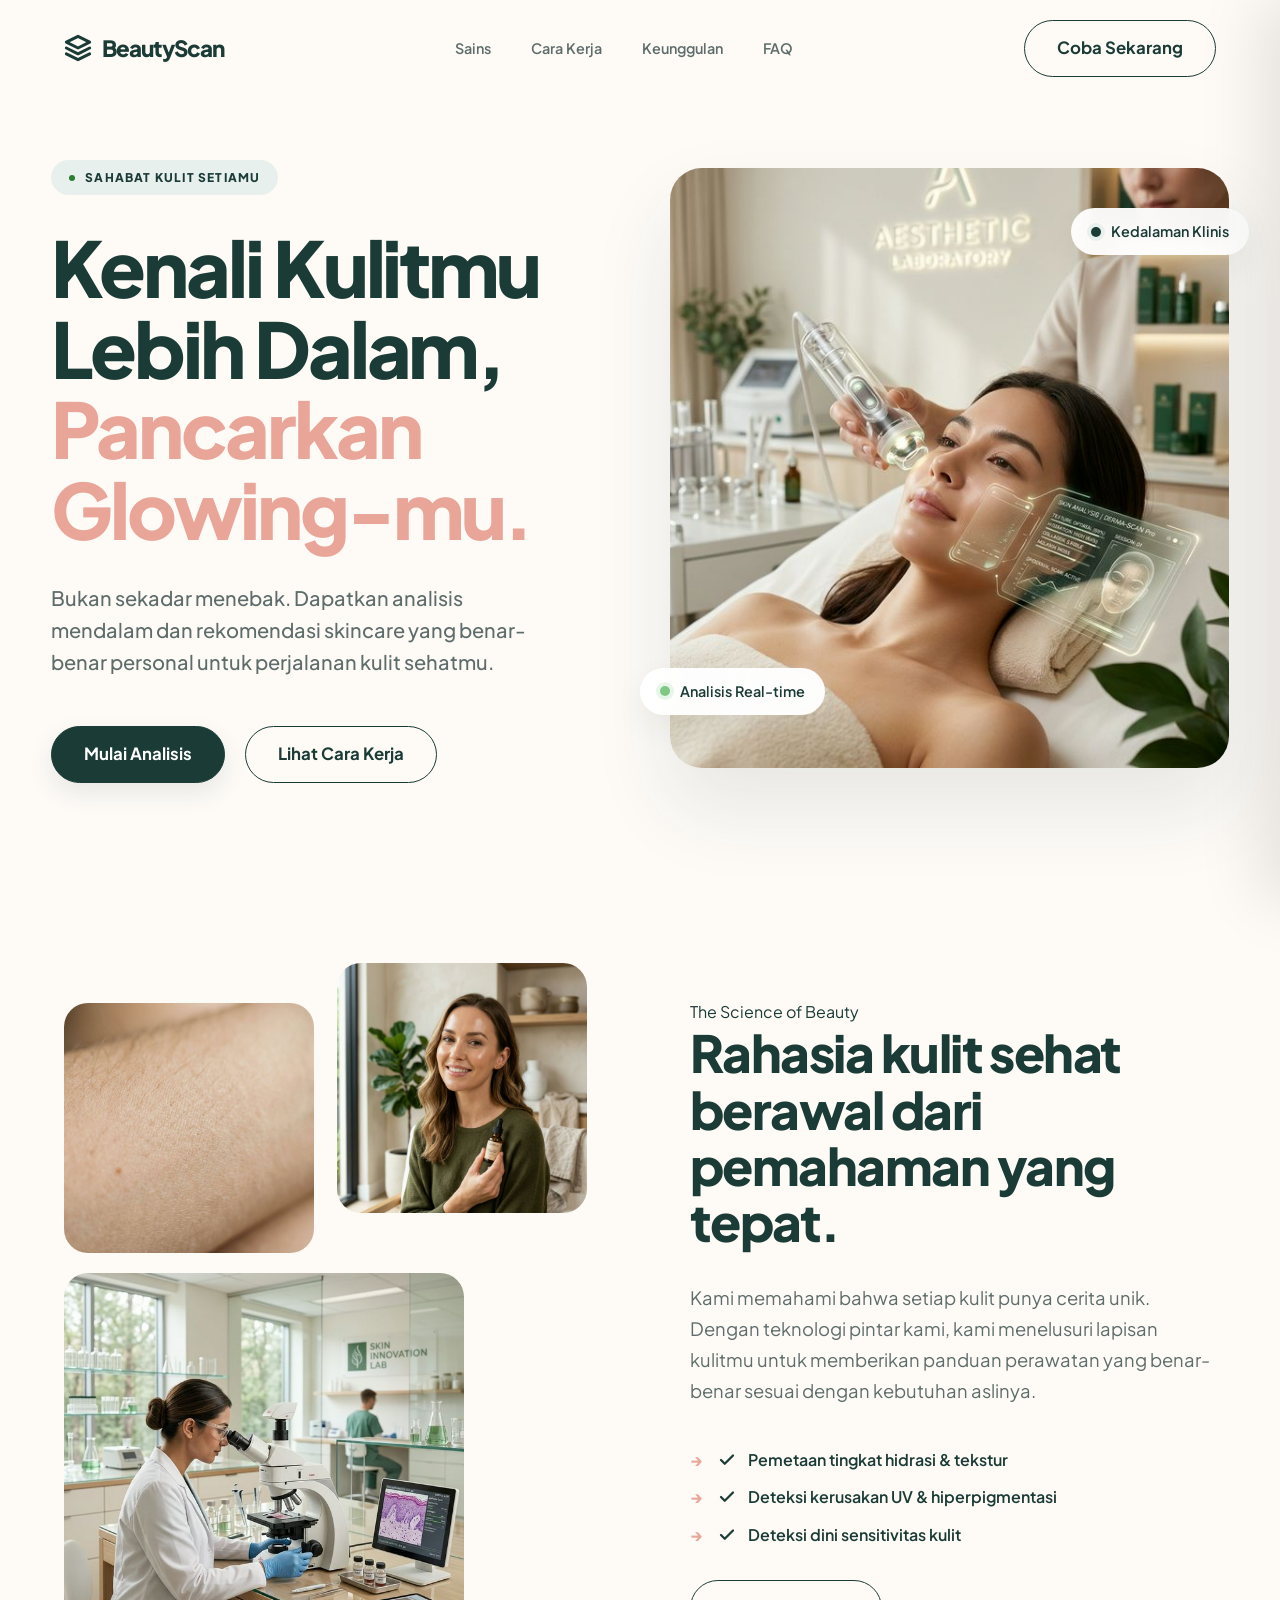
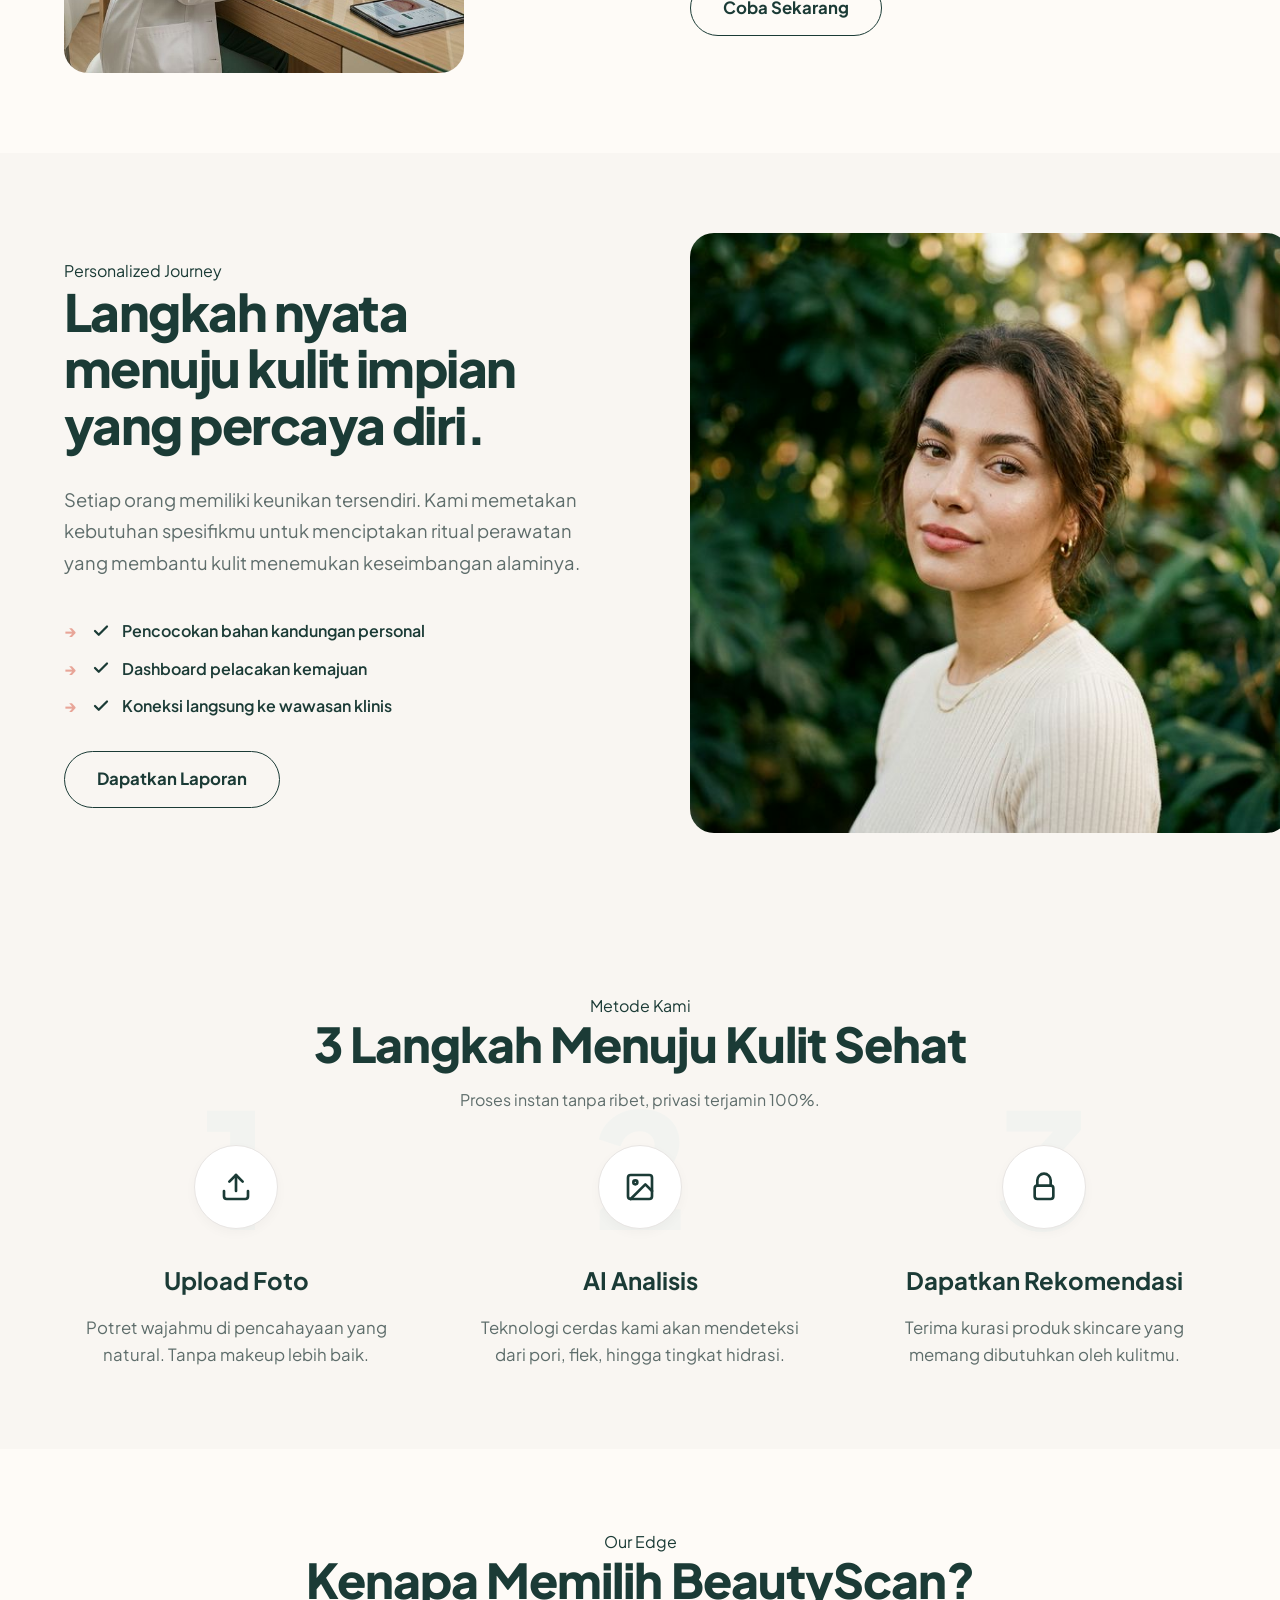
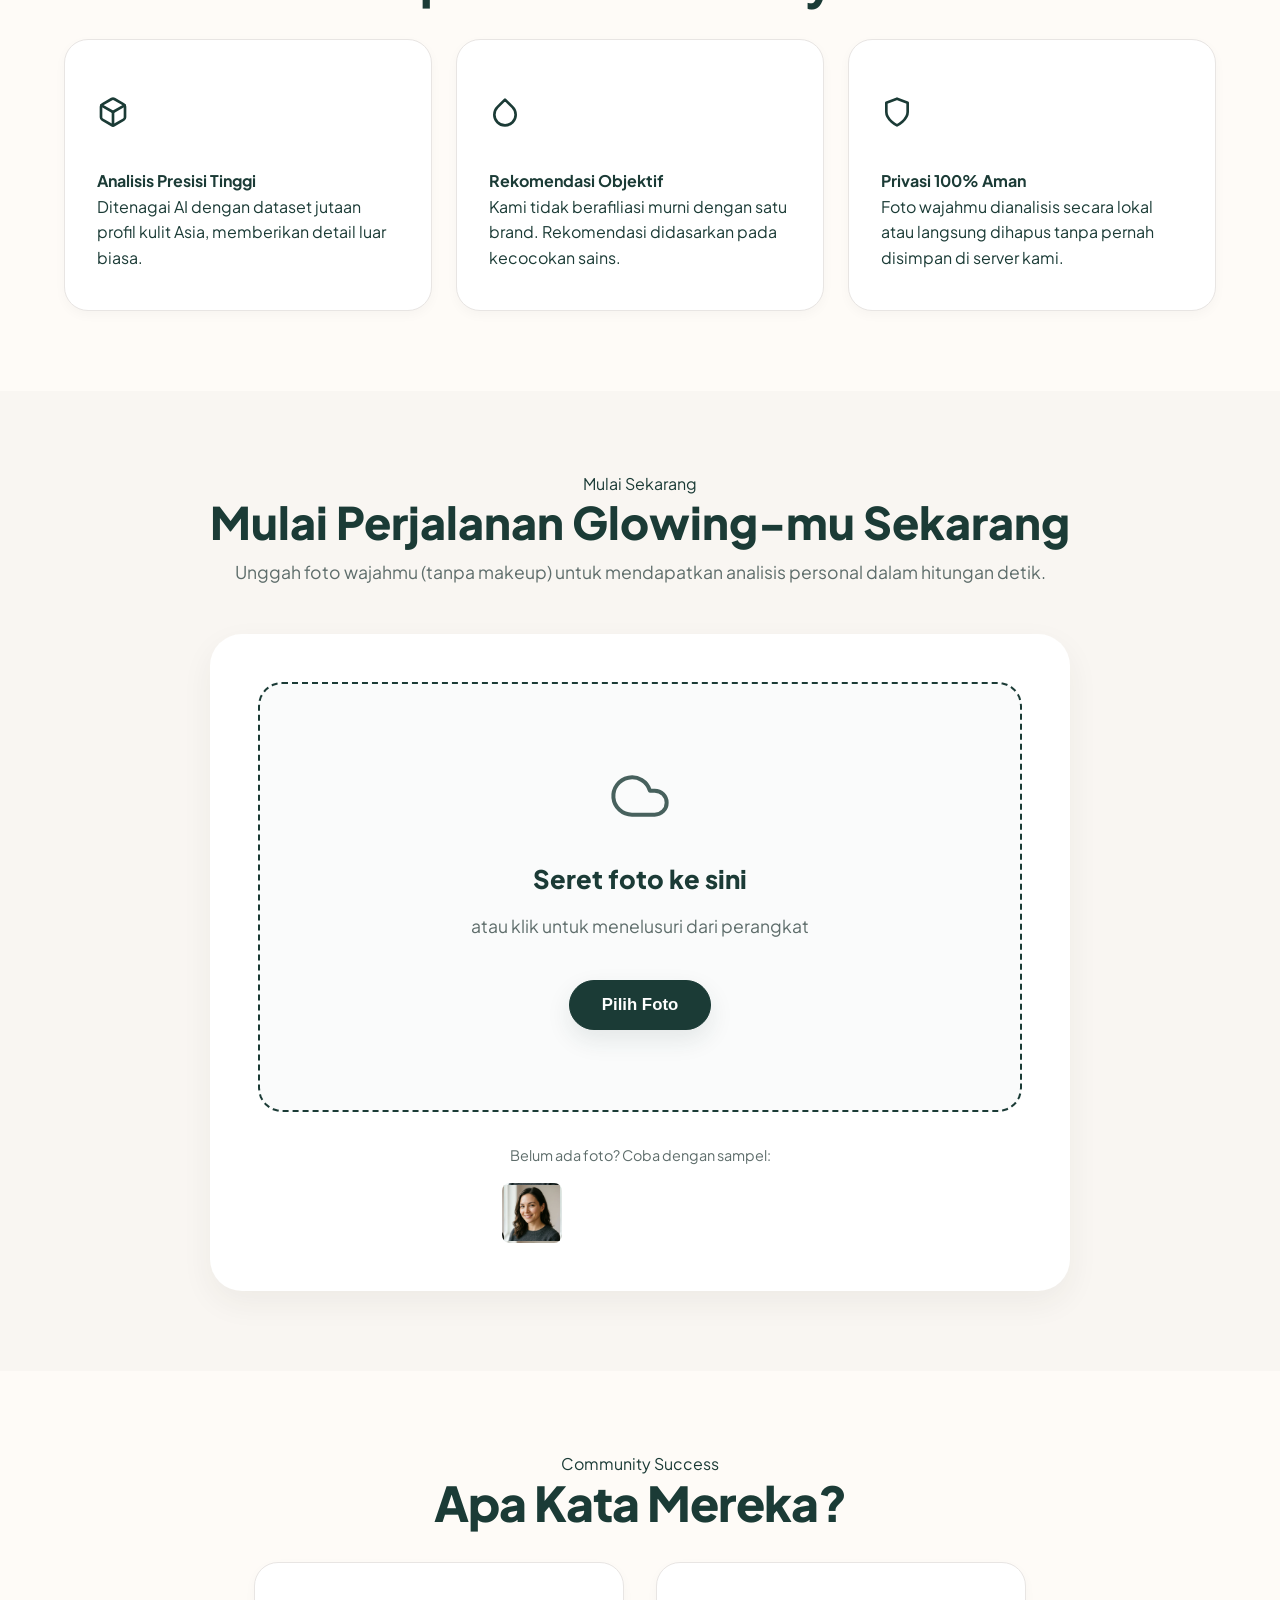
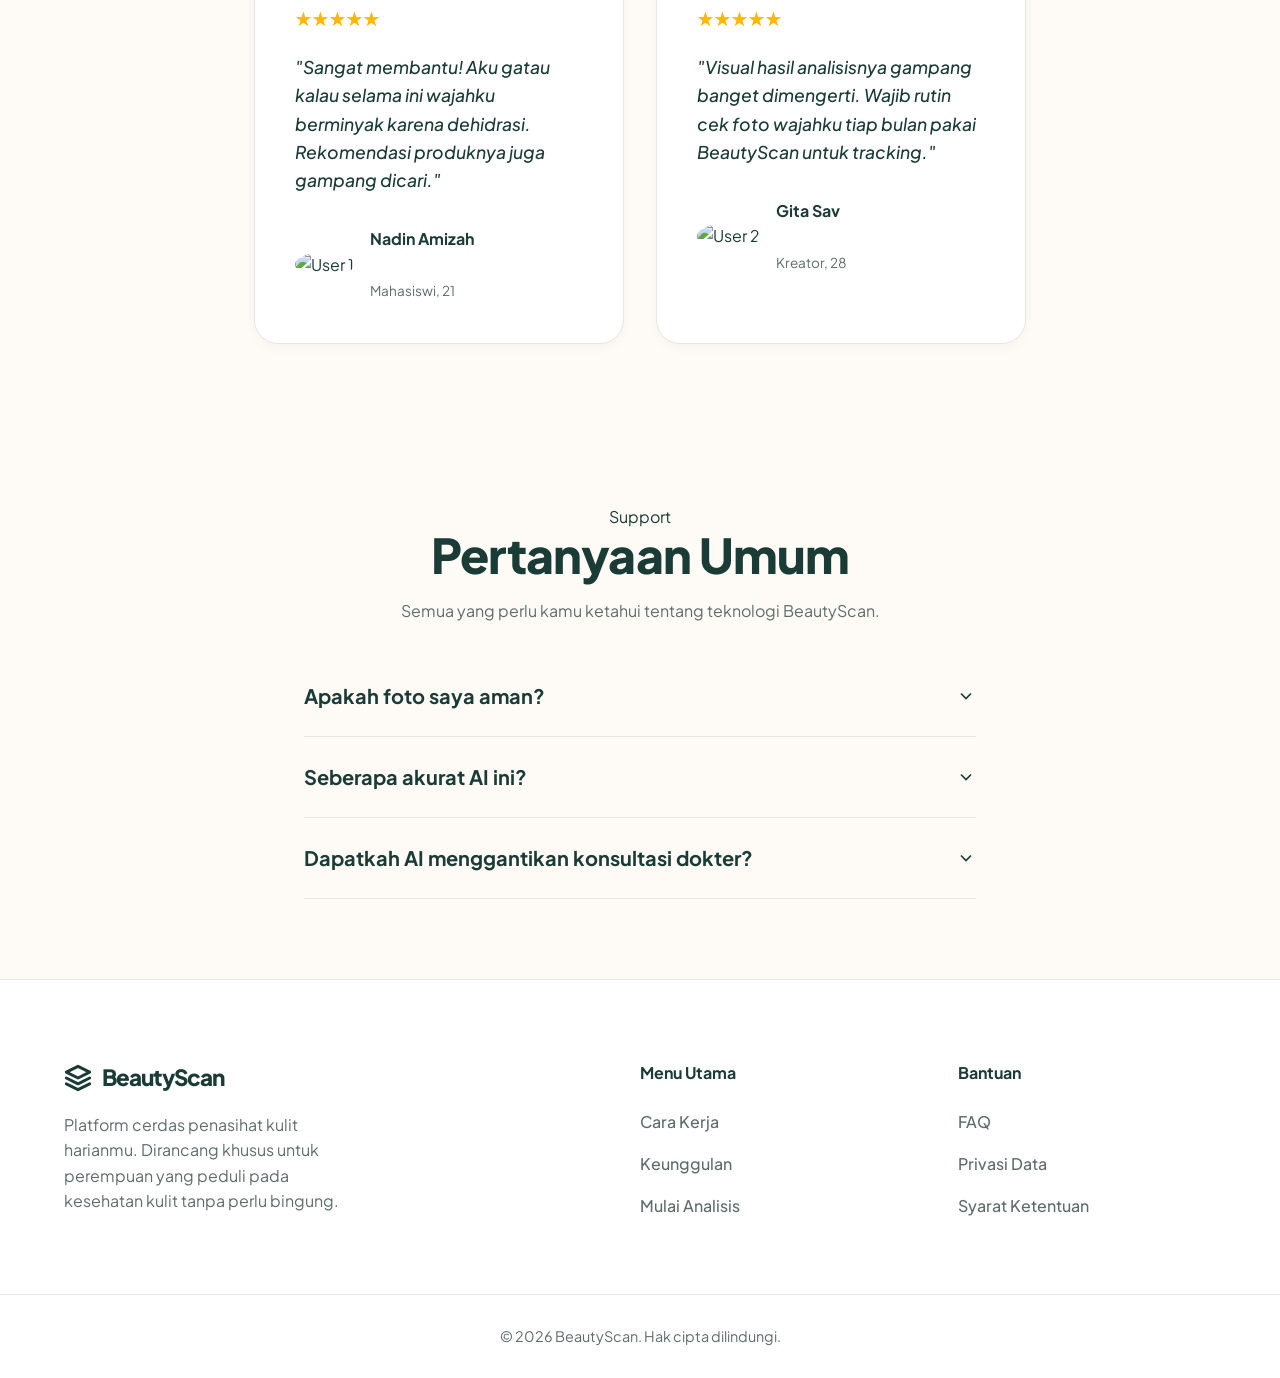
==== commit a8cf0e3b: "s" ====
--- a/index.html
+++ b/index.html
@@ -65,14 +65,14 @@
       <div class="hero-container">
         <div class="hero-content">
           <span class="hero-badge">
-            <svg width="14" height="14" viewBox="0 0 24 24" fill="none" stroke="currentColor" stroke-width="2.5" stroke-linecap="round" stroke-linejoin="round"><path d="m12 3-1.912 5.813a2 2 0 0 1-1.275 1.275L3 12l5.813 1.912a2 2 0 0 1 1.275 1.275L12 21l1.912-5.813a2 2 0 0 1 1.275-1.275L21 12l-5.813-1.912a2 2 0 0 1-1.275-1.275L12 3Z"/></svg>
-            Diagnosis Dermatologi Berbasis AI
+            <span class="badge-dot-live"></span>
+            Sahabat Kulit Setiamu
           </span>
-          <h1 class="hero-headline">Kesehatan Kulit, <br/>Didefinisikan Kembali untuk <span>Hidupmu</span>.</h1>
-          <p class="hero-subtitle">BeautyScan menggunakan AI klinis canggih untuk memetakan biologi unik kulitmu dan memberikan panduan personal menuju ketahanan kesehatan jangka panjang.</p>
-          <div class="hero-btns" style="display:flex; gap:16px;">
-            <a href="#upload-section" class="btn-primary-large">Mulai Analisis Gratis</a>
-            <a href="#science" class="btn-cta" style="background:transparent; color:var(--accent-main); border:1px solid var(--accent-main); box-shadow:none;">Pelajari Sains Kami</a>
+          <h1 class="hero-headline">Kenali Kulitmu Lebih Dalam, <span>Pancarkan Glowing-mu.</span></h1>
+          <p class="hero-subtitle">Bukan sekadar menebak. Dapatkan analisis mendalam dan rekomendasi skincare yang benar-benar personal untuk perjalanan kulit sehatmu.</p>
+          <div class="hero-btns">
+            <a href="#upload-section" class="btn-primary-large">Mulai Analisis</a>
+            <a href="#science" class="btn-cta">Lihat Cara Kerja</a>
           </div>
         </div>
         <div class="hero-visual">
@@ -97,10 +97,10 @@
           <img src="client.png" alt="Woman smiling" class="img-sub">
           <img src="lab.png" alt="Skincare laboratory" class="img-main">
         </div>
-        <div class="content-block">
-          <span class="small-badge">Pendekatan Multi-Modern</span>
-          <h2>Cara lebih cerdas untuk mengelola biologi kulitmu.</h2>
-          <p>Kami menggabungkan dataset dermatologi dengan jaringan saraf tiruan untuk memberikan pandangan holistik tentang kesehatan kulitmu, jauh melampaui pengamatan permukaan saja.</p>
+        <div class="grid-text-content">
+          <span class="small-badge">The Science of Beauty</span>
+          <h2>Rahasia kulit sehat berawal dari pemahaman yang tepat.</h2>
+          <p>Kami memahami bahwa setiap kulit punya cerita unik. Dengan teknologi pintar kami, kami menelusuri lapisan kulitmu untuk memberikan panduan perawatan yang benar-benar sesuai dengan kebutuhan aslinya.</p>
           <ul class="checklist">
             <li><svg width="18" height="18" viewBox="0 0 24 24" fill="none" stroke="currentColor" stroke-width="3" stroke-linecap="round" stroke-linejoin="round"><polyline points="20 6 9 17 4 12"/></svg> Pemetaan tingkat hidrasi & tekstur</li>
             <li><svg width="18" height="18" viewBox="0 0 24 24" fill="none" stroke="currentColor" stroke-width="3" stroke-linecap="round" stroke-linejoin="round"><polyline points="20 6 9 17 4 12"/></svg> Deteksi kerusakan UV & hiperpigmentasi</li>
@@ -117,10 +117,10 @@
         <div class="grid-visual-composite" style="grid-template-columns: 1fr;">
           <img src="portrait.png" alt="Resilience portrait" class="img-main" style="height: 600px;">
         </div>
-        <div class="content-block">
-          <span class="small-badge">Temukan Ketahananmu</span>
-          <h2>Jalur personal menuju kulit yang percaya diri.</h2>
-          <p>Setiap orang memiliki susunan biologi yang unik. BeautyScan memetakan penanda spesifikmu untuk menciptakan panduan yang membantu kulit menemukan keseimbangan alaminya.</p>
+        <div class="grid-text-content">
+          <span class="small-badge">Personalized Journey</span>
+          <h2>Langkah nyata menuju kulit impian yang percaya diri.</h2>
+          <p>Setiap orang memiliki keunikan tersendiri. Kami memetakan kebutuhan spesifikmu untuk menciptakan ritual perawatan yang membantu kulit menemukan keseimbangan alaminya.</p>
           <ul class="checklist">
             <li><svg width="18" height="18" viewBox="0 0 24 24" fill="none" stroke="currentColor" stroke-width="3" stroke-linecap="round" stroke-linejoin="round"><polyline points="20 6 9 17 4 12"/></svg> Pencocokan bahan kandungan personal</li>
             <li><svg width="18" height="18" viewBox="0 0 24 24" fill="none" stroke="currentColor" stroke-width="3" stroke-linecap="round" stroke-linejoin="round"><polyline points="20 6 9 17 4 12"/></svg> Dashboard pelacakan kemajuan</li>
@@ -201,9 +201,9 @@
     <section id="upload-section" class="upload-section alt-bg section-spacer reveal">
       <div class="container upload-wrapper">
         <div class="upload-header">
-          <span class="small-badge">Instant Diagnostic</span>
-          <h2>Siap Mengetahui Rahasia Kulitmu?</h2>
-          <p>Mulai unggah selfie terbaikmu. Pastikan pencahayaan cukup dan wajah terlihat jelas.</p>
+          <span class="small-badge">Mulai Sekarang</span>
+          <h2>Mulai Perjalanan Glowing-mu Sekarang</h2>
+          <p>Unggah foto wajahmu (tanpa makeup) untuk mendapatkan analisis personal dalam hitungan detik.</p>
         </div>
         
         <!-- Area utama dengan komponen drag-and-drop -->
--- a/style.css
+++ b/style.css
@@ -109,33 +109,48 @@
   display: inline-flex;
   align-items: center;
   justify-content: center;
+  border-radius: var(--radius-pill);
+  font-weight: 700;
+  transition: all 0.3s cubic-bezier(0.19, 1, 0.22, 1);
+  cursor: pointer;
+  text-align: center;
+}
+
+.btn-primary-large {
   background: var(--accent-main);
-  color: #FFFFFF;
-  border-radius: var(--radius-pill);
-  font-weight: 600;
-  transition: var(--transition);
-  box-shadow: 0 4px 14px rgba(27, 59, 54, 0.2);
+  color: white !important;
+  padding: 14px 32px;
+  font-size: 1.05rem;
+  border: 1px solid var(--accent-main);
+  box-shadow: 0 10px 25px rgba(27, 59, 54, 0.1);
 }
 
 .btn-cta {
-  padding: 10px 24px;
-  font-size: 0.95rem;
-}
-
-.btn-primary-large {
-  padding: 16px 36px;
-  font-size: 1.1rem;
-}
-
-.btn-cta:hover, .btn-primary-large:hover {
+  background: transparent;
+  color: var(--accent-main) !important;
+  padding: 14px 32px;
+  font-size: 1.05rem;
+  border: 1.5px solid var(--accent-main);
+}
+
+
+
+
+.btn-primary-large:hover {
   background: var(--accent-dark);
-  transform: translateY(-3px) scale(1.02);
-  box-shadow: 0 12px 28px rgba(27, 59, 54, 0.3);
-}
-
-.btn-cta:active, .btn-primary-large:active {
+  transform: translateY(-3px);
+  box-shadow: 0 15px 35px rgba(27, 59, 54, 0.2);
+}
+
+.btn-cta:hover {
+  background: var(--accent-light);
+  transform: translateY(-3px);
+}
+
+.btn-primary-large:active, .btn-cta:active {
   transform: translateY(-1px) scale(0.98);
 }
+
 
 /* ── HEADER ── */
 .app-header {
@@ -157,6 +172,13 @@
 
 .nav-container { display: flex; justify-content: space-between; align-items: center; max-width: 1400px; margin: 0 auto; padding: 0 5%;}
 .logo { display:flex; align-items:center; gap:10px; font-weight:800; font-size:1.4rem; color:var(--text-main); letter-spacing: -0.04em;}
+.hero-btns {
+  display: flex;
+  gap: 20px;
+  align-items: center;
+  flex-wrap: wrap;
+}
+
 .nav-links { display: flex; gap: 40px; font-weight: 600; font-size: 0.9rem; color: var(--text-muted); }
 .nav-links a { transition: all 0.3s ease; }
 .nav-links a:hover { color: var(--accent-main); }
@@ -366,15 +388,16 @@
 .img-main { grid-column: span 2; border-radius: var(--radius-lg); height: 400px; object-fit: cover; }
 .img-sub { border-radius: var(--radius-lg); height: 250px; object-fit: cover; }
 
-.content-block h2 {
+.content-block h2, .grid-text-content h2 {
   font-size: clamp(2.2rem, 4vw, 3.4rem);
   font-weight: 800;
   line-height: 1.1;
   margin-bottom: 32px;
   letter-spacing: -0.03em;
-}
-
-.content-block p {
+  color: var(--text-main);
+}
+
+.content-block p, .grid-text-content p {
   font-size: 1.15rem;
   color: var(--text-muted);
   margin-bottom: 40px;
@@ -1006,7 +1029,14 @@
   .hero-container { grid-template-columns: 1fr; text-align: center; gap: 40px; padding-top: 20px; padding-bottom: 60px; }
   .hero-subtitle { margin: 0 auto 32px; width: 100%; max-width: 100%; font-size: 1.15rem; }
   .hero-btns { flex-direction: column; width: 100%; gap: 12px; }
-  .hero-btns a { width: 100%; text-align: center; padding: 18px !important; font-size: 1rem !important; }
+  .hero-btns a { 
+    width: 100%; 
+    text-align: center; 
+    padding: 18px !important; 
+    font-size: 1rem !important;
+    display: flex !important;
+    justify-content: center;
+  }
   .hero-img { height: 350px; } 
 
   .badge-1 { right: 10px; top: 20px; font-size: 0.8rem; }
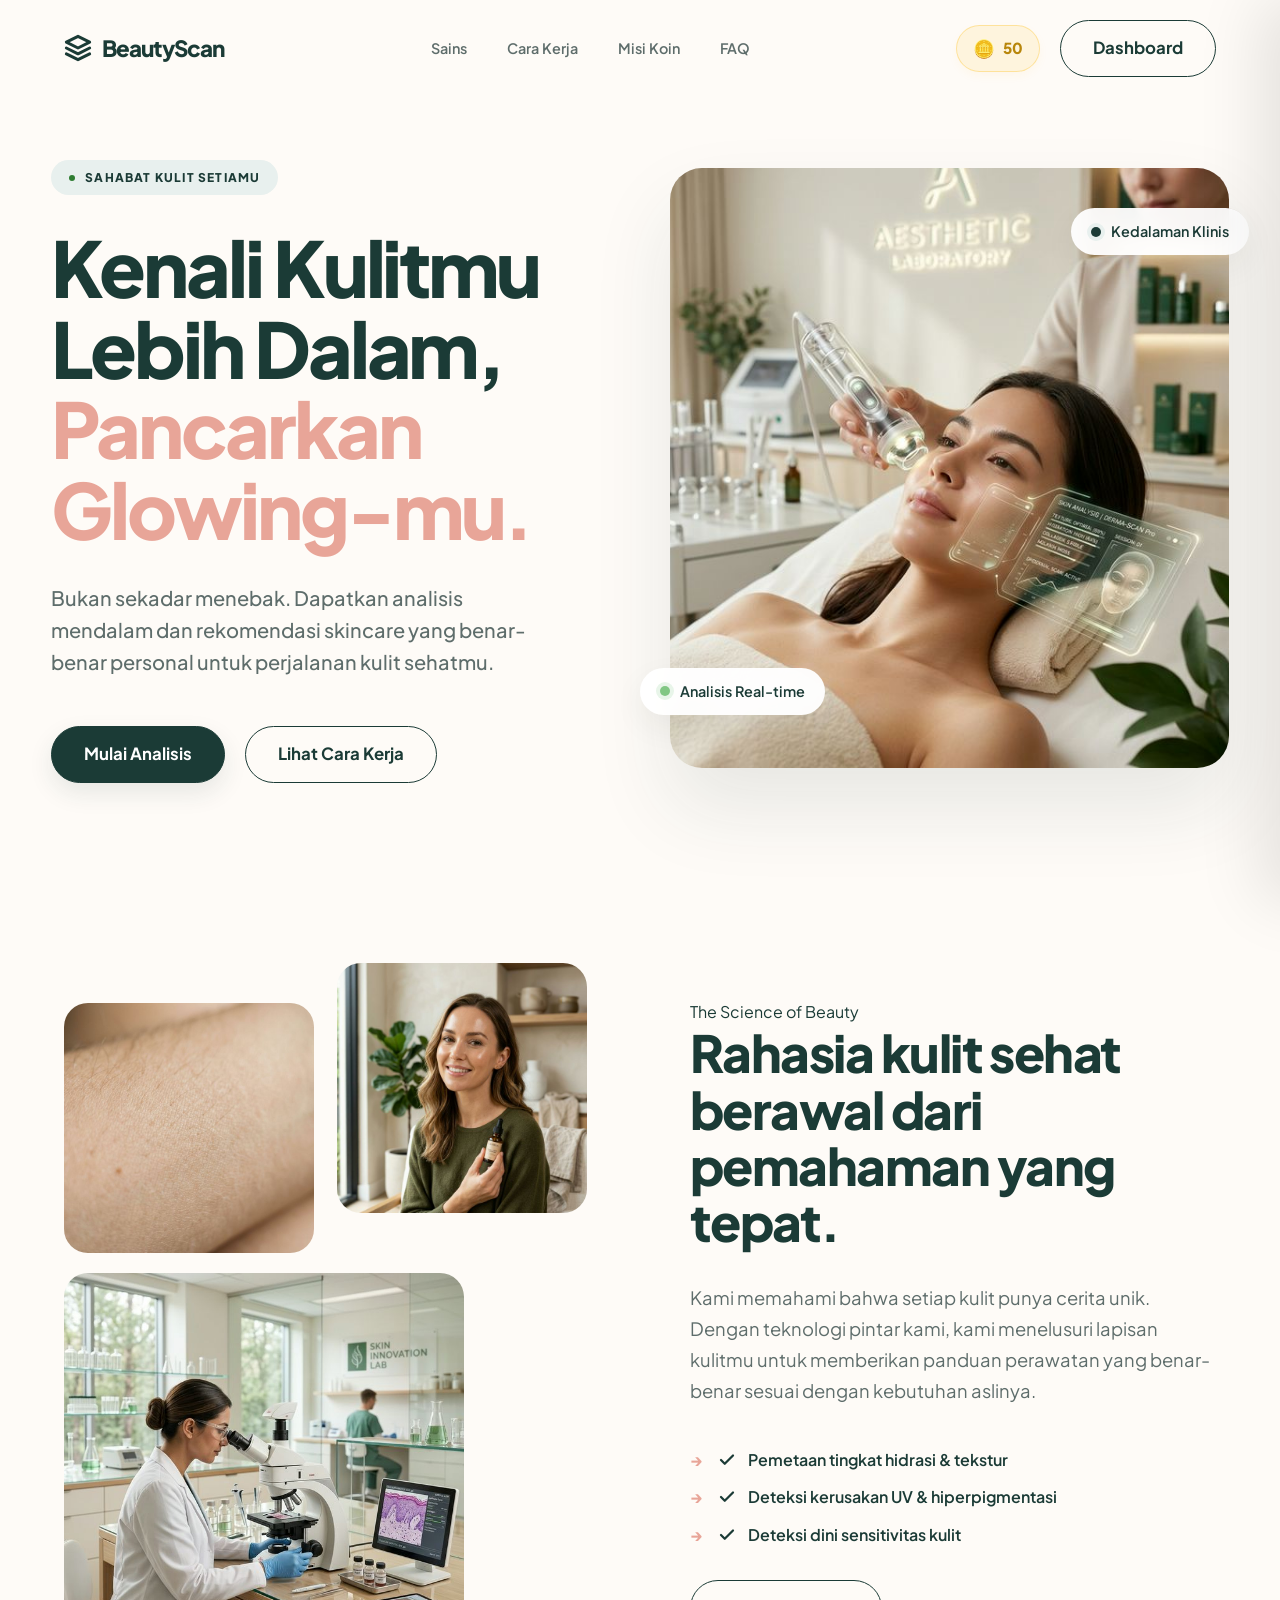
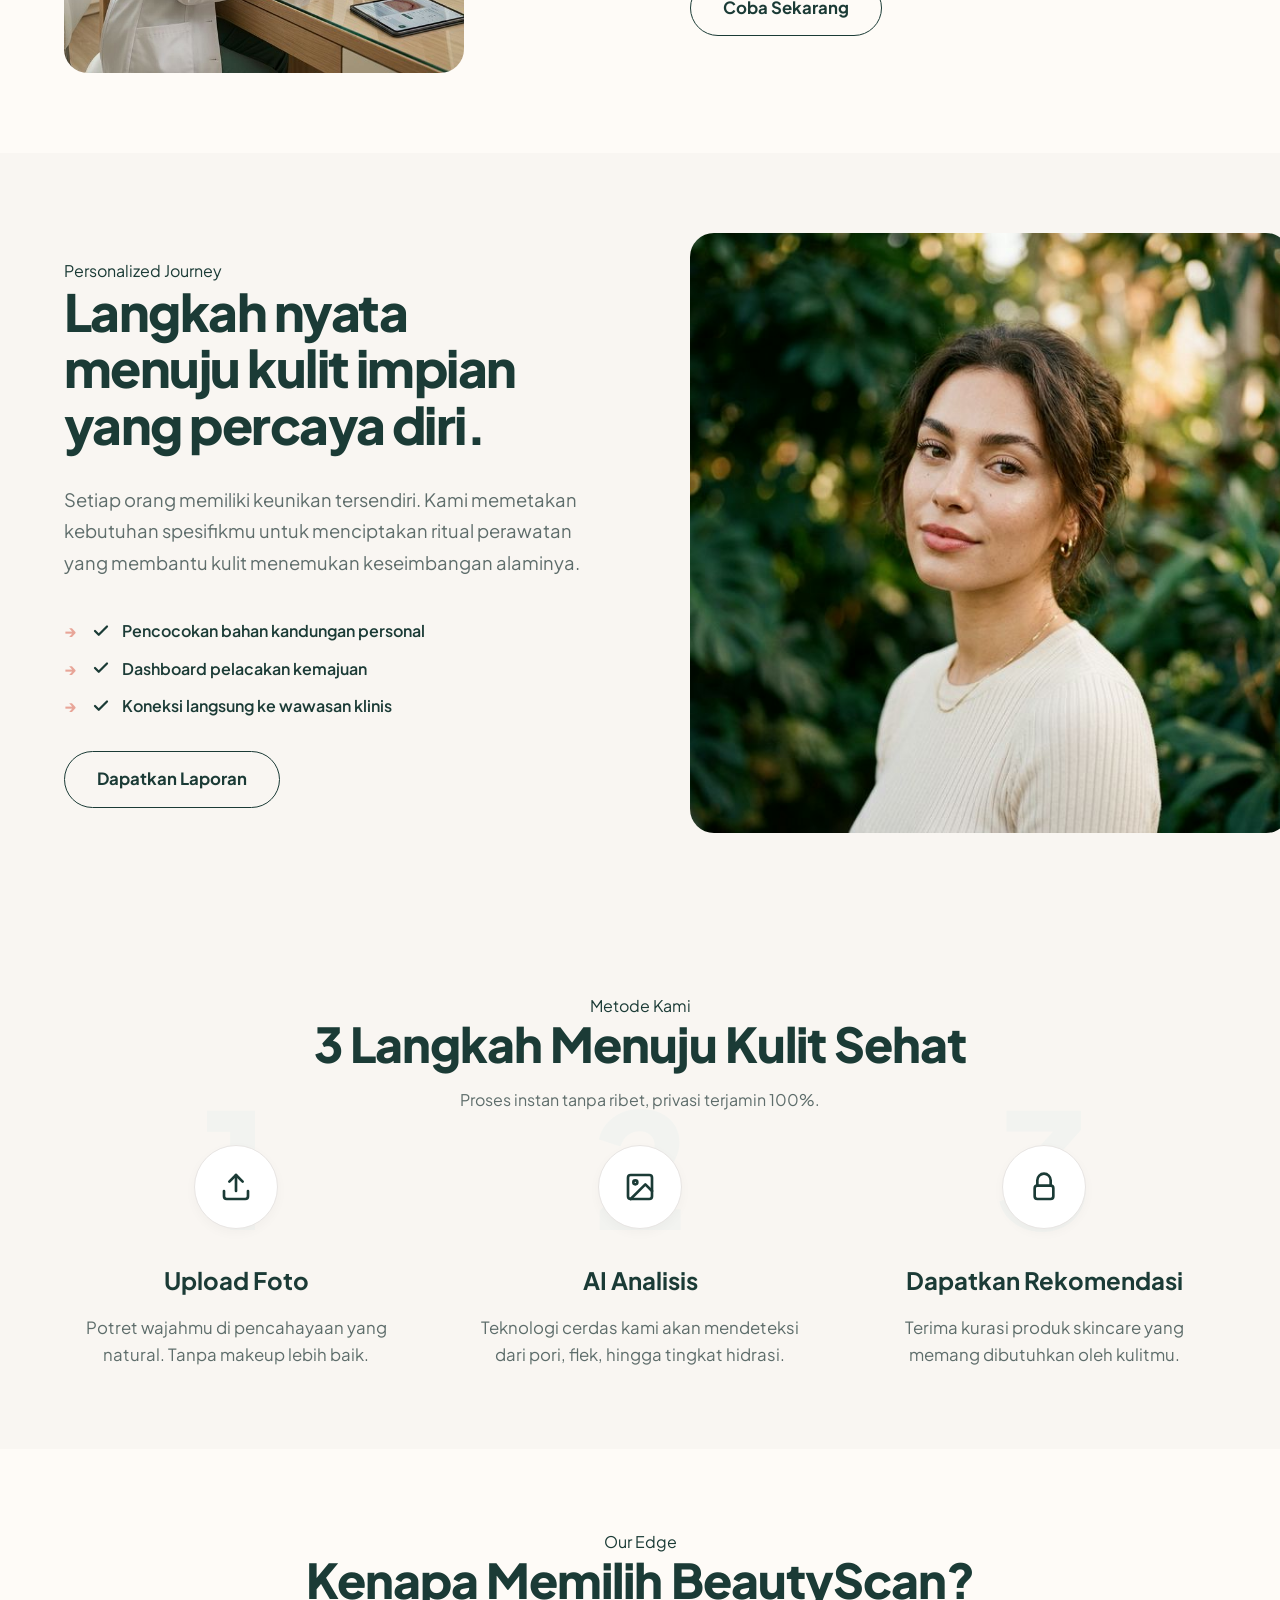
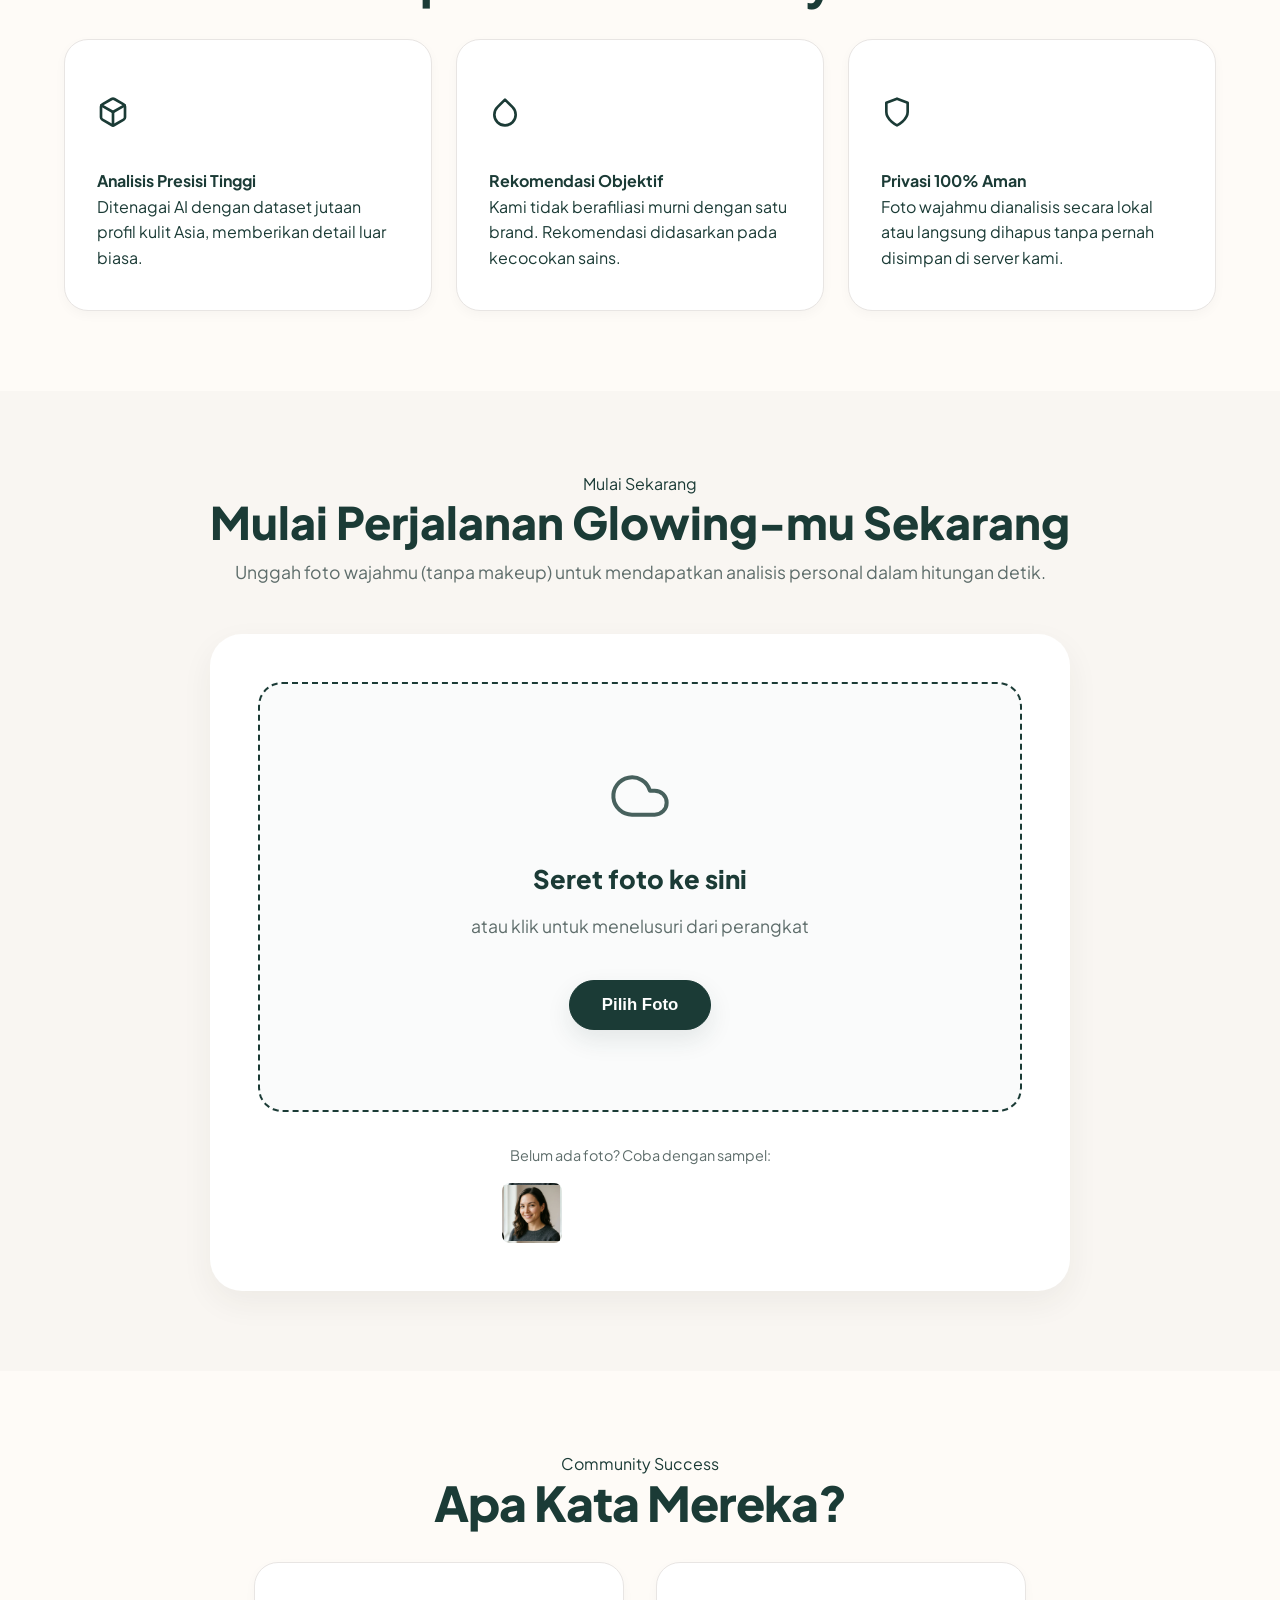
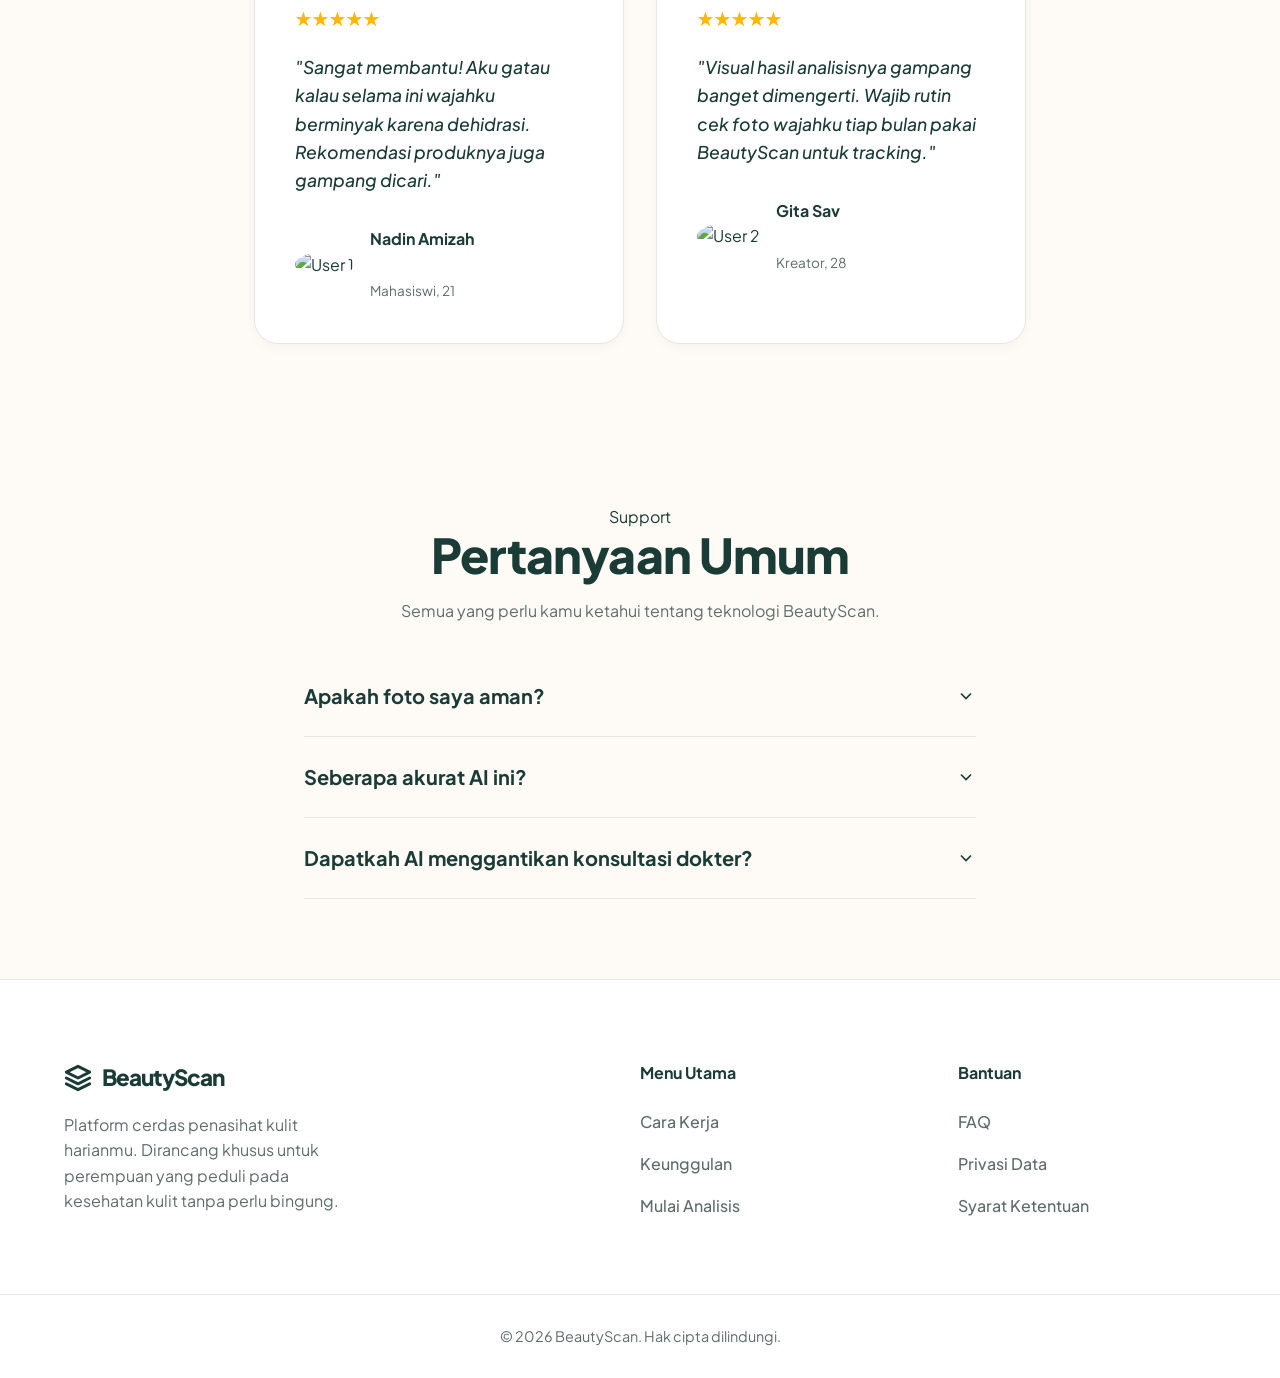
==== commit 0980d57d: "s" ====
--- a/index.html
+++ b/index.html
@@ -33,12 +33,16 @@
         <nav class="nav-links">
           <a href="#science">Sains</a>
           <a href="#how-it-works">Cara Kerja</a>
-          <a href="#advantages">Keunggulan</a>
+          <a href="dashboard.html">Misi Koin</a>
           <a href="#faq">FAQ</a>
         </nav>
 
         <div class="nav-actions">
-          <a href="#upload-section" class="btn-cta">Coba Sekarang</a>
+          <div class="coin-badge" title="Saldo Koin Anda">
+            <span class="coin-icon">🪙</span>
+            <span class="userCoins">50</span>
+          </div>
+          <a href="dashboard.html" class="btn-cta">Dashboard</a>
           <button class="mobile-toggle" id="menuToggle">
             <span></span>
             <span></span>
@@ -54,7 +58,7 @@
       <a href="#how-it-works" class="menu-link">Cara Kerja</a>
       <a href="#advantages" class="menu-link">Keunggulan</a>
       <a href="#faq" class="menu-link">FAQ</a>
-      <a href="#upload-section" class="btn-primary-large menu-link" style="text-align:center;">Mulai Analisis</a>
+      <a href="dashboard.html" class="btn-primary-large menu-link" style="text-align:center;">Mulai Analisis</a>
     </div>
 
   <!-- Bagian Marketing (Sembunyi saat hasil dirender) -->
@@ -366,6 +370,19 @@
     </div> <!-- End of marketingPages -->
   </div> <!-- End of homeView -->
 
+  <!-- Modal Component -->
+  <div class="modal-overlay" id="coinModal">
+    <div class="modal-card">
+      <span class="modal-icon">🪙</span>
+      <h3 id="modalTitle">Konfirmasi Koin</h3>
+      <p id="modalDesc">Analisis ini membutuhkan 10 Koin untuk diproses secara mendalam oleh sistem kami.</p>
+      <div class="modal-actions">
+        <button class="modal-btn-primary" id="modalConfirm">Lanjutkan Scan</button>
+        <button class="modal-btn-secondary" id="modalCancel">Nanti Dulu</button>
+      </div>
+    </div>
+  </div>
+
     <script>
       // Mobile Menu Logic
       const menuToggle = document.getElementById('menuToggle');
--- a/style.css
+++ b/style.css
@@ -182,9 +182,26 @@
 .nav-links { display: flex; gap: 40px; font-weight: 600; font-size: 0.9rem; color: var(--text-muted); }
 .nav-links a { transition: all 0.3s ease; }
 .nav-links a:hover { color: var(--accent-main); }
-.nav-actions { display: flex; align-items: center; gap: 15px; }
-
-/* Hamburger Menu Toggle */
+.nav-actions { display: flex; align-items: center; gap: 20px; }
+
+/* Coin Badge */
+.coin-badge {
+  display: flex;
+  align-items: center;
+  gap: 8px;
+  background: rgba(255, 184, 0, 0.1);
+  padding: 8px 16px;
+  border-radius: var(--radius-pill);
+  border: 1px solid rgba(255, 184, 0, 0.3);
+  font-weight: 800;
+  color: #B8860B; /* Golden brown */
+  font-size: 0.95rem;
+  box-shadow: 0 4px 10px rgba(255, 184, 0, 0.05);
+  transition: all 0.3s ease;
+}
+.coin-badge:hover { transform: scale(1.05); background: rgba(255, 184, 0, 0.15); }
+.coin-icon { font-size: 1.1rem; }
+
 .mobile-toggle { 
   display: none; 
   background: transparent; 
@@ -1127,3 +1144,36 @@
 .detail-row { font-size: 0.9rem; color: var(--text-muted); line-height: 1.6; margin-bottom: 16px; }
 .detail-row strong { display: block; color: var(--text-main); font-weight: 800; font-size: 0.7rem; text-transform: uppercase; letter-spacing: 0.1em; margin-bottom: 4px; }
 
+
+/* ── MODAL POPUP ── */
+.modal-overlay {
+  position: fixed; top: 0; left: 0; width: 100%; height: 100%;
+  background: rgba(27, 59, 54, 0.4); backdrop-filter: blur(8px);
+  display: none; align-items: center; justify-content: center;
+  z-index: 5000; opacity: 0; transition: opacity 0.3s ease;
+}
+.modal-overlay.active { display: flex; opacity: 1; }
+
+.modal-card {
+  background: white; width: 100%; max-width: 420px;
+  padding: 40px; border-radius: 32px; text-align: center;
+  transform: translateY(20px); transition: transform 0.4s cubic-bezier(0.175, 0.885, 0.32, 1.275);
+  box-shadow: 0 30px 60px rgba(0,0,0,0.15);
+}
+.modal-overlay.active .modal-card { transform: translateY(0); }
+
+.modal-icon { font-size: 3rem; margin-bottom: 24px; display: block; }
+.modal-card h3 { font-size: 1.5rem; font-weight: 800; margin-bottom: 12px; color: var(--text-main); }
+.modal-card p { color: var(--text-muted); line-height: 1.6; margin-bottom: 32px; }
+
+.modal-actions { display: flex; flex-direction: column; gap: 12px; }
+.modal-btn-primary { 
+  background: var(--accent-main); color: white; border: none; 
+  padding: 16px; border-radius: 100px; font-weight: 800; cursor: pointer;
+  transition: 0.3s;
+}
+.modal-btn-primary:hover { background: var(--accent-dark); transform: scale(1.02); }
+.modal-btn-secondary { 
+  background: transparent; color: var(--text-muted); border: none; 
+  padding: 10px; font-weight: 700; cursor: pointer;
+}
